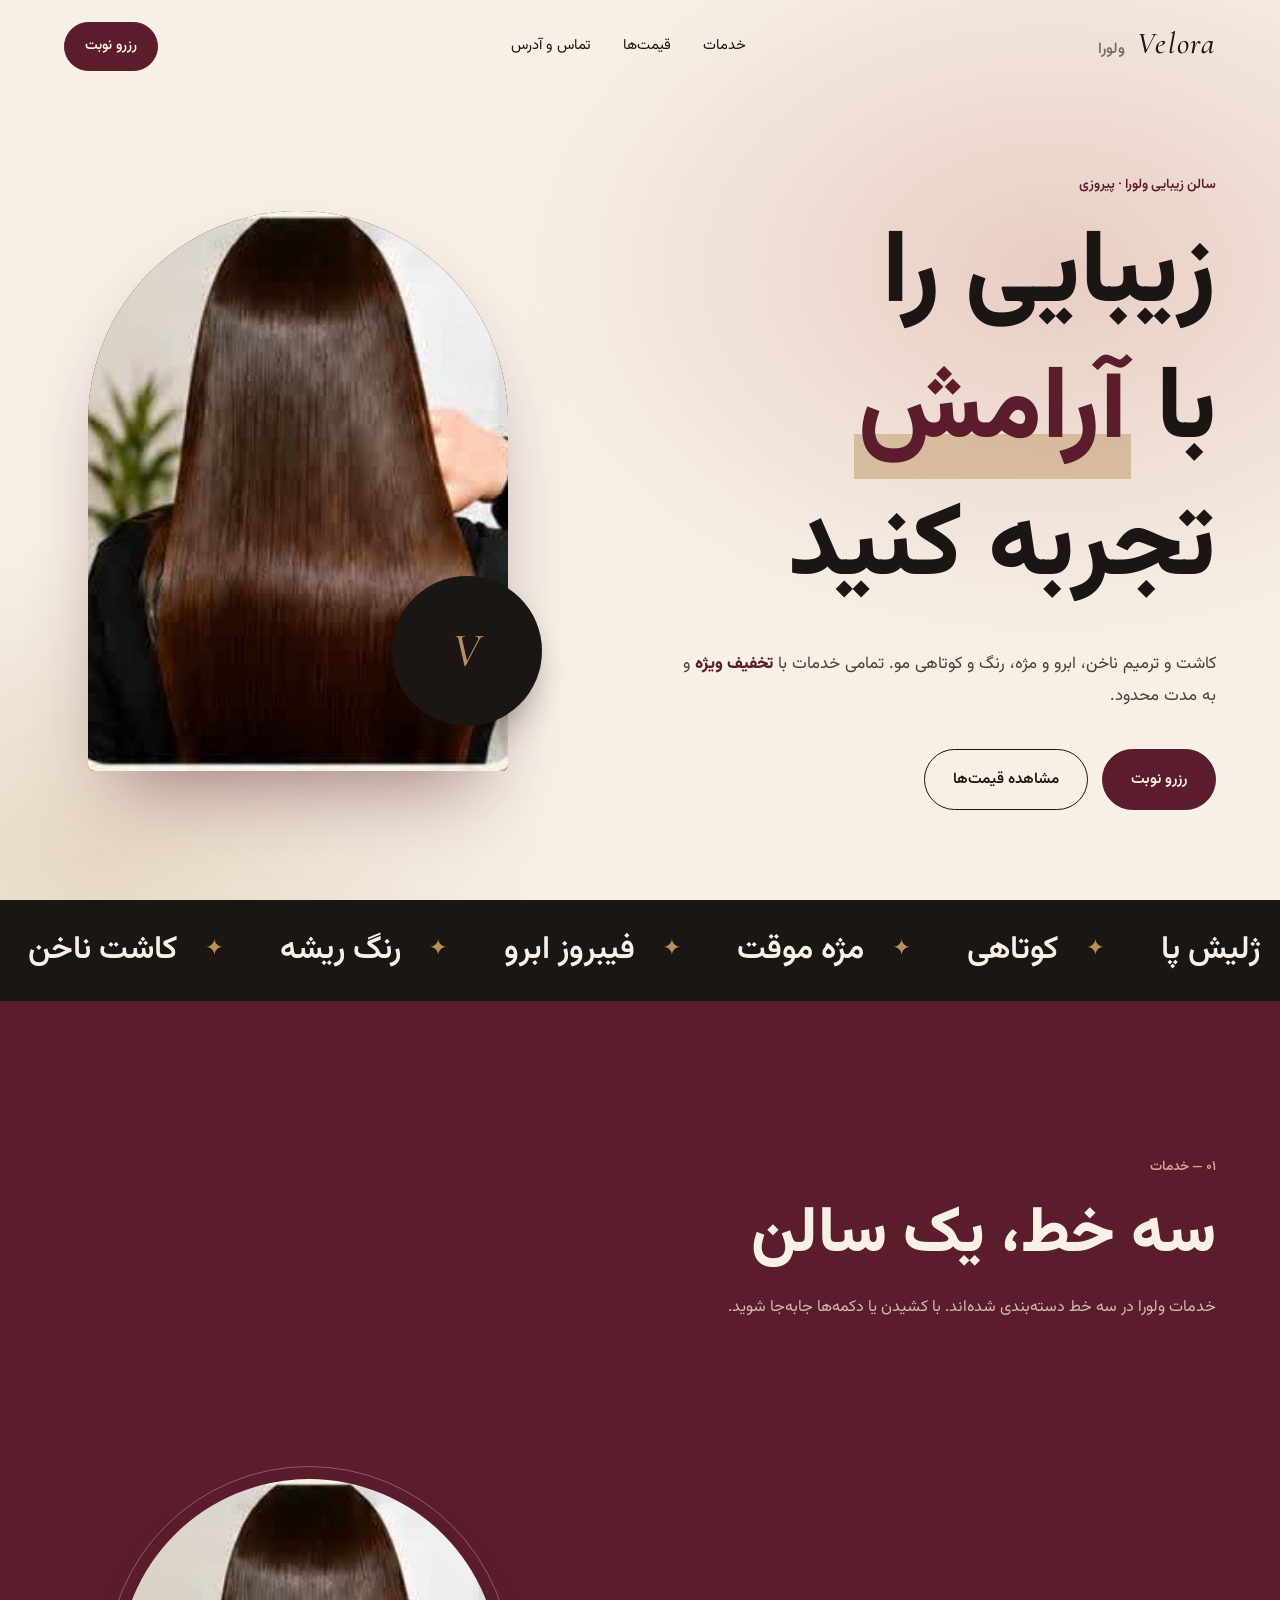
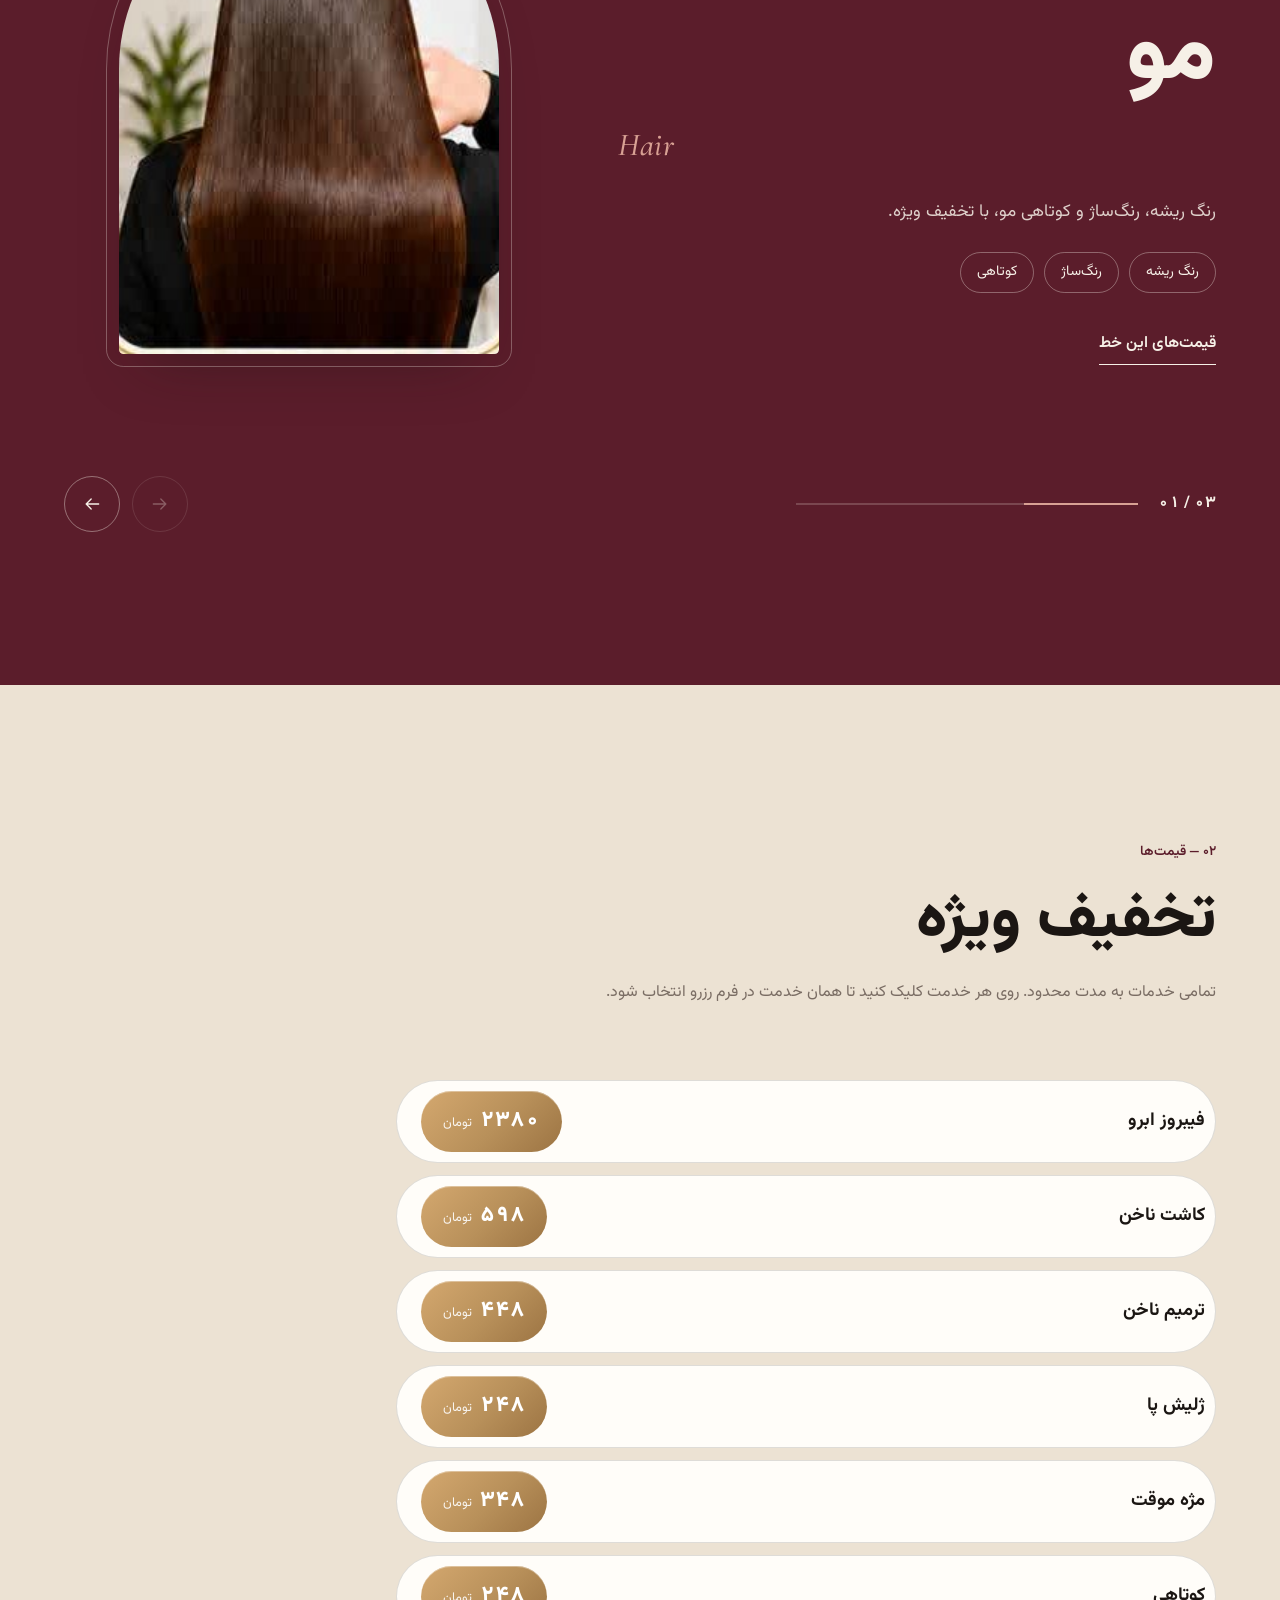
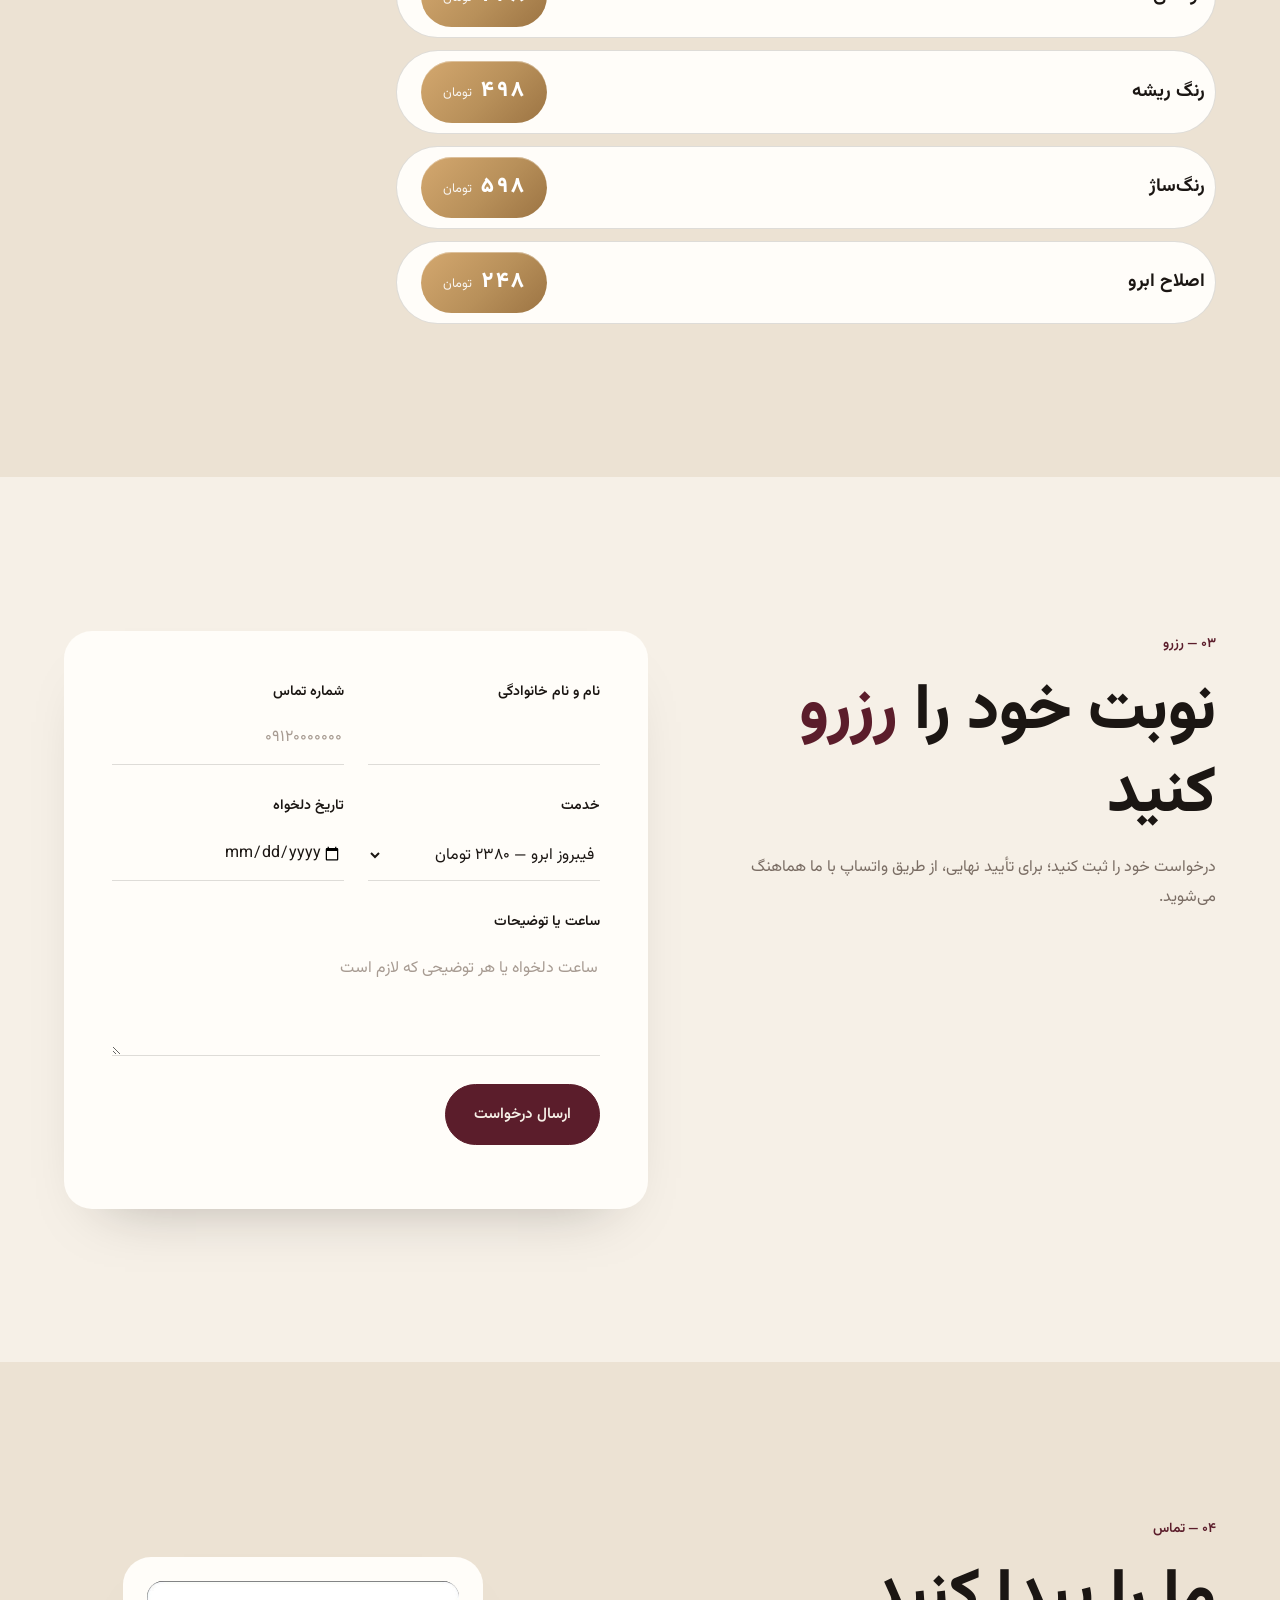
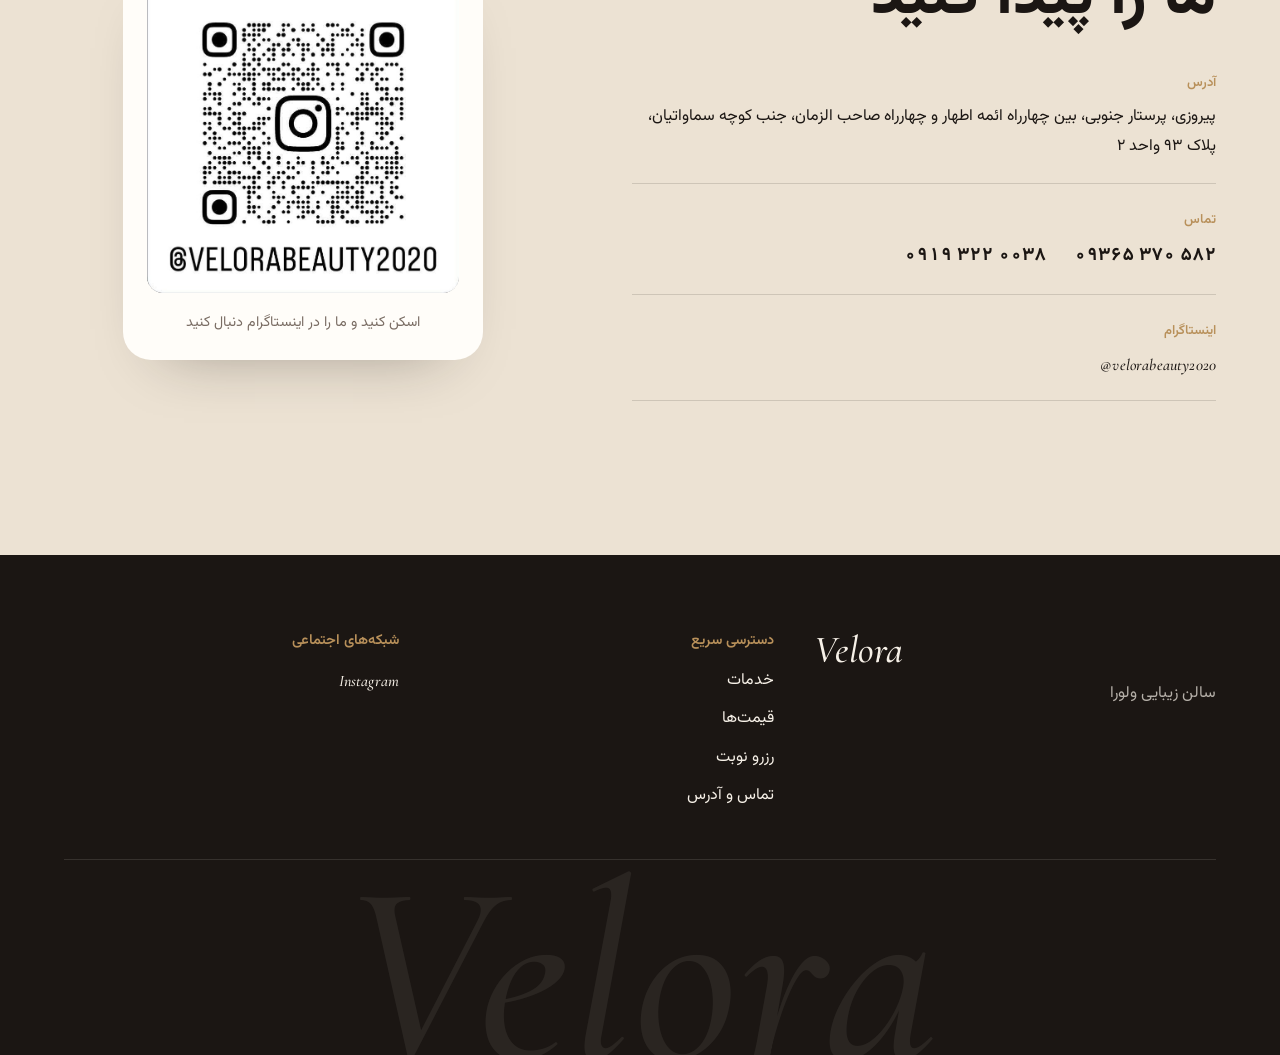
==== velora-salon/index.html @ da873437 "Replace placeholder content with Velora's real salon data - Services and prices taken from the salon" ====
<!doctype html>
<html lang="fa" dir="rtl">
<head>
  <meta charset="utf-8">
  <meta name="viewport" content="width=device-width, initial-scale=1">
  <title>ولورا | سالن زیبایی</title>
  <meta name="description" content="سالن زیبایی ولورا؛ کاشت و ترمیم ناخن، ابرو و مژه، رنگ و کوتاهی مو. تخفیف ویژه و به مدت محدود.">
  <meta name="theme-color" content="#f6f0e7">

  <link rel="preconnect" href="https://fonts.googleapis.com">
  <link rel="preconnect" href="https://fonts.gstatic.com" crossorigin>
  <link href="https://fonts.googleapis.com/css2?family=Cormorant+Garamond:ital,wght@0,400;0,500;1,400;1,500&display=swap" rel="stylesheet">
  <link href="https://fonts.googleapis.com/css2?family=Vazirmatn:wght@300;400;600;800&display=swap" rel="stylesheet">
  <link rel="stylesheet" href="styles.css">
</head>
<body>

  <div class="cursor" aria-hidden="true"></div>

  <header class="site-header">
    <a href="#top" class="logo" aria-label="ولورا - صفحه اصلی">
      <span class="latin">Velora</span>
      <small>ولورا</small>
    </a>
    <nav class="nav" aria-label="ناوبری اصلی">
      <a href="#lines">خدمات</a>
      <a href="#prices">قیمت‌ها</a>
      <a href="#contact">تماس و آدرس</a>
    </nav>
    <a href="#booking" class="btn btn-primary btn-sm">رزرو نوبت</a>
  </header>

  <main id="top">

    <!-- ================= HERO ================= -->
    <section class="hero">
      <div class="hero-copy">
        <p class="eyebrow">سالن زیبایی ولورا · پیروزی</p>

        <h1 class="hero-title" aria-label="زیبایی را با آرامش تجربه کنید">
          <span class="line"><span class="word" style="--d:0">زیبایی</span> <span class="word" style="--d:1">را</span></span>
          <span class="line"><span class="word" style="--d:2">با</span> <span class="word" style="--d:3"><em>آرامش</em></span></span>
          <span class="line"><span class="word" style="--d:4">تجربه</span> <span class="word" style="--d:5">کنید</span></span>
        </h1>

        <p class="hero-sub">
          کاشت و ترمیم ناخن، ابرو و مژه، رنگ و کوتاهی مو. تمامی خدمات با
          <strong>تخفیف ویژه</strong> و به مدت محدود.
        </p>

        <div class="hero-actions">
          <a href="#booking" class="btn btn-primary">رزرو نوبت</a>
          <a href="#prices" class="btn btn-ghost">مشاهده قیمت‌ها</a>
        </div>
      </div>

      <div class="hero-art" aria-hidden="true">
        <div class="arch">
          <img src="assets/hair.jpg" alt="">
        </div>
        <div class="badge">
          <svg viewBox="0 0 200 200">
            <defs>
              <path id="badgePath" d="M100,100 m-74,0 a74,74 0 1,1 148,0 a74,74 0 1,1 -148,0"/>
            </defs>
            <text><textPath href="#badgePath" textLength="455" lengthAdjust="spacing">ولورا · تخفیف ویژه · به مدت محدود ·</textPath></text>
          </svg>
          <span class="latin badge-v">V</span>
        </div>
      </div>
    </section>

    <!-- ================= MARQUEE ================= -->
    <div class="marquee" aria-hidden="true">
      <div class="marquee-track">
        <span>کاشت ناخن</span><span>رنگ ریشه</span><span>فیبروز ابرو</span><span>مژه موقت</span><span>کوتاهی</span><span>ژلیش پا</span><span>رنگ‌ساژ</span><span>ترمیم ناخن</span><span>اصلاح ابرو</span>
        <span>کاشت ناخن</span><span>رنگ ریشه</span><span>فیبروز ابرو</span><span>مژه موقت</span><span>کوتاهی</span><span>ژلیش پا</span><span>رنگ‌ساژ</span><span>ترمیم ناخن</span><span>اصلاح ابرو</span>
      </div>
    </div>

    <!-- ================= LINES SLIDER ================= -->
    <section id="lines" class="lines section" aria-labelledby="lines-title">
      <header class="section-head" data-reveal>
        <p class="eyebrow">۰۱ — خدمات</p>
        <h2 id="lines-title" class="section-title">سه خط، یک سالن</h2>
        <p>خدمات ولورا در سه خط دسته‌بندی شده‌اند. با کشیدن یا دکمه‌ها جابه‌جا شوید.</p>
      </header>

      <div class="lines-viewport" tabindex="0" role="region" aria-roledescription="اسلایدر" aria-label="خطوط خدماتی">
        <div class="lines-track">

          <article class="line-slide" data-bg="#5b1d2b" data-fg="#f6f0e7" data-accent="#d8a194">
            <div class="line-copy">
              <span class="line-num">01</span>
              <h3 class="line-name">مو</h3>
              <p class="line-latin latin">Hair</p>
              <p class="line-desc">رنگ ریشه، رنگ‌ساژ و کوتاهی مو، با تخفیف ویژه.</p>
              <ul class="tags"><li>رنگ ریشه</li><li>رنگ‌ساژ</li><li>کوتاهی</li></ul>
              <a href="#prices" class="link-arrow">قیمت‌های این خط</a>
            </div>
            <div class="line-photo"><img src="assets/hair.jpg" alt="نمونه کار مو در سالن ولورا"></div>
          </article>

          <article class="line-slide" data-bg="#d8a194" data-fg="#1b1613" data-accent="#5b1d2b">
            <div class="line-copy">
              <span class="line-num">02</span>
              <h3 class="line-name">ناخن</h3>
              <p class="line-latin latin">Nails</p>
              <p class="line-desc">کاشت ناخن، ترمیم ناخن و ژلیش پا.</p>
              <ul class="tags"><li>کاشت ناخن</li><li>ترمیم ناخن</li><li>ژلیش پا</li></ul>
              <a href="#prices" class="link-arrow">قیمت‌های این خط</a>
            </div>
            <div class="line-photo"><img src="assets/nails.jpg" alt="نمونه کار ناخن در سالن ولورا"></div>
          </article>

          <article class="line-slide" data-bg="#1b1613" data-fg="#f6f0e7" data-accent="#b8905a">
            <div class="line-copy">
              <span class="line-num">03</span>
              <h3 class="line-name">ابرو و مژه</h3>
              <p class="line-latin latin">Brows & Lashes</p>
              <p class="line-desc">فیبروز و اصلاح ابرو، همراه با مژه موقت.</p>
              <ul class="tags"><li>فیبروز ابرو</li><li>اصلاح ابرو</li><li>مژه موقت</li></ul>
              <a href="#prices" class="link-arrow">قیمت‌های این خط</a>
            </div>
            <div class="line-photo"><img src="assets/lashes.jpg" alt="نمونه کار مژه و ابرو در سالن ولورا"></div>
          </article>

        </div>
      </div>

      <div class="lines-controls">
        <div class="lines-meta">
          <span class="lines-count latin-num" aria-live="polite">۰۱ / ۰۳</span>
          <div class="lines-progress"><span></span></div>
        </div>
        <div class="lines-buttons">
          <button class="round" type="button" data-prev aria-label="خط قبلی">
            <svg viewBox="0 0 24 24" fill="none" stroke="currentColor" stroke-width="1.6" stroke-linecap="round" stroke-linejoin="round"><path d="M4 12h15M13 6l6 6-6 6"/></svg>
          </button>
          <button class="round" type="button" data-next aria-label="خط بعدی">
            <svg viewBox="0 0 24 24" fill="none" stroke="currentColor" stroke-width="1.6" stroke-linecap="round" stroke-linejoin="round"><path d="M20 12H5M11 6l-6 6 6 6"/></svg>
          </button>
        </div>
      </div>
    </section>

    <!-- ================= PRICE LIST ================= -->
    <section id="prices" class="prices section" aria-labelledby="prices-title">
      <header class="section-head" data-reveal>
        <p class="eyebrow">۰۲ — قیمت‌ها</p>
        <h2 id="prices-title" class="section-title">تخفیف ویژه</h2>
        <p>تمامی خدمات به مدت محدود. روی هر خدمت کلیک کنید تا همان خدمت در فرم رزرو انتخاب شود.</p>
      </header>

      <ul class="price-list" data-reveal>
        <li><a href="#booking" data-service="فیبروز ابرو"><span class="svc">فیبروز ابرو</span><span class="price"><b>۲۳۸۰</b><small>تومان</small></span></a></li>
        <li><a href="#booking" data-service="کاشت ناخن"><span class="svc">کاشت ناخن</span><span class="price"><b>۵۹۸</b><small>تومان</small></span></a></li>
        <li><a href="#booking" data-service="ترمیم ناخن"><span class="svc">ترمیم ناخن</span><span class="price"><b>۴۴۸</b><small>تومان</small></span></a></li>
        <li><a href="#booking" data-service="ژلیش پا"><span class="svc">ژلیش پا</span><span class="price"><b>۲۴۸</b><small>تومان</small></span></a></li>
        <li><a href="#booking" data-service="مژه موقت"><span class="svc">مژه موقت</span><span class="price"><b>۳۴۸</b><small>تومان</small></span></a></li>
        <li><a href="#booking" data-service="کوتاهی"><span class="svc">کوتاهی</span><span class="price"><b>۲۴۸</b><small>تومان</small></span></a></li>
        <li><a href="#booking" data-service="رنگ ریشه"><span class="svc">رنگ ریشه</span><span class="price"><b>۴۹۸</b><small>تومان</small></span></a></li>
        <li><a href="#booking" data-service="رنگ‌ساژ"><span class="svc">رنگ‌ساژ</span><span class="price"><b>۵۹۸</b><small>تومان</small></span></a></li>
        <li><a href="#booking" data-service="اصلاح ابرو"><span class="svc">اصلاح ابرو</span><span class="price"><b>۲۴۸</b><small>تومان</small></span></a></li>
      </ul>
    </section>

    <!-- ================= BOOKING ================= -->
    <section id="booking" class="booking section" aria-labelledby="booking-title">
      <div class="booking-intro" data-reveal>
        <p class="eyebrow">۰۳ — رزرو</p>
        <h2 id="booking-title" class="section-title">نوبت خود را <em>رزرو</em> کنید</h2>
        <p>درخواست خود را ثبت کنید؛ برای تأیید نهایی، از طریق واتساپ با ما هماهنگ می‌شوید.</p>
      </div>

      <form id="booking-form" class="booking-form" novalidate>
        <label>
          نام و نام خانوادگی
          <input name="name" autocomplete="name" required>
        </label>
        <label>
          شماره تماس
          <input name="phone" type="tel" inputmode="tel" autocomplete="tel" placeholder="۰۹۱۲۰۰۰۰۰۰۰" required>
        </label>
        <label>
          خدمت
          <select name="service">
            <option value="فیبروز ابرو">فیبروز ابرو — ۲۳۸۰ تومان</option>
            <option value="کاشت ناخن">کاشت ناخن — ۵۹۸ تومان</option>
            <option value="ترمیم ناخن">ترمیم ناخن — ۴۴۸ تومان</option>
            <option value="ژلیش پا">ژلیش پا — ۲۴۸ تومان</option>
            <option value="مژه موقت">مژه موقت — ۳۴۸ تومان</option>
            <option value="کوتاهی">کوتاهی — ۲۴۸ تومان</option>
            <option value="رنگ ریشه">رنگ ریشه — ۴۹۸ تومان</option>
            <option value="رنگ‌ساژ">رنگ‌ساژ — ۵۹۸ تومان</option>
            <option value="اصلاح ابرو">اصلاح ابرو — ۲۴۸ تومان</option>
            <option value="سایر">سایر (توضیح دهید)</option>
          </select>
        </label>
        <label>
          تاریخ دلخواه
          <input name="date" type="date">
        </label>
        <label class="full">
          ساعت یا توضیحات
          <textarea name="note" rows="3" placeholder="ساعت دلخواه یا هر توضیحی که لازم است"></textarea>
        </label>
        <div class="full form-foot">
          <button class="btn btn-primary" type="submit">ارسال درخواست</button>
          <a class="btn btn-ghost wa-link" href="#" target="_blank" rel="noopener" hidden>ادامه در واتساپ</a>
          <p class="form-status" role="status" aria-live="polite"></p>
        </div>
      </form>
    </section>

    <!-- ================= CONTACT ================= -->
    <section id="contact" class="contact section" aria-labelledby="contact-title">
      <div class="contact-grid">
        <div data-reveal>
          <p class="eyebrow">۰۴ — تماس</p>
          <h2 id="contact-title" class="section-title">ما را پیدا کنید</h2>
          <ul class="contact-list">
            <li>
              <span class="label">آدرس</span>
              <span>پیروزی، پرستار جنوبی، بین چهارراه ائمه اطهار و چهارراه صاحب الزمان، جنب کوچه سماواتیان، پلاک ۹۳ واحد ۲</span>
            </li>
            <li>
              <span class="label">تماس</span>
              <span class="phones">
                <a href="tel:+989365370582" class="latin-num">۰۹۳۶۵ ۳۷۰ ۵۸۲</a>
                <a href="tel:+989193220038" class="latin-num">۰۹۱۹ ۳۲۲ ۰۰۳۸</a>
              </span>
            </li>
            <li>
              <span class="label">اینستاگرام</span>
              <a href="https://www.instagram.com/velorabeauty2020/" target="_blank" rel="noopener" class="latin">@velorabeauty2020</a>
            </li>
          </ul>
        </div>

        <figure class="qr-card" data-reveal>
          <img src="assets/instagram-qr.jpg" alt="بارکد اینستاگرام ولورا: velorabeauty2020">
          <figcaption>اسکن کنید و ما را در اینستاگرام دنبال کنید</figcaption>
        </figure>
      </div>
    </section>

  </main>

  <!-- ================= FOOTER ================= -->
  <footer class="site-footer">
    <div class="footer-grid">
      <div class="footer-brand">
        <span class="latin">Velora</span>
        <p>سالن زیبایی ولورا</p>
      </div>
      <nav aria-label="پیوندهای فوتر">
        <h4>دسترسی سریع</h4>
        <ul>
          <li><a href="#lines">خدمات</a></li>
          <li><a href="#prices">قیمت‌ها</a></li>
          <li><a href="#booking">رزرو نوبت</a></li>
          <li><a href="#contact">تماس و آدرس</a></li>
        </ul>
      </nav>
      <div>
        <h4>شبکه‌های اجتماعی</h4>
        <ul>
          <li><a href="https://www.instagram.com/velorabeauty2020/" target="_blank" rel="noopener" class="latin">Instagram</a></li>
        </ul>
      </div>
    </div>
    <p class="footer-mark latin" aria-hidden="true">Velora</p>
  </footer>

  <script src="main.js"></script>
</body>
</html>
---- velora-salon/styles.css ----
/* ==========================================================================
   Velora — سالن زیبایی ولورا
   ========================================================================== */

:root {
  --ink: #1b1613;
  --cream: #f6f0e7;
  --paper: #ece2d3;
  --oxblood: #5b1d2b;
  --rose: #d8a194;
  --gold: #b8905a;
  --muted: #7a6d64;
  --line: rgba(27, 22, 19, 0.14);

  --gutter: clamp(16px, 5vw, 80px);
  --ease: cubic-bezier(0.2, 0.7, 0.1, 1);
  --display: "Cormorant Garamond", Georgia, serif;
  --body: "Vazirmatn", Tahoma, system-ui, sans-serif;
}

*,
*::before,
*::after {
  box-sizing: border-box;
}

html {
  scroll-behavior: smooth;
  -webkit-text-size-adjust: 100%;
}

body {
  margin: 0;
  background: var(--cream);
  color: var(--ink);
  font-family: var(--body);
  line-height: 1.9;
  overflow-x: hidden;
  -webkit-font-smoothing: antialiased;
}

img,
svg {
  display: block;
  max-width: 100%;
}

a {
  color: inherit;
  text-decoration: none;
}

button,
input,
select,
textarea {
  font: inherit;
  color: inherit;
}

button {
  cursor: pointer;
  background: none;
  border: 0;
  padding: 0;
}

:focus-visible {
  outline: 2px solid var(--gold);
  outline-offset: 4px;
  border-radius: 4px;
}

/* Latin text uses the display serif. Persian text is never letter-spaced:
   that breaks the joining of Arabic-script letters. */
.latin {
  font-family: var(--display);
  font-style: italic;
  font-weight: 500;
  direction: ltr;
  unicode-bidi: isolate;
  letter-spacing: 0.01em;
}

/* Phone numbers and handles read left-to-right inside RTL text */
.latin-num {
  direction: ltr;
  unicode-bidi: isolate;
  font-variant-numeric: tabular-nums;
}

.eyebrow {
  font-size: 0.85rem;
  font-weight: 600;
  color: var(--accent-text, var(--oxblood));
  margin: 0 0 14px;
}

.section {
  padding: clamp(80px, 12vw, 160px) var(--gutter);
}

.section-head {
  max-width: 720px;
  margin-bottom: clamp(40px, 6vw, 72px);
}

.section-head p:not(.eyebrow) {
  color: var(--muted);
  margin: 0;
}

.section-title {
  font-size: clamp(2.2rem, 5vw, 4rem);
  line-height: 1.3;
  font-weight: 800;
  margin: 0 0 16px;
}

/* ---------- Buttons ---------- */
.btn {
  display: inline-flex;
  align-items: center;
  gap: 10px;
  padding: 15px 28px;
  border-radius: 999px;
  border: 1px solid currentColor;
  font-weight: 600;
  font-size: 0.95rem;
  transition: background-color 0.4s var(--ease), color 0.4s var(--ease),
    border-color 0.4s var(--ease), transform 0.4s var(--ease);
}

.btn:hover {
  transform: translateY(-2px);
}

.btn-primary {
  background: var(--oxblood);
  border-color: var(--oxblood);
  color: var(--cream);
}

.btn-primary:hover {
  background: var(--ink);
  border-color: var(--ink);
}

.btn-ghost {
  background: transparent;
}

.btn-ghost:hover {
  background: var(--ink);
  border-color: var(--ink);
  color: var(--cream);
}

.btn-sm {
  padding: 10px 20px;
  font-size: 0.88rem;
}

/* ---------- Header ---------- */
.site-header {
  position: fixed;
  inset: 0 0 auto;
  z-index: 50;
  display: flex;
  align-items: center;
  justify-content: space-between;
  gap: 24px;
  padding: 22px var(--gutter);
  transition: background-color 0.5s, backdrop-filter 0.5s, padding 0.5s, box-shadow 0.5s;
}

.site-header.is-scrolled {
  padding-block: 14px;
  background: rgba(246, 240, 231, 0.86);
  -webkit-backdrop-filter: blur(14px);
  backdrop-filter: blur(14px);
  box-shadow: 0 1px 0 var(--line);
}

.logo {
  display: flex;
  align-items: baseline;
  gap: 12px;
}

.logo .latin {
  font-size: 1.9rem;
  font-weight: 500;
  letter-spacing: 0.06em;
  line-height: 1;
}

.logo small {
  font-size: 0.95rem;
  font-weight: 600;
  color: var(--muted);
}

.nav {
  display: flex;
  gap: 32px;
  font-size: 0.92rem;
}

.nav a {
  position: relative;
  padding-block: 4px;
}

.nav a::after {
  content: "";
  position: absolute;
  inset-inline: 0;
  bottom: -2px;
  height: 1px;
  background: currentColor;
  transform: scaleX(0);
  transform-origin: right;
  transition: transform 0.5s var(--ease);
}

.nav a:hover::after {
  transform: scaleX(1);
}

/* ---------- Hero ---------- */
.hero {
  position: relative;
  isolation: isolate;
  min-height: 100svh;
  display: grid;
  grid-template-columns: 1.15fr 0.85fr;
  align-items: center;
  gap: clamp(24px, 4vw, 64px);
  padding: clamp(120px, 18vh, 170px) var(--gutter) 80px;
  overflow: hidden;
}

.hero::before {
  content: "";
  position: absolute;
  inset: 0;
  z-index: -1;
  background:
    radial-gradient(60% 60% at 82% 30%, rgba(216, 161, 148, 0.45), transparent 70%),
    radial-gradient(50% 50% at 8% 95%, rgba(184, 144, 90, 0.25), transparent 70%);
}

.hero-title {
  font-size: clamp(3.2rem, 8vw, 7.4rem);
  line-height: 1.25;
  font-weight: 800;
  margin: 0 0 28px;
}

.hero-title .line {
  display: block;
  overflow: hidden;
  padding-bottom: 0.08em;
}

.word {
  display: inline-block;
  transform: translateY(110%);
  animation: rise 1.1s var(--ease) forwards;
  animation-delay: calc(var(--d) * 110ms + 200ms);
}

.hero-title em {
  font-style: normal;
  color: var(--oxblood);
  padding-inline: 0.04em;
  background: linear-gradient(transparent 64%, rgba(184, 144, 90, 0.45) 64%, rgba(184, 144, 90, 0.45) 92%, transparent 92%);
}

.hero-sub {
  max-width: 540px;
  font-size: 1.05rem;
  color: #4a403a;
  margin: 0 0 36px;
}

.hero-sub strong {
  color: var(--oxblood);
  font-weight: 800;
}

.hero-actions {
  display: flex;
  flex-wrap: wrap;
  gap: 14px;
}

.hero-art {
  position: relative;
  justify-self: center;
  width: min(420px, 86vw);
  aspect-ratio: 3 / 4;
  transform: translate(calc(var(--mx, 0) * -14px), calc(var(--my, 0) * -14px));
  transition: transform 0.6s var(--ease);
}

.arch {
  position: absolute;
  inset: 0;
  overflow: hidden;
  border-radius: 999px 999px 28px 28px;
  box-shadow: 0 40px 80px -30px rgba(91, 29, 43, 0.55);
  background: var(--oxblood);
}

.arch img {
  width: 100%;
  height: 100%;
  object-fit: cover;
}

.badge {
  position: absolute;
  inset-inline-start: -8%;
  bottom: 8%;
  width: 150px;
  height: 150px;
  border-radius: 50%;
  display: grid;
  place-items: center;
  background: var(--ink);
  color: var(--cream);
  box-shadow: 0 20px 40px -18px rgba(27, 22, 19, 0.6);
}

.badge svg {
  position: absolute;
  inset: 0;
  width: 100%;
  height: 100%;
  animation: spin 22s linear infinite;
}

.badge text {
  font-family: var(--body);
  font-size: 16px;
  font-weight: 600;
  fill: currentColor;
}

.badge-v {
  font-size: 3rem;
  line-height: 1;
  color: var(--gold);
}

/* ---------- Marquee ---------- */
.marquee {
  direction: ltr;
  overflow: hidden;
  white-space: nowrap;
  padding: 20px 0;
  background: var(--ink);
  color: var(--cream);
}

.marquee-track {
  display: inline-flex;
  animation: marquee 40s linear infinite;
}

.marquee-track span {
  display: inline-flex;
  align-items: center;
  gap: 28px;
  padding-inline: 28px;
  font-size: clamp(1.3rem, 2.6vw, 2rem);
  font-weight: 600;
}

.marquee-track span::after {
  content: "✦";
  color: var(--gold);
  font-size: 0.7em;
}

/* ---------- Lines slider (theme shifts per slide) ---------- */
.lines {
  --accent-text: var(--accent, var(--rose));
  background-color: var(--bg, var(--oxblood));
  color: var(--fg, var(--cream));
  transition: background-color 0.9s var(--ease), color 0.9s var(--ease);
}

.lines .section-head p:not(.eyebrow) {
  color: inherit;
  opacity: 0.75;
}

.lines-viewport {
  overflow: hidden;
  position: relative;
  touch-action: pan-y;
  cursor: grab;
}

.lines-viewport:active {
  cursor: grabbing;
}

.lines-track {
  display: flex;
  transition: transform 0.9s var(--ease);
  will-change: transform;
}

.lines-track.is-dragging {
  transition: none;
}

.line-slide {
  flex: 0 0 100%;
  min-width: 0;
  min-height: min(640px, 80svh);
  display: grid;
  grid-template-columns: 1.1fr 0.9fr;
  align-items: center;
  gap: clamp(24px, 5vw, 80px);
  padding-block: 24px;
  user-select: none;
}

.line-num {
  display: block;
  font-family: var(--display);
  font-size: clamp(5rem, 12vw, 10rem);
  line-height: 0.8;
  direction: ltr;
  color: transparent;
  -webkit-text-stroke: 1px currentColor;
  opacity: 0.5;
}

.line-name {
  font-size: clamp(3rem, 7vw, 6rem);
  font-weight: 800;
  line-height: 1.3;
  margin: 8px 0 0;
}

.line-latin {
  font-size: clamp(1.4rem, 2.6vw, 2rem);
  color: var(--accent-text);
  margin: 0 0 20px;
}

.line-desc {
  max-width: 460px;
  font-size: 1.08rem;
  opacity: 0.85;
  margin: 0 0 24px;
}

.tags {
  display: flex;
  flex-wrap: wrap;
  gap: 10px;
  list-style: none;
  padding: 0;
  margin: 0 0 36px;
}

.tags li {
  padding: 6px 16px;
  border-radius: 999px;
  font-size: 0.88rem;
  border: 1px solid color-mix(in srgb, currentColor 35%, transparent);
}

.link-arrow {
  display: inline-flex;
  align-items: center;
  padding-bottom: 4px;
  font-weight: 600;
  border-bottom: 1px solid currentColor;
}

.line-photo {
  justify-self: center;
  width: min(380px, 100%);
  aspect-ratio: 4 / 5;
  overflow: hidden;
  border-radius: 999px 999px 24px 24px;
  box-shadow: 0 30px 60px -30px rgba(27, 22, 19, 0.5);
  outline: 1px solid color-mix(in srgb, currentColor 30%, transparent);
  outline-offset: 12px;
}

.line-photo img {
  width: 100%;
  height: 100%;
  object-fit: cover;
}

.lines-controls {
  display: flex;
  flex-wrap: wrap;
  align-items: center;
  justify-content: space-between;
  gap: 24px;
  margin-top: 40px;
}

.lines-meta {
  flex: 1;
  max-width: 420px;
  display: flex;
  align-items: center;
  gap: 20px;
  min-width: 0;
}

.lines-count {
  font-weight: 700;
  font-variant-numeric: tabular-nums;
  white-space: nowrap;
}

.lines-progress {
  position: relative;
  flex: 1;
  height: 2px;
  background: color-mix(in srgb, currentColor 20%, transparent);
}

.lines-progress span {
  position: absolute;
  inset: 0;
  background: var(--accent-text);
  transform-origin: right;
  transition: transform 0.9s var(--ease);
}

.lines-buttons {
  display: flex;
  gap: 12px;
}

.round {
  width: 56px;
  height: 56px;
  display: grid;
  place-items: center;
  border-radius: 50%;
  border: 1px solid color-mix(in srgb, currentColor 40%, transparent);
  transition: background-color 0.4s, color 0.4s, border-color 0.4s, transform 0.4s var(--ease), opacity 0.3s;
}

.round svg {
  width: 20px;
  height: 20px;
}

.round:hover:not(:disabled) {
  background: var(--accent-text);
  border-color: var(--accent-text);
  color: var(--bg, var(--ink));
  transform: scale(1.06);
}

.round:disabled {
  opacity: 0.3;
  cursor: default;
}

/* ---------- Price list (flyer style) ---------- */
.prices {
  background: var(--paper);
}

.price-list {
  display: grid;
  gap: 12px;
  max-width: 820px;
  margin: 0;
  padding: 0;
  list-style: none;
}

.price-list a {
  display: flex;
  align-items: center;
  justify-content: space-between;
  gap: 20px;
  padding: 10px 10px 10px 24px;
  border-radius: 999px;
  background: #fffdf9;
  border: 1px solid var(--line);
  transition: transform 0.4s var(--ease), box-shadow 0.4s var(--ease), border-color 0.4s;
}

.price-list a:hover {
  transform: translateX(-6px);
  border-color: var(--gold);
  box-shadow: 0 16px 30px -22px rgba(27, 22, 19, 0.5);
}

.price-list .svc {
  font-size: 1.15rem;
  font-weight: 700;
}

.price {
  display: inline-flex;
  align-items: baseline;
  gap: 8px;
  padding: 10px 22px;
  border-radius: 999px;
  background: linear-gradient(135deg, #d4a86f, var(--gold) 55%, #9c7443);
  color: #fff;
  box-shadow: inset 0 1px 0 rgba(255, 255, 255, 0.35);
  white-space: nowrap;
}

.price b {
  font-size: 1.35rem;
  font-weight: 800;
  font-variant-numeric: tabular-nums;
}

.price small {
  font-size: 0.8rem;
  opacity: 0.9;
}

/* ---------- Booking ---------- */
.booking {
  display: grid;
  grid-template-columns: 0.9fr 1.1fr;
  align-items: start;
  gap: clamp(40px, 7vw, 120px);
  background: var(--cream);
}

.booking-intro p:not(.eyebrow) {
  color: var(--muted);
}

.booking-intro em {
  font-style: normal;
  color: var(--oxblood);
}

.booking-form {
  display: grid;
  grid-template-columns: 1fr 1fr;
  gap: 28px 24px;
  padding: clamp(24px, 4vw, 48px);
  border-radius: 28px;
  background: #fffdf9;
  box-shadow: 0 30px 60px -40px rgba(27, 22, 19, 0.35);
}

.booking-form label {
  display: grid;
  gap: 8px;
  font-size: 0.88rem;
  font-weight: 600;
}

.booking-form label.full {
  grid-column: 1 / -1;
}

.booking-form input,
.booking-form select,
.booking-form textarea {
  width: 100%;
  padding: 10px 2px;
  border: 0;
  border-bottom: 1px solid var(--line);
  border-radius: 0;
  background: transparent;
  font-size: 1rem;
  font-weight: 400;
  transition: border-color 0.3s;
}

.booking-form input[type="tel"],
.booking-form input[type="date"] {
  direction: ltr;
  text-align: right;
}

.booking-form input:focus,
.booking-form select:focus,
.booking-form textarea:focus {
  outline: none;
  border-color: var(--oxblood);
}

.booking-form input::placeholder,
.booking-form textarea::placeholder {
  color: #a79b92;
}

.booking-form textarea {
  resize: vertical;
}

.form-foot {
  display: flex;
  flex-wrap: wrap;
  align-items: center;
  gap: 16px;
}

.form-status {
  flex-basis: 100%;
  margin: 0;
  font-size: 0.9rem;
  color: var(--muted);
}

.form-status.is-error {
  color: #9b2c2c;
}

.form-foot .wa-link[hidden] {
  display: none;
}

/* ---------- Contact ---------- */
.contact {
  background: var(--paper);
}

.contact-grid {
  display: grid;
  grid-template-columns: 1.1fr 0.9fr;
  align-items: center;
  gap: clamp(40px, 7vw, 120px);
}

.contact-list {
  display: grid;
  gap: 24px;
  list-style: none;
  padding: 0;
  margin: 32px 0 0;
}

.contact-list li {
  display: grid;
  gap: 6px;
  padding-bottom: 20px;
  border-bottom: 1px solid var(--line);
}

.contact-list .label {
  font-size: 0.82rem;
  font-weight: 600;
  color: var(--gold);
}

.contact-list a {
  transition: color 0.3s;
}

.contact-list a:hover {
  color: var(--oxblood);
}

.phones {
  display: flex;
  flex-wrap: wrap;
  gap: 8px 28px;
  font-size: 1.15rem;
  font-weight: 700;
}

.qr-card {
  justify-self: center;
  width: min(360px, 100%);
  margin: 0;
  padding: 24px;
  border-radius: 28px;
  background: #fffdf9;
  box-shadow: 0 30px 60px -40px rgba(27, 22, 19, 0.4);
  text-align: center;
}

.qr-card img {
  width: 100%;
  height: auto;
  border-radius: 16px;
}

.qr-card figcaption {
  margin-top: 16px;
  font-size: 0.9rem;
  color: var(--muted);
}

/* ---------- Footer ---------- */
.site-footer {
  overflow: hidden;
  padding: 72px var(--gutter) 0;
  background: var(--ink);
  color: var(--cream);
}

.footer-grid {
  display: grid;
  grid-template-columns: 1.2fr 1fr 1fr;
  gap: 40px;
  padding-bottom: 48px;
  border-bottom: 1px solid rgba(246, 240, 231, 0.12);
}

.footer-brand .latin {
  display: block;
  font-size: 2.4rem;
  line-height: 1.2;
}

.footer-brand p {
  margin: 6px 0 0;
  opacity: 0.7;
}

.footer-grid h4 {
  margin: 0 0 12px;
  font-size: 0.9rem;
  font-weight: 600;
  color: var(--gold);
}

.footer-grid ul {
  display: grid;
  gap: 8px;
  list-style: none;
  padding: 0;
  margin: 0;
}

.footer-grid a {
  transition: color 0.3s;
}

.footer-grid a:hover {
  color: var(--rose);
}

.footer-mark {
  margin: 0 0 -0.14em;
  font-size: clamp(5rem, 20vw, 17rem);
  line-height: 0.9;
  text-align: center;
  white-space: nowrap;
  color: rgba(246, 240, 231, 0.07);
  user-select: none;
}

/* ---------- Custom cursor (fine pointers only) ---------- */
.cursor {
  display: none;
  position: fixed;
  left: 0;
  top: 0;
  width: 14px;
  height: 14px;
  margin: -7px 0 0 -7px;
  border-radius: 50%;
  background: #fff;
  mix-blend-mode: difference;
  pointer-events: none;
  z-index: 100;
  opacity: 0;
  transition: width 0.3s var(--ease), height 0.3s var(--ease),
    margin 0.3s var(--ease), opacity 0.3s;
}

.cursor.is-on {
  opacity: 1;
}

.cursor.is-hover {
  width: 56px;
  height: 56px;
  margin: -28px 0 0 -28px;
}

@media (pointer: fine) and (hover: hover) {
  .cursor {
    display: block;
  }
}

/* ---------- Reveal on scroll ---------- */
[data-reveal] {
  opacity: 0;
  transform: translateY(32px);
  transition: opacity 1s var(--ease), transform 1s var(--ease);
}

[data-reveal].is-in {
  opacity: 1;
  transform: none;
}

/* ---------- Keyframes ---------- */
@keyframes rise {
  to {
    transform: none;
  }
}

@keyframes spin {
  to {
    transform: rotate(360deg);
  }
}

@keyframes marquee {
  to {
    transform: translateX(-50%);
  }
}

/* ---------- Responsive ---------- */
@media (max-width: 1024px) {
  .hero {
    grid-template-columns: 1fr;
    padding-top: 140px;
  }

  .hero-art {
    width: min(340px, 70vw);
  }

  .booking,
  .contact-grid {
    grid-template-columns: 1fr;
  }

  .footer-grid {
    grid-template-columns: 1fr 1fr;
  }
}

@media (max-width: 900px) {
  .nav {
    display: none;
  }

  .line-slide {
    grid-template-columns: 1fr;
    min-height: 0;
    align-content: center;
  }

  .line-photo {
    order: -1;
    width: min(240px, 60vw);
    justify-self: start;
  }
}

@media (max-width: 720px) {
  .site-header {
    padding-block: 16px;
  }

  .logo .latin {
    font-size: 1.6rem;
  }

  .price-list a {
    padding-inline-start: 16px;
  }

  .price-list .svc {
    font-size: 1rem;
  }

  .price b {
    font-size: 1.15rem;
  }

  .booking-form {
    grid-template-columns: 1fr;
  }

  .footer-grid {
    grid-template-columns: 1fr;
  }

  .lines-controls {
    justify-content: flex-start;
  }

  .lines-buttons {
    margin-inline-start: auto;
  }
}

/* ---------- Reduced motion ---------- */
@media (prefers-reduced-motion: reduce) {
  *,
  *::before,
  *::after {
    animation-duration: 0.01ms !important;
    animation-iteration-count: 1 !important;
    transition-duration: 0.01ms !important;
    scroll-behavior: auto !important;
  }

  [data-reveal] {
    opacity: 1;
    transform: none;
  }
}
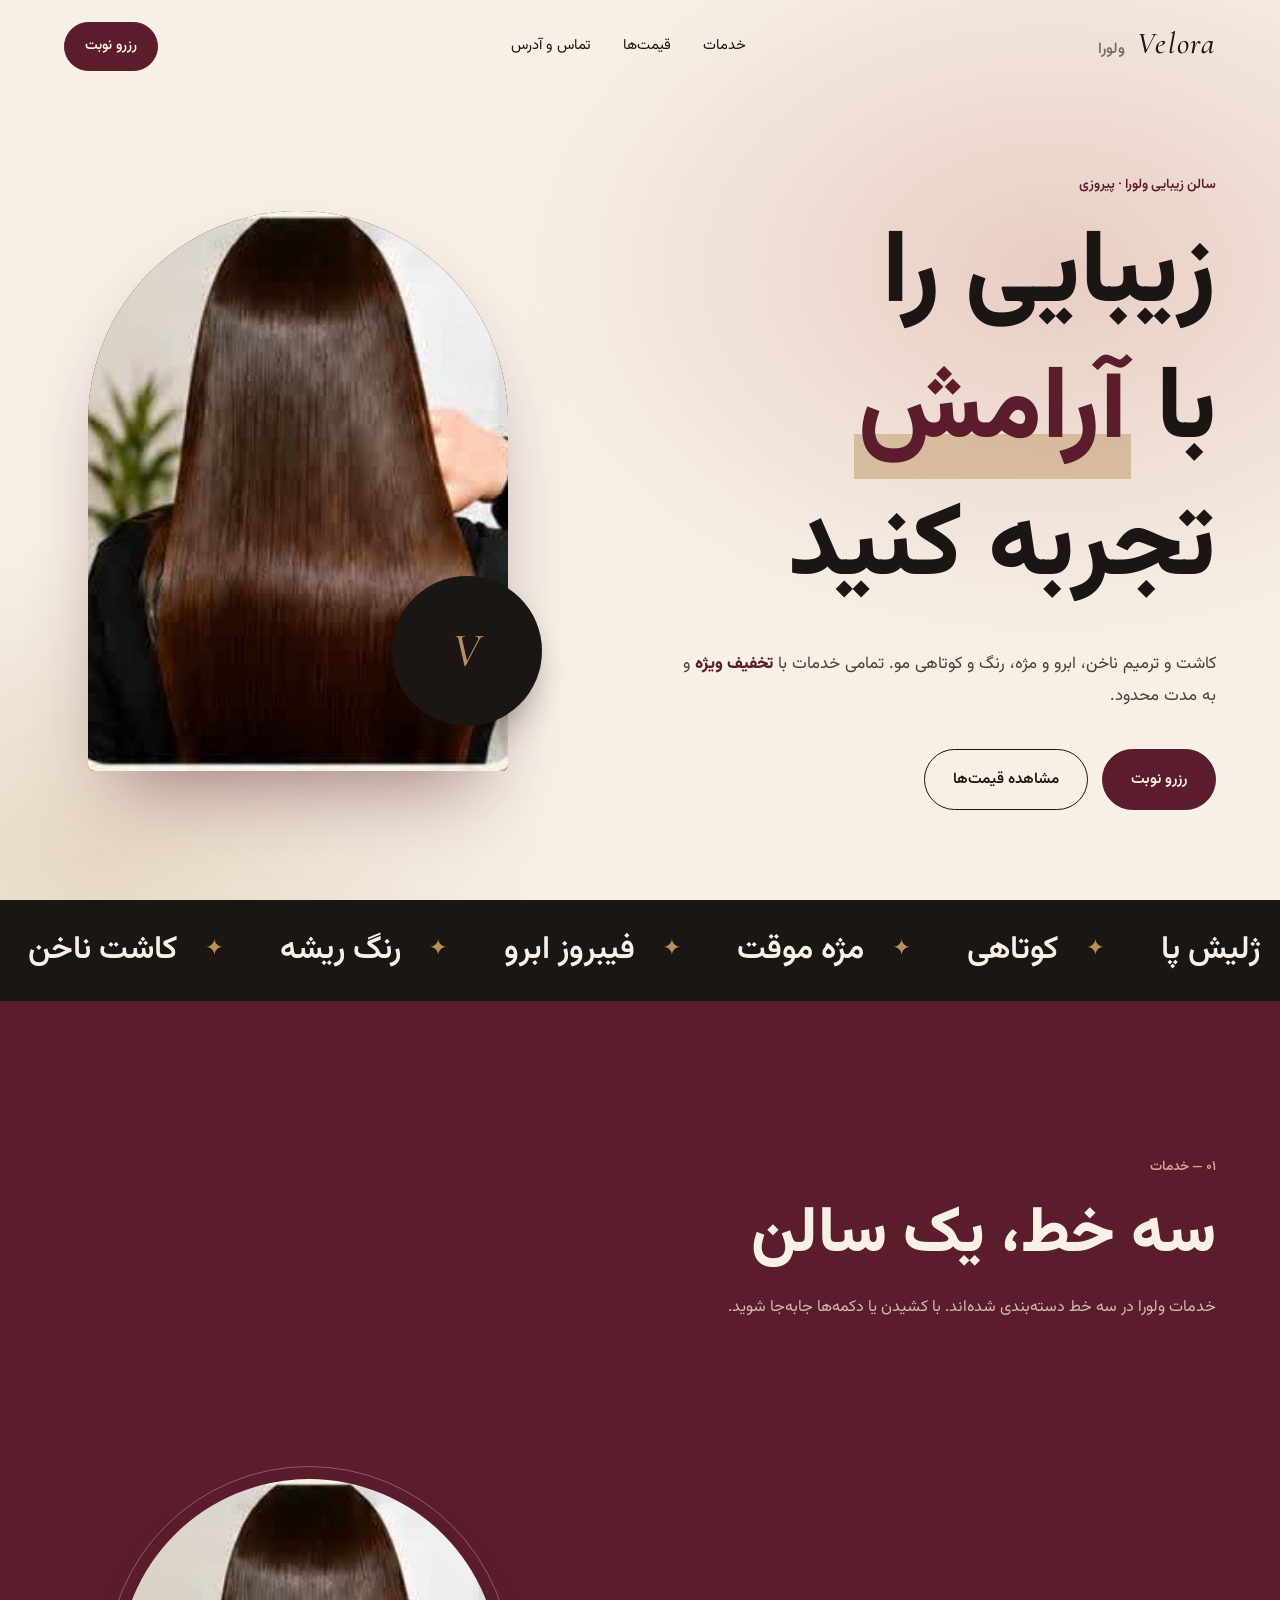
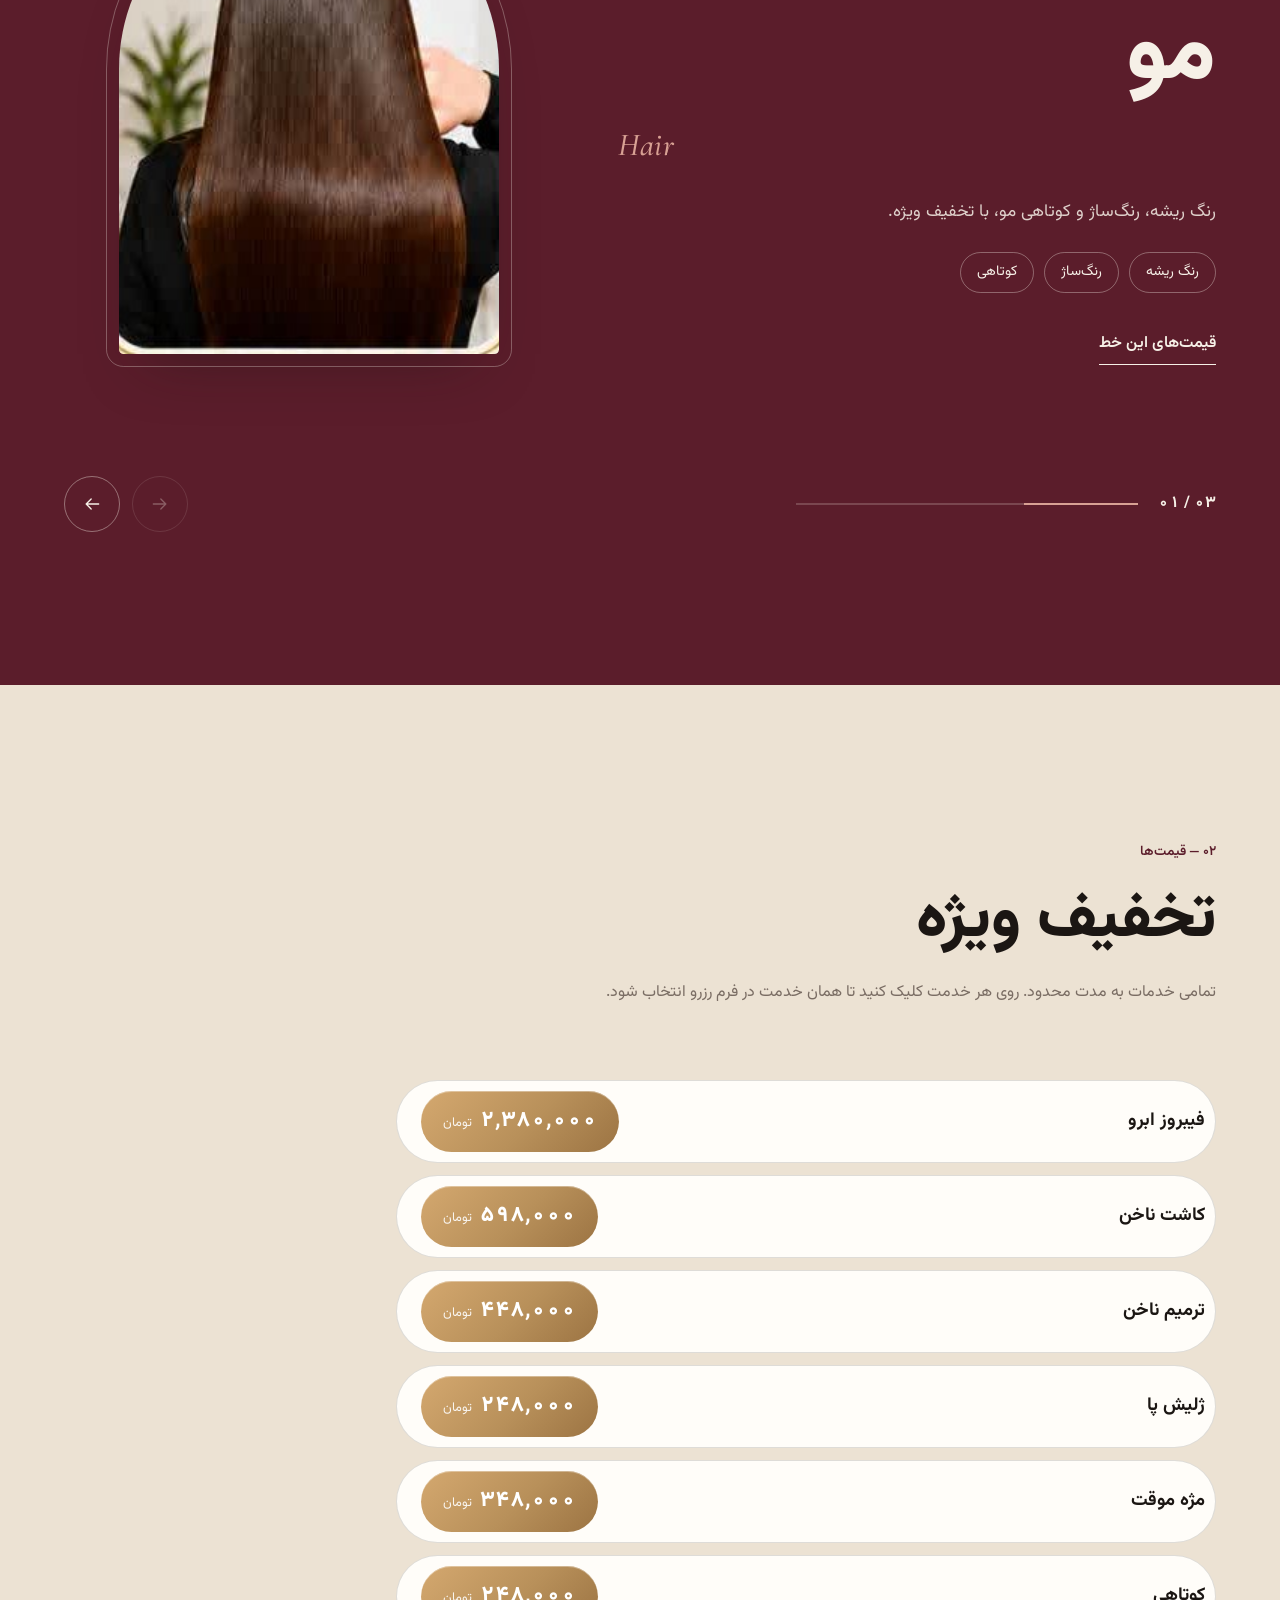
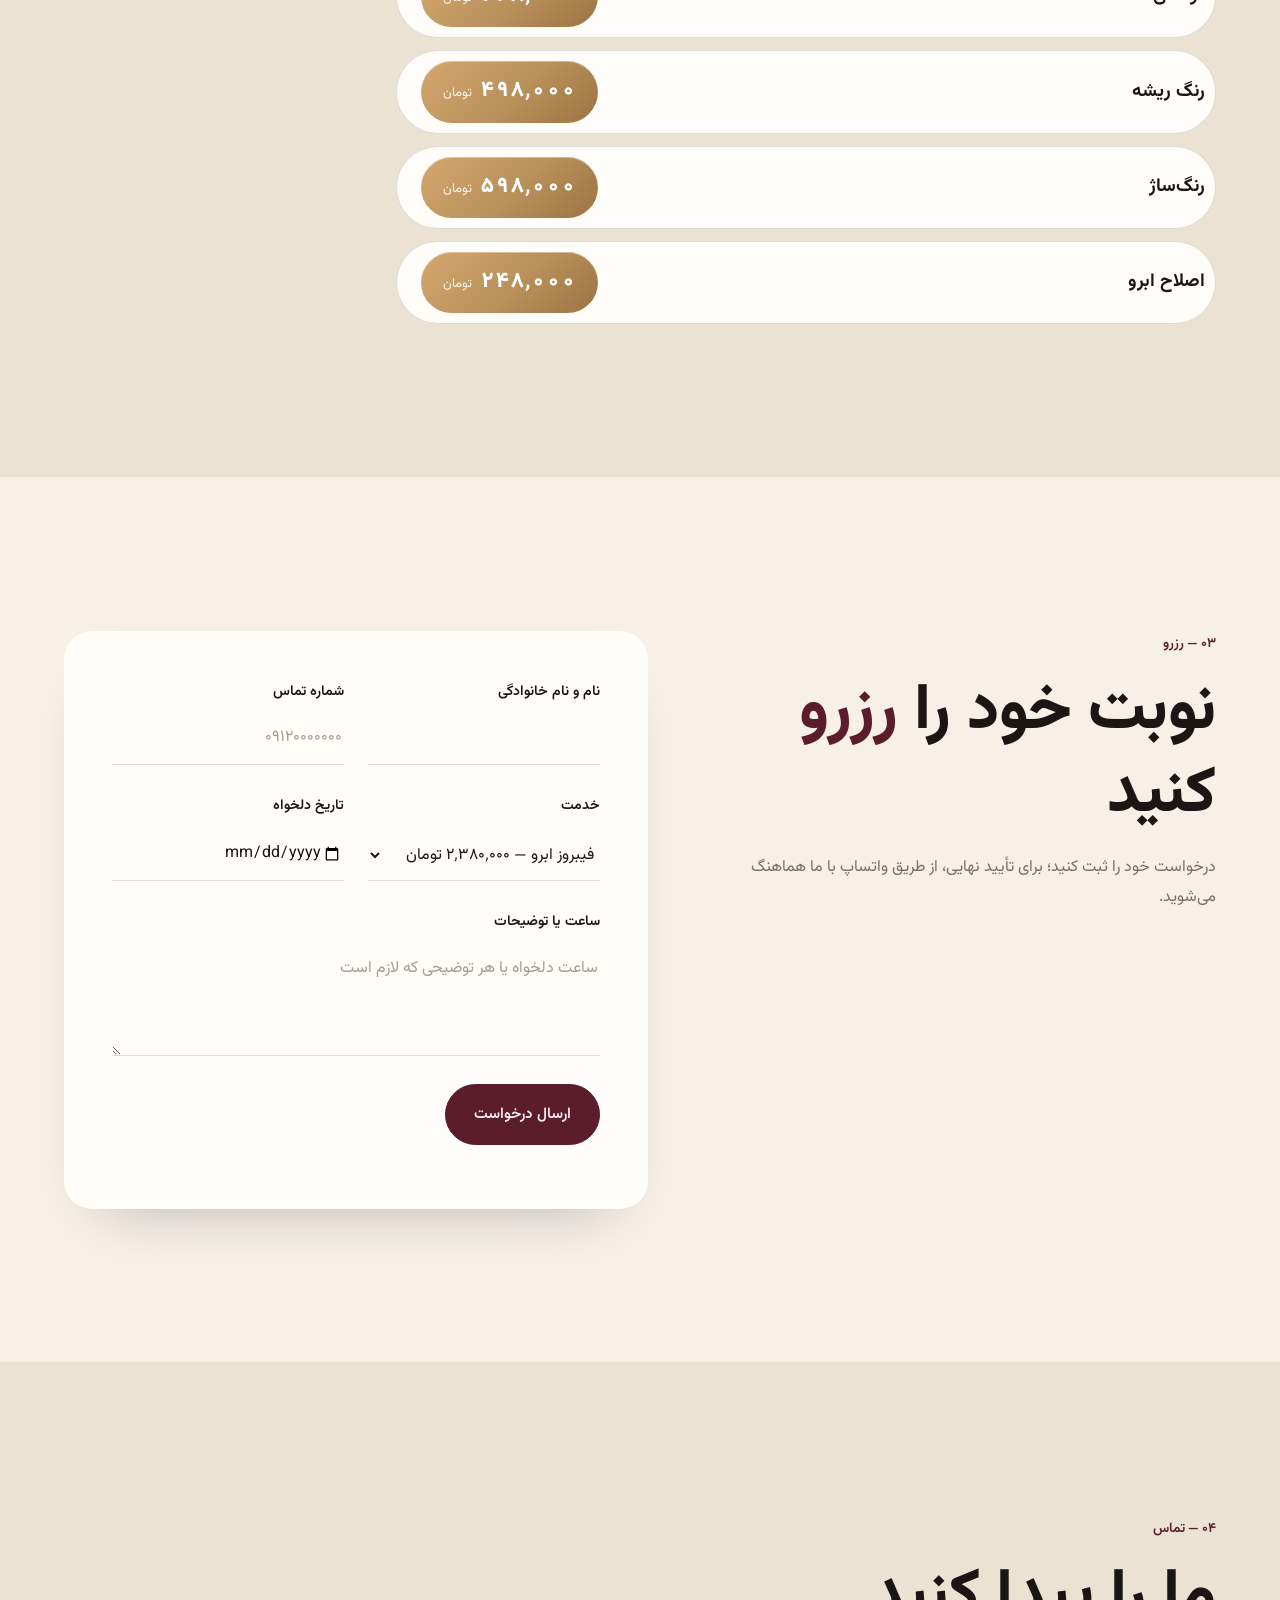
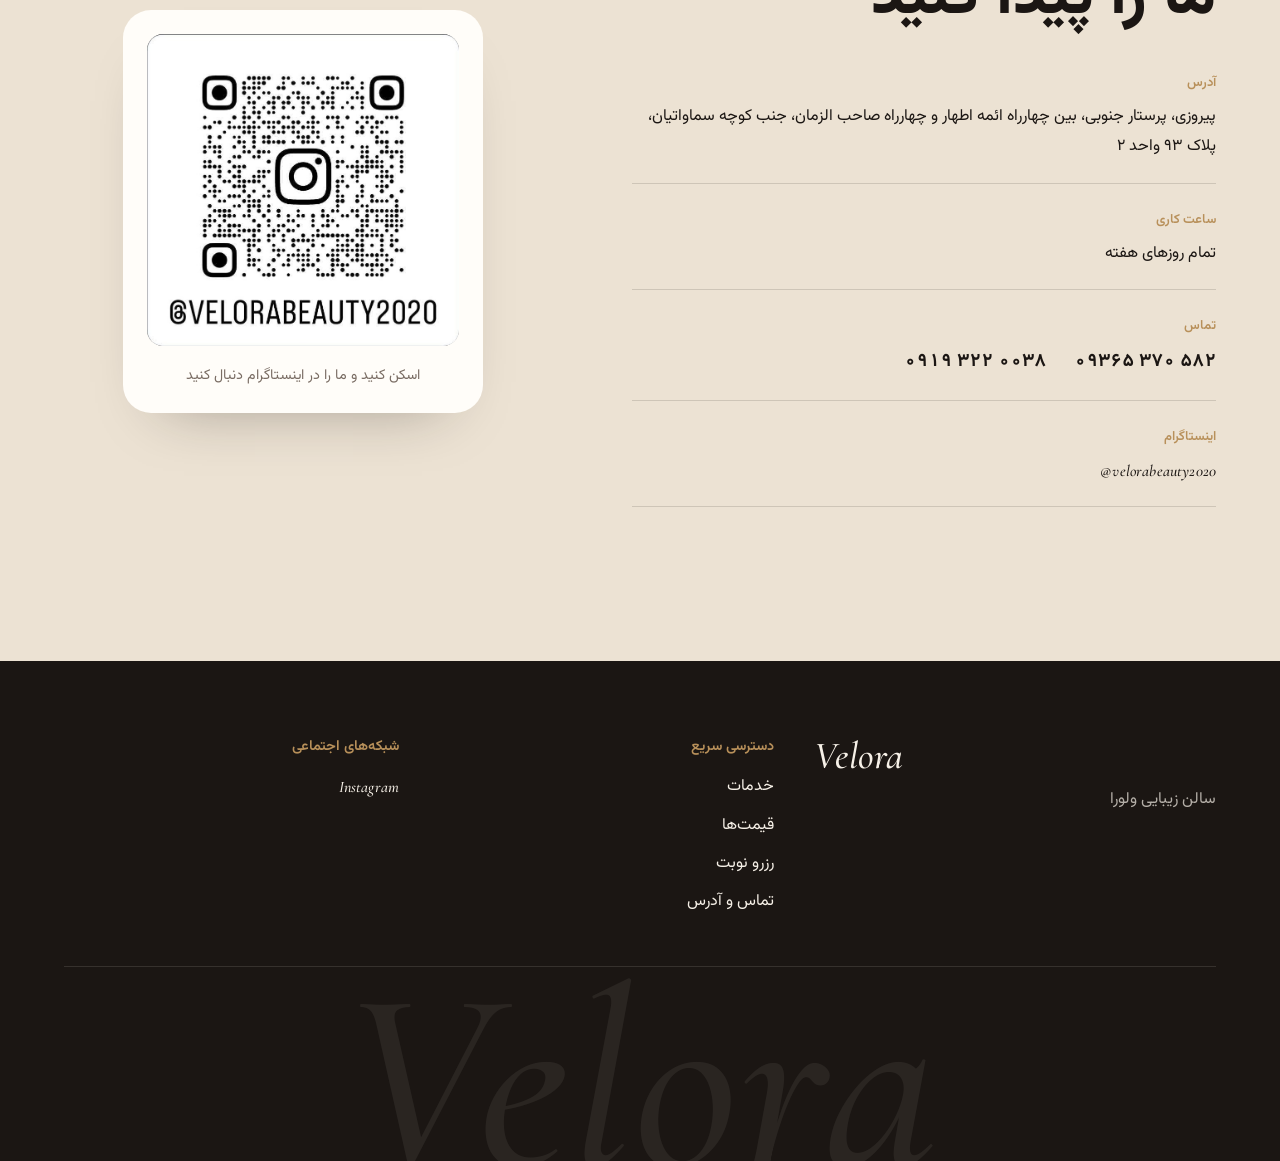
==== commit 69577a34: "Set prices in full toman and add opening hours Flyer prices are in thousands of toman (2380 = 2,380," ====
--- a/velora-salon/index.html
+++ b/velora-salon/index.html
@@ -153,15 +153,15 @@
       </header>
 
       <ul class="price-list" data-reveal>
-        <li><a href="#booking" data-service="فیبروز ابرو"><span class="svc">فیبروز ابرو</span><span class="price"><b>۲۳۸۰</b><small>تومان</small></span></a></li>
-        <li><a href="#booking" data-service="کاشت ناخن"><span class="svc">کاشت ناخن</span><span class="price"><b>۵۹۸</b><small>تومان</small></span></a></li>
-        <li><a href="#booking" data-service="ترمیم ناخن"><span class="svc">ترمیم ناخن</span><span class="price"><b>۴۴۸</b><small>تومان</small></span></a></li>
-        <li><a href="#booking" data-service="ژلیش پا"><span class="svc">ژلیش پا</span><span class="price"><b>۲۴۸</b><small>تومان</small></span></a></li>
-        <li><a href="#booking" data-service="مژه موقت"><span class="svc">مژه موقت</span><span class="price"><b>۳۴۸</b><small>تومان</small></span></a></li>
-        <li><a href="#booking" data-service="کوتاهی"><span class="svc">کوتاهی</span><span class="price"><b>۲۴۸</b><small>تومان</small></span></a></li>
-        <li><a href="#booking" data-service="رنگ ریشه"><span class="svc">رنگ ریشه</span><span class="price"><b>۴۹۸</b><small>تومان</small></span></a></li>
-        <li><a href="#booking" data-service="رنگ‌ساژ"><span class="svc">رنگ‌ساژ</span><span class="price"><b>۵۹۸</b><small>تومان</small></span></a></li>
-        <li><a href="#booking" data-service="اصلاح ابرو"><span class="svc">اصلاح ابرو</span><span class="price"><b>۲۴۸</b><small>تومان</small></span></a></li>
+        <li><a href="#booking" data-service="فیبروز ابرو"><span class="svc">فیبروز ابرو</span><span class="price"><b>۲٬۳۸۰٬۰۰۰</b><small>تومان</small></span></a></li>
+        <li><a href="#booking" data-service="کاشت ناخن"><span class="svc">کاشت ناخن</span><span class="price"><b>۵۹۸٬۰۰۰</b><small>تومان</small></span></a></li>
+        <li><a href="#booking" data-service="ترمیم ناخن"><span class="svc">ترمیم ناخن</span><span class="price"><b>۴۴۸٬۰۰۰</b><small>تومان</small></span></a></li>
+        <li><a href="#booking" data-service="ژلیش پا"><span class="svc">ژلیش پا</span><span class="price"><b>۲۴۸٬۰۰۰</b><small>تومان</small></span></a></li>
+        <li><a href="#booking" data-service="مژه موقت"><span class="svc">مژه موقت</span><span class="price"><b>۳۴۸٬۰۰۰</b><small>تومان</small></span></a></li>
+        <li><a href="#booking" data-service="کوتاهی"><span class="svc">کوتاهی</span><span class="price"><b>۲۴۸٬۰۰۰</b><small>تومان</small></span></a></li>
+        <li><a href="#booking" data-service="رنگ ریشه"><span class="svc">رنگ ریشه</span><span class="price"><b>۴۹۸٬۰۰۰</b><small>تومان</small></span></a></li>
+        <li><a href="#booking" data-service="رنگ‌ساژ"><span class="svc">رنگ‌ساژ</span><span class="price"><b>۵۹۸٬۰۰۰</b><small>تومان</small></span></a></li>
+        <li><a href="#booking" data-service="اصلاح ابرو"><span class="svc">اصلاح ابرو</span><span class="price"><b>۲۴۸٬۰۰۰</b><small>تومان</small></span></a></li>
       </ul>
     </section>
 
@@ -185,15 +185,15 @@
         <label>
           خدمت
           <select name="service">
-            <option value="فیبروز ابرو">فیبروز ابرو — ۲۳۸۰ تومان</option>
-            <option value="کاشت ناخن">کاشت ناخن — ۵۹۸ تومان</option>
-            <option value="ترمیم ناخن">ترمیم ناخن — ۴۴۸ تومان</option>
-            <option value="ژلیش پا">ژلیش پا — ۲۴۸ تومان</option>
-            <option value="مژه موقت">مژه موقت — ۳۴۸ تومان</option>
-            <option value="کوتاهی">کوتاهی — ۲۴۸ تومان</option>
-            <option value="رنگ ریشه">رنگ ریشه — ۴۹۸ تومان</option>
-            <option value="رنگ‌ساژ">رنگ‌ساژ — ۵۹۸ تومان</option>
-            <option value="اصلاح ابرو">اصلاح ابرو — ۲۴۸ تومان</option>
+            <option value="فیبروز ابرو">فیبروز ابرو — ۲٬۳۸۰٬۰۰۰ تومان</option>
+            <option value="کاشت ناخن">کاشت ناخن — ۵۹۸٬۰۰۰ تومان</option>
+            <option value="ترمیم ناخن">ترمیم ناخن — ۴۴۸٬۰۰۰ تومان</option>
+            <option value="ژلیش پا">ژلیش پا — ۲۴۸٬۰۰۰ تومان</option>
+            <option value="مژه موقت">مژه موقت — ۳۴۸٬۰۰۰ تومان</option>
+            <option value="کوتاهی">کوتاهی — ۲۴۸٬۰۰۰ تومان</option>
+            <option value="رنگ ریشه">رنگ ریشه — ۴۹۸٬۰۰۰ تومان</option>
+            <option value="رنگ‌ساژ">رنگ‌ساژ — ۵۹۸٬۰۰۰ تومان</option>
+            <option value="اصلاح ابرو">اصلاح ابرو — ۲۴۸٬۰۰۰ تومان</option>
             <option value="سایر">سایر (توضیح دهید)</option>
           </select>
         </label>
@@ -223,6 +223,10 @@
             <li>
               <span class="label">آدرس</span>
               <span>پیروزی، پرستار جنوبی، بین چهارراه ائمه اطهار و چهارراه صاحب الزمان، جنب کوچه سماواتیان، پلاک ۹۳ واحد ۲</span>
+            </li>
+            <li>
+              <span class="label">ساعت کاری</span>
+              <span>تمام روزهای هفته</span>
             </li>
             <li>
               <span class="label">تماس</span>
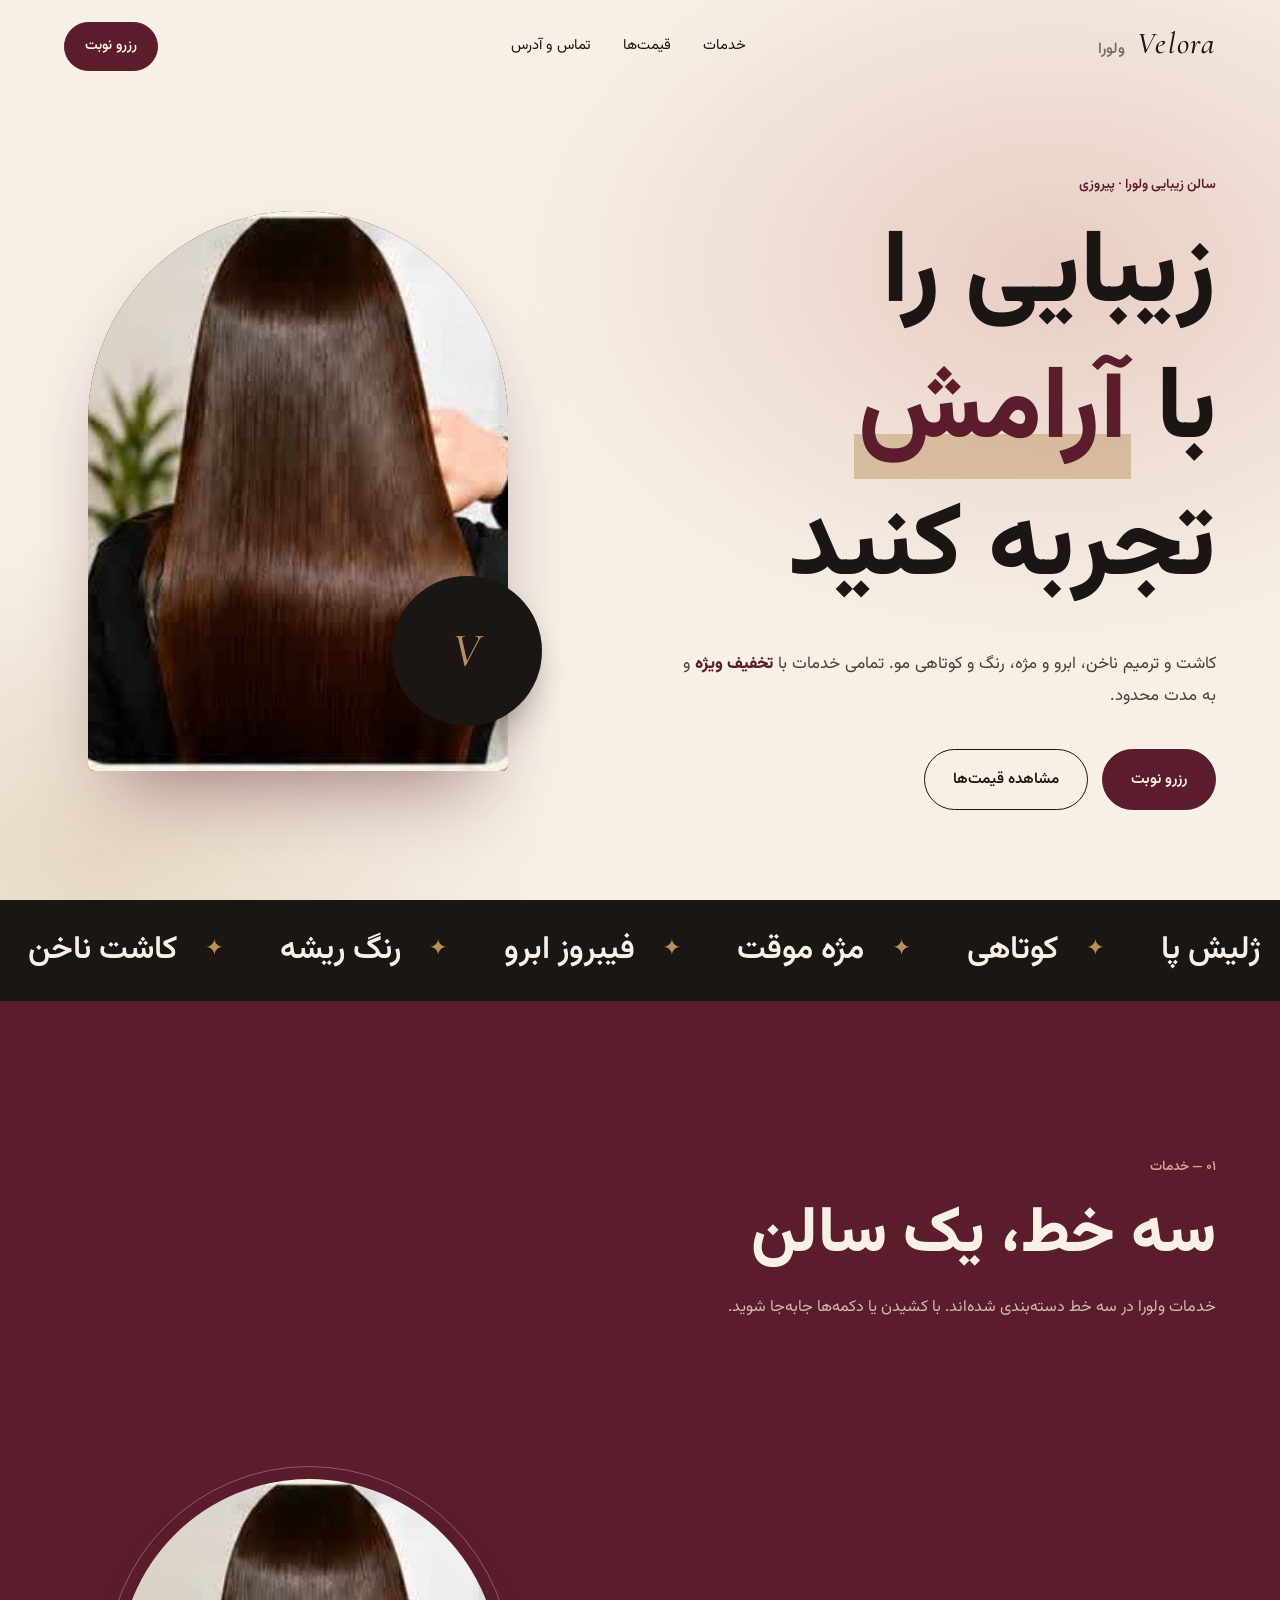
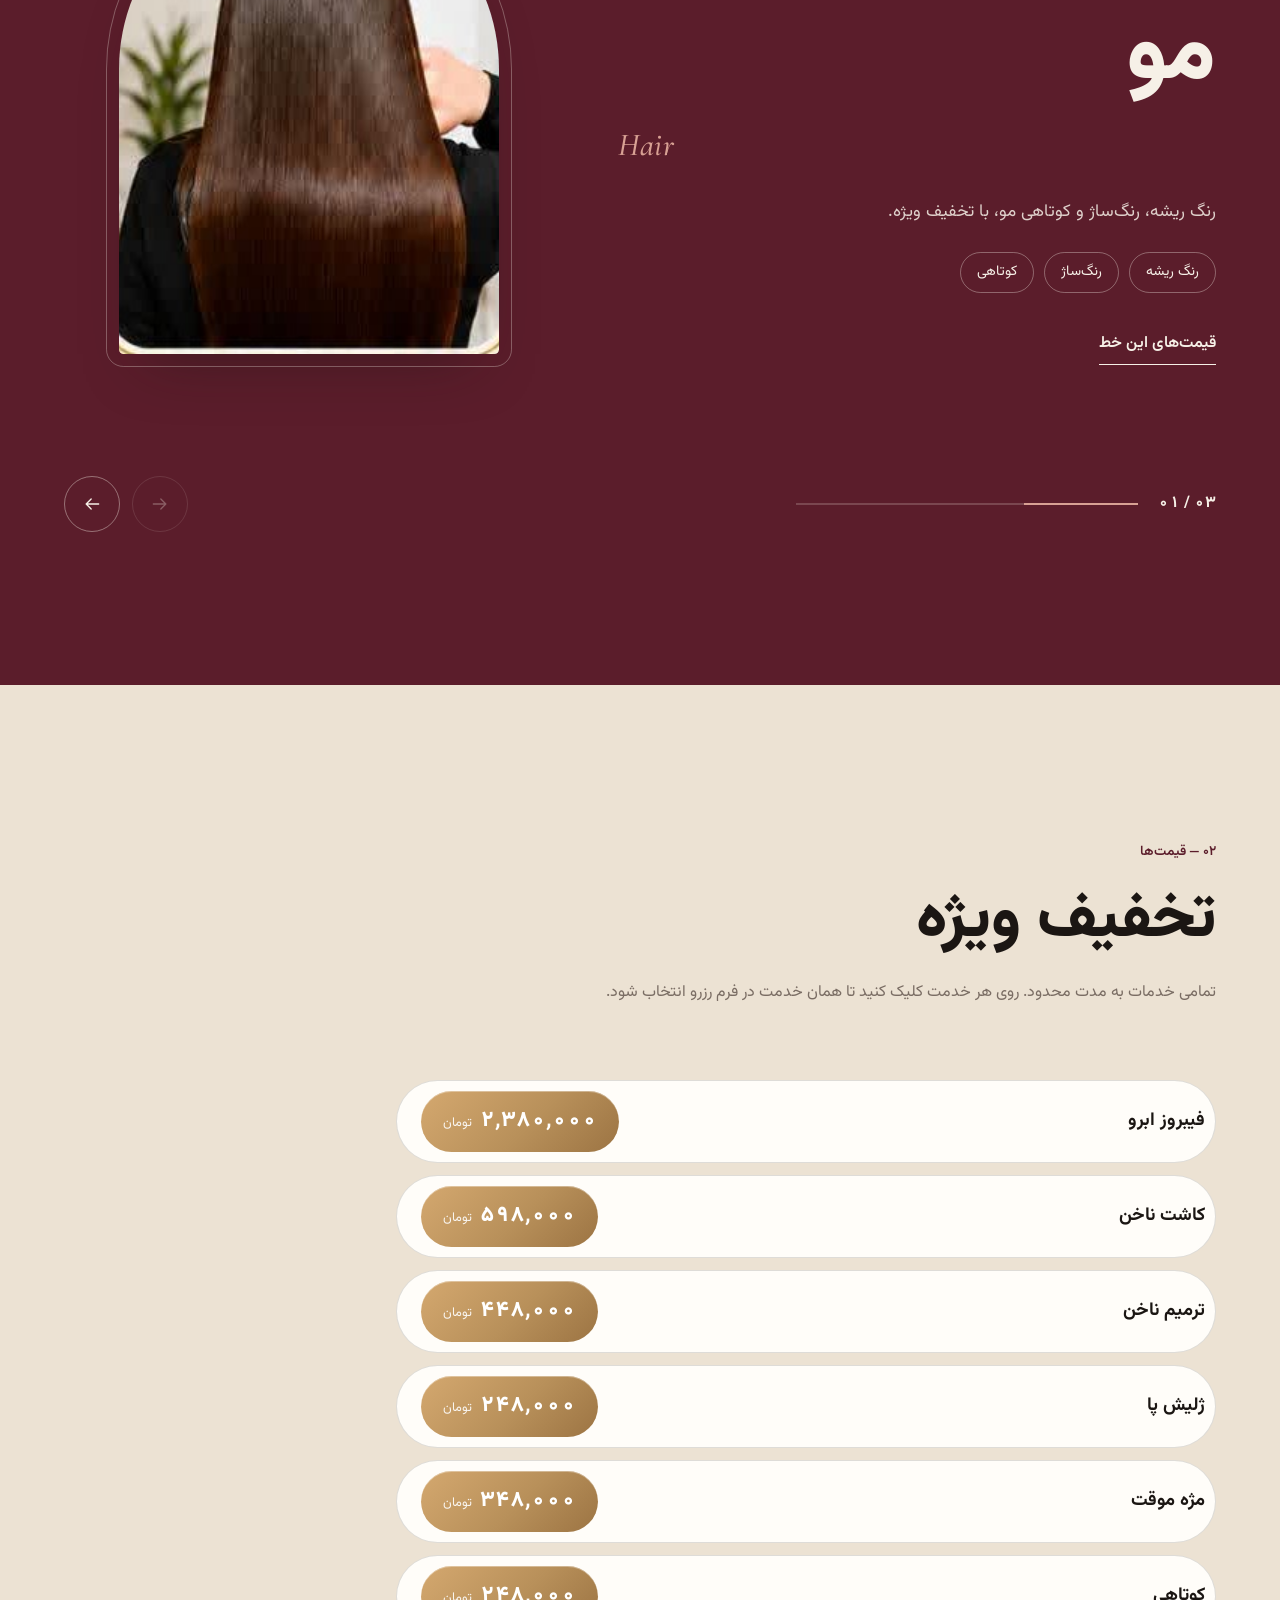
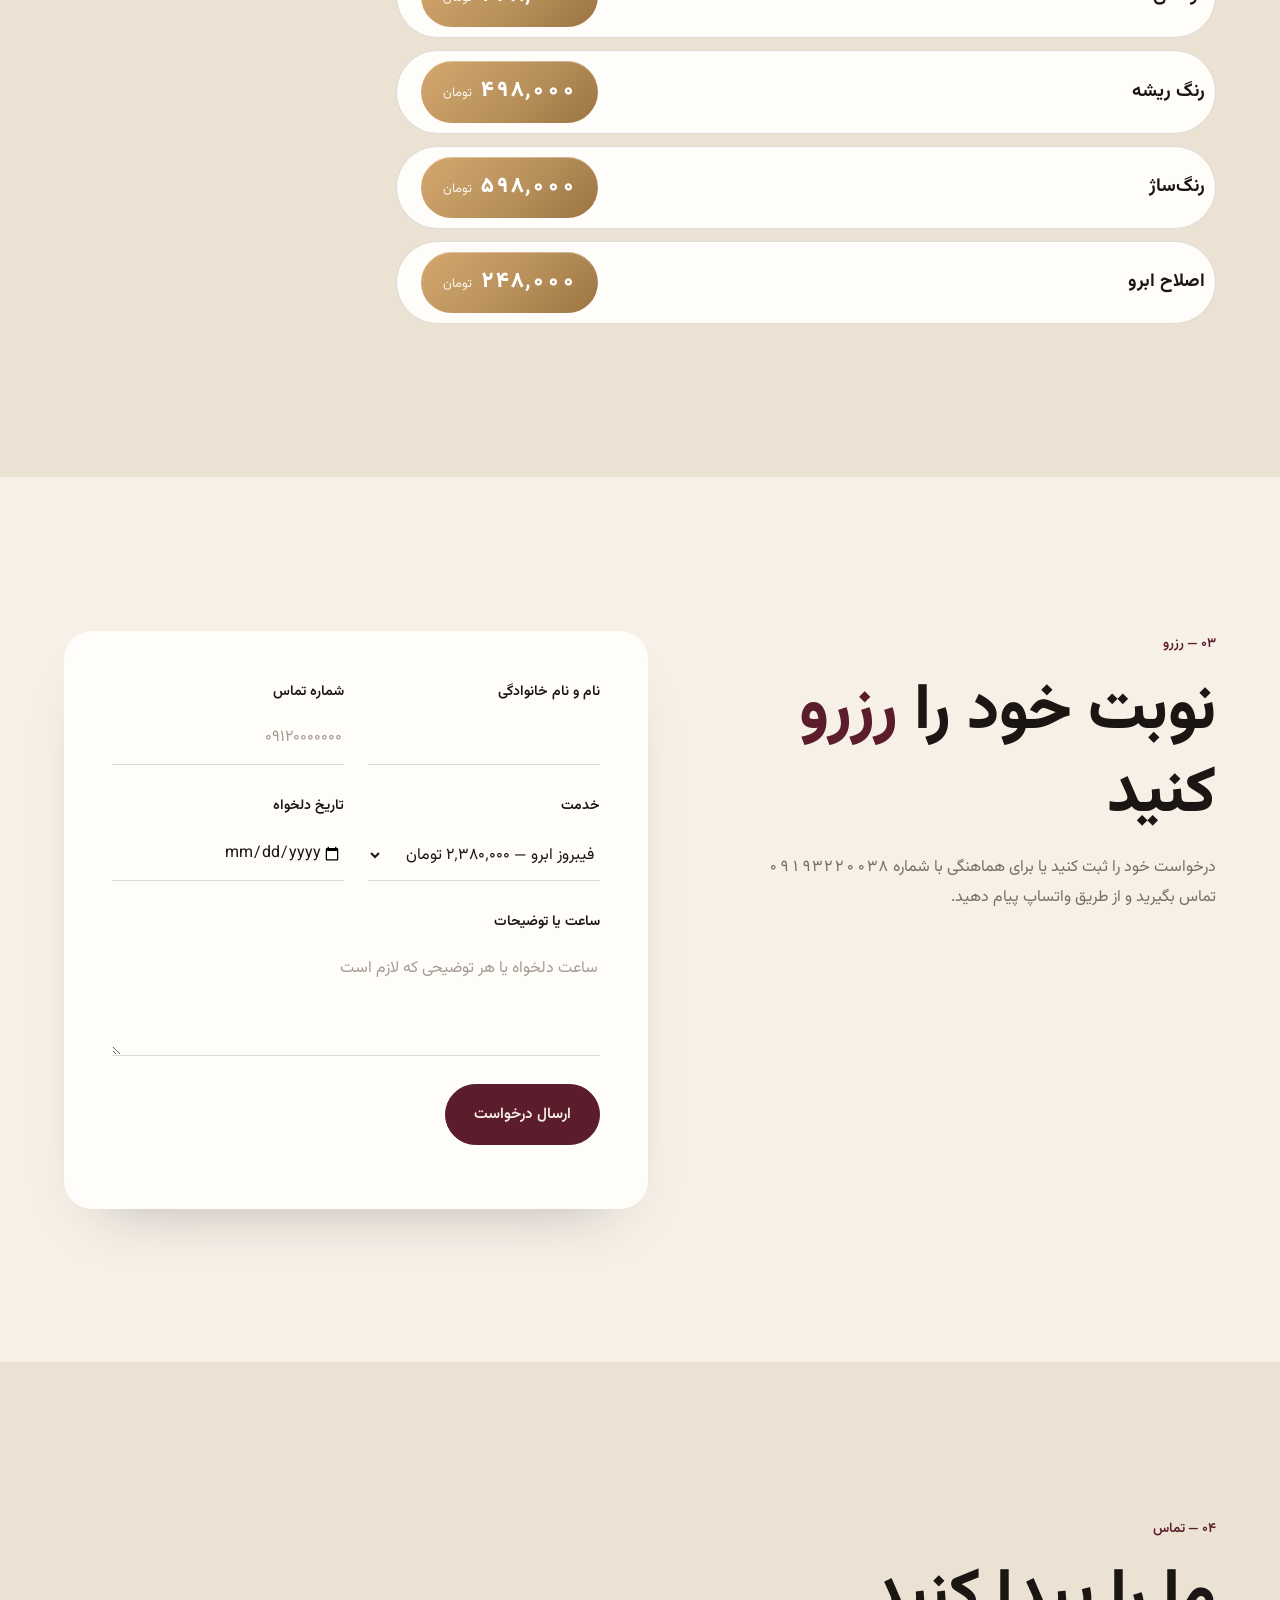
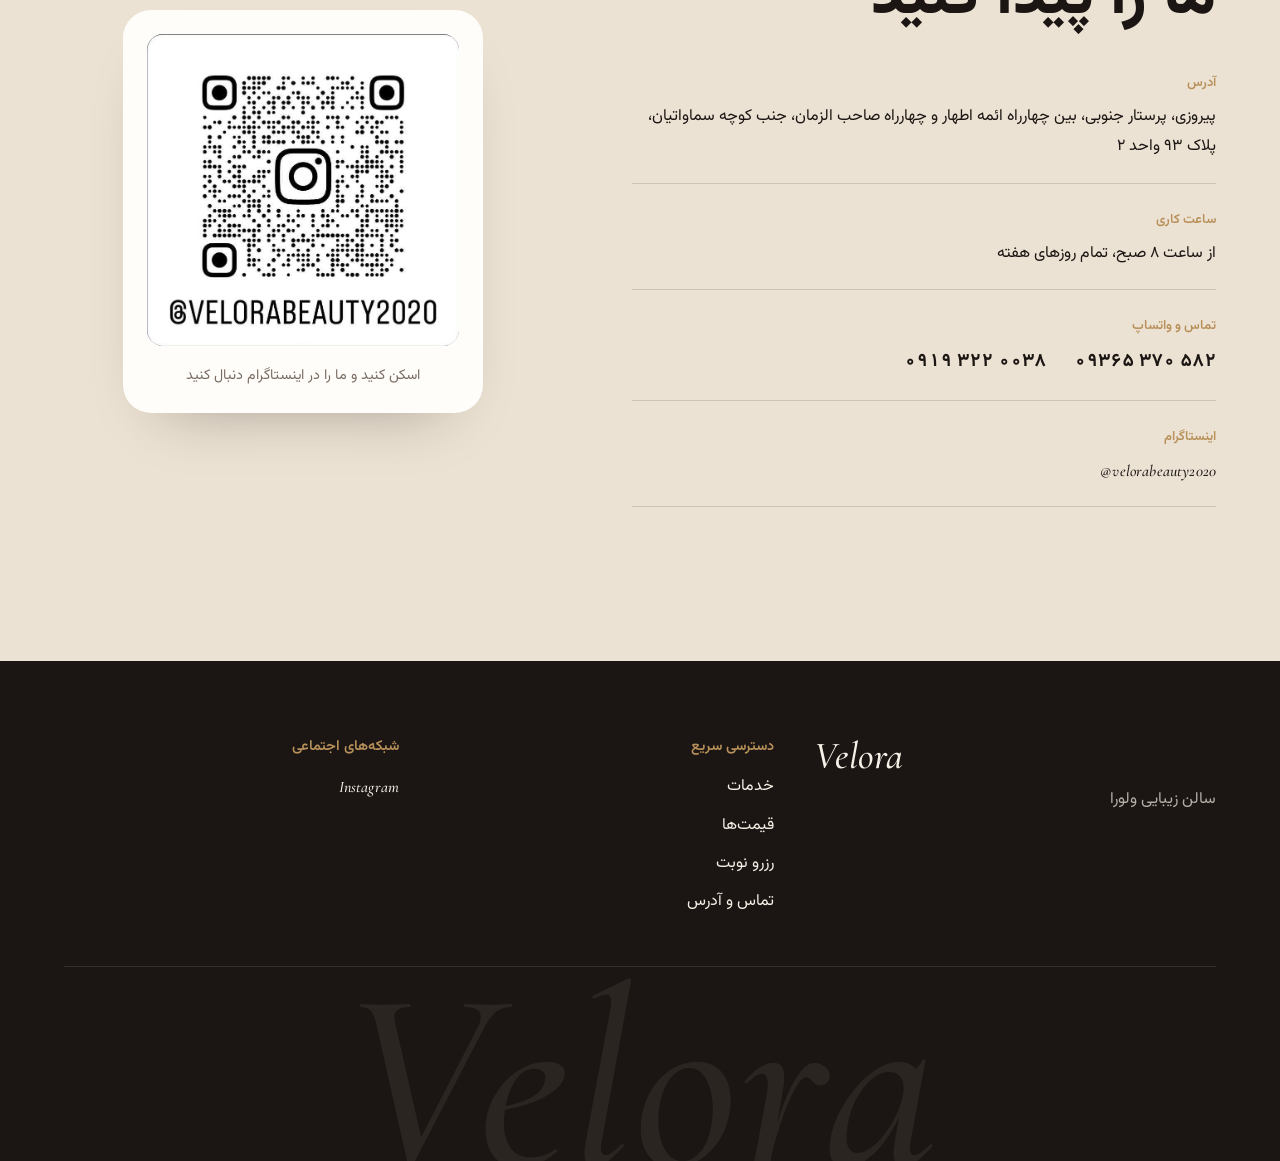
==== commit 706de407: "Use salon WhatsApp number and list opening hours from 8 AM Co-Authored-By: Claude Haiku 5.5 <noreply" ====
--- a/velora-salon/index.html
+++ b/velora-salon/index.html
@@ -170,7 +170,7 @@
       <div class="booking-intro" data-reveal>
         <p class="eyebrow">۰۳ — رزرو</p>
         <h2 id="booking-title" class="section-title">نوبت خود را <em>رزرو</em> کنید</h2>
-        <p>درخواست خود را ثبت کنید؛ برای تأیید نهایی، از طریق واتساپ با ما هماهنگ می‌شوید.</p>
+        <p>درخواست خود را ثبت کنید یا برای هماهنگی با شماره <span class="latin-num">۰۹۱۹۳۲۲۰۰۳۸</span> تماس بگیرید و از طریق واتساپ پیام دهید.</p>
       </div>
 
       <form id="booking-form" class="booking-form" novalidate>
@@ -226,10 +226,10 @@
             </li>
             <li>
               <span class="label">ساعت کاری</span>
-              <span>تمام روزهای هفته</span>
-            </li>
-            <li>
-              <span class="label">تماس</span>
+              <span>از ساعت ۸ صبح، تمام روزهای هفته</span>
+            </li>
+            <li>
+              <span class="label">تماس و واتساپ</span>
               <span class="phones">
                 <a href="tel:+989365370582" class="latin-num">۰۹۳۶۵ ۳۷۰ ۵۸۲</a>
                 <a href="tel:+989193220038" class="latin-num">۰۹۱۹ ۳۲۲ ۰۰۳۸</a>
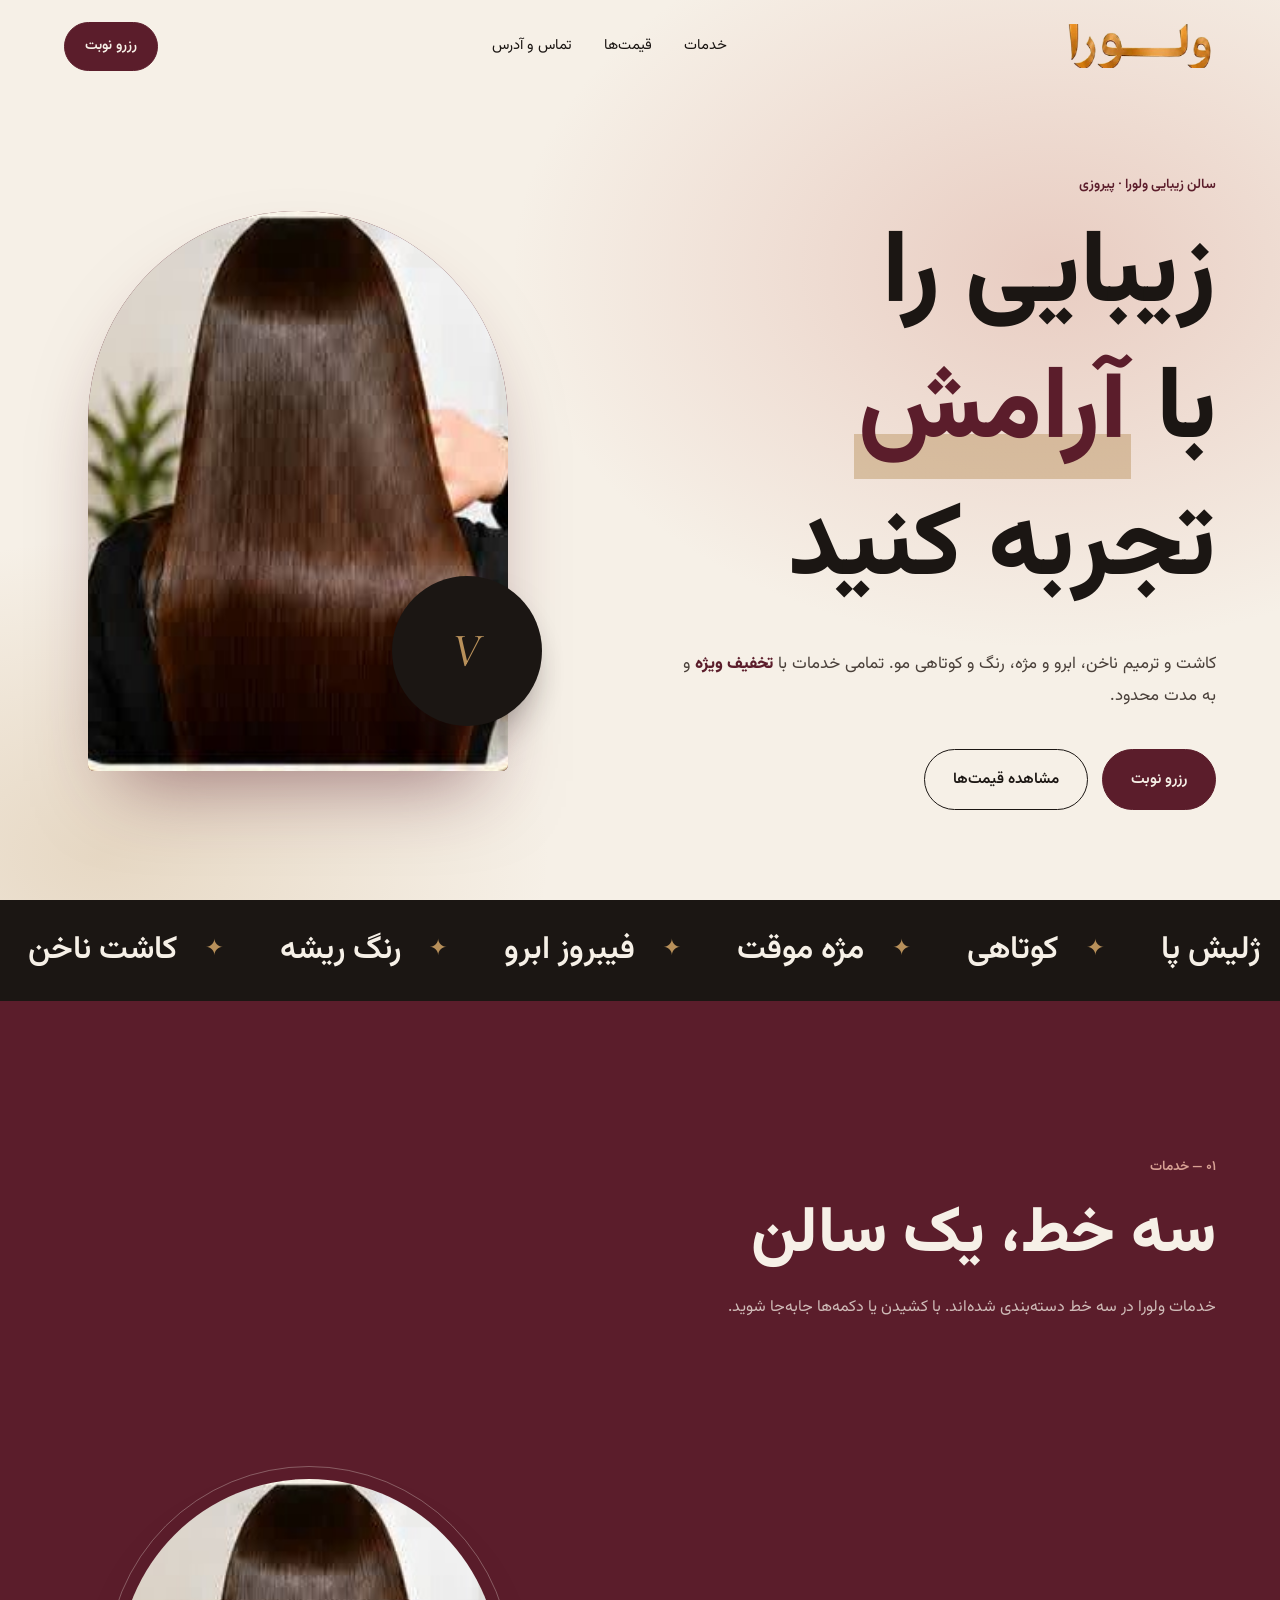
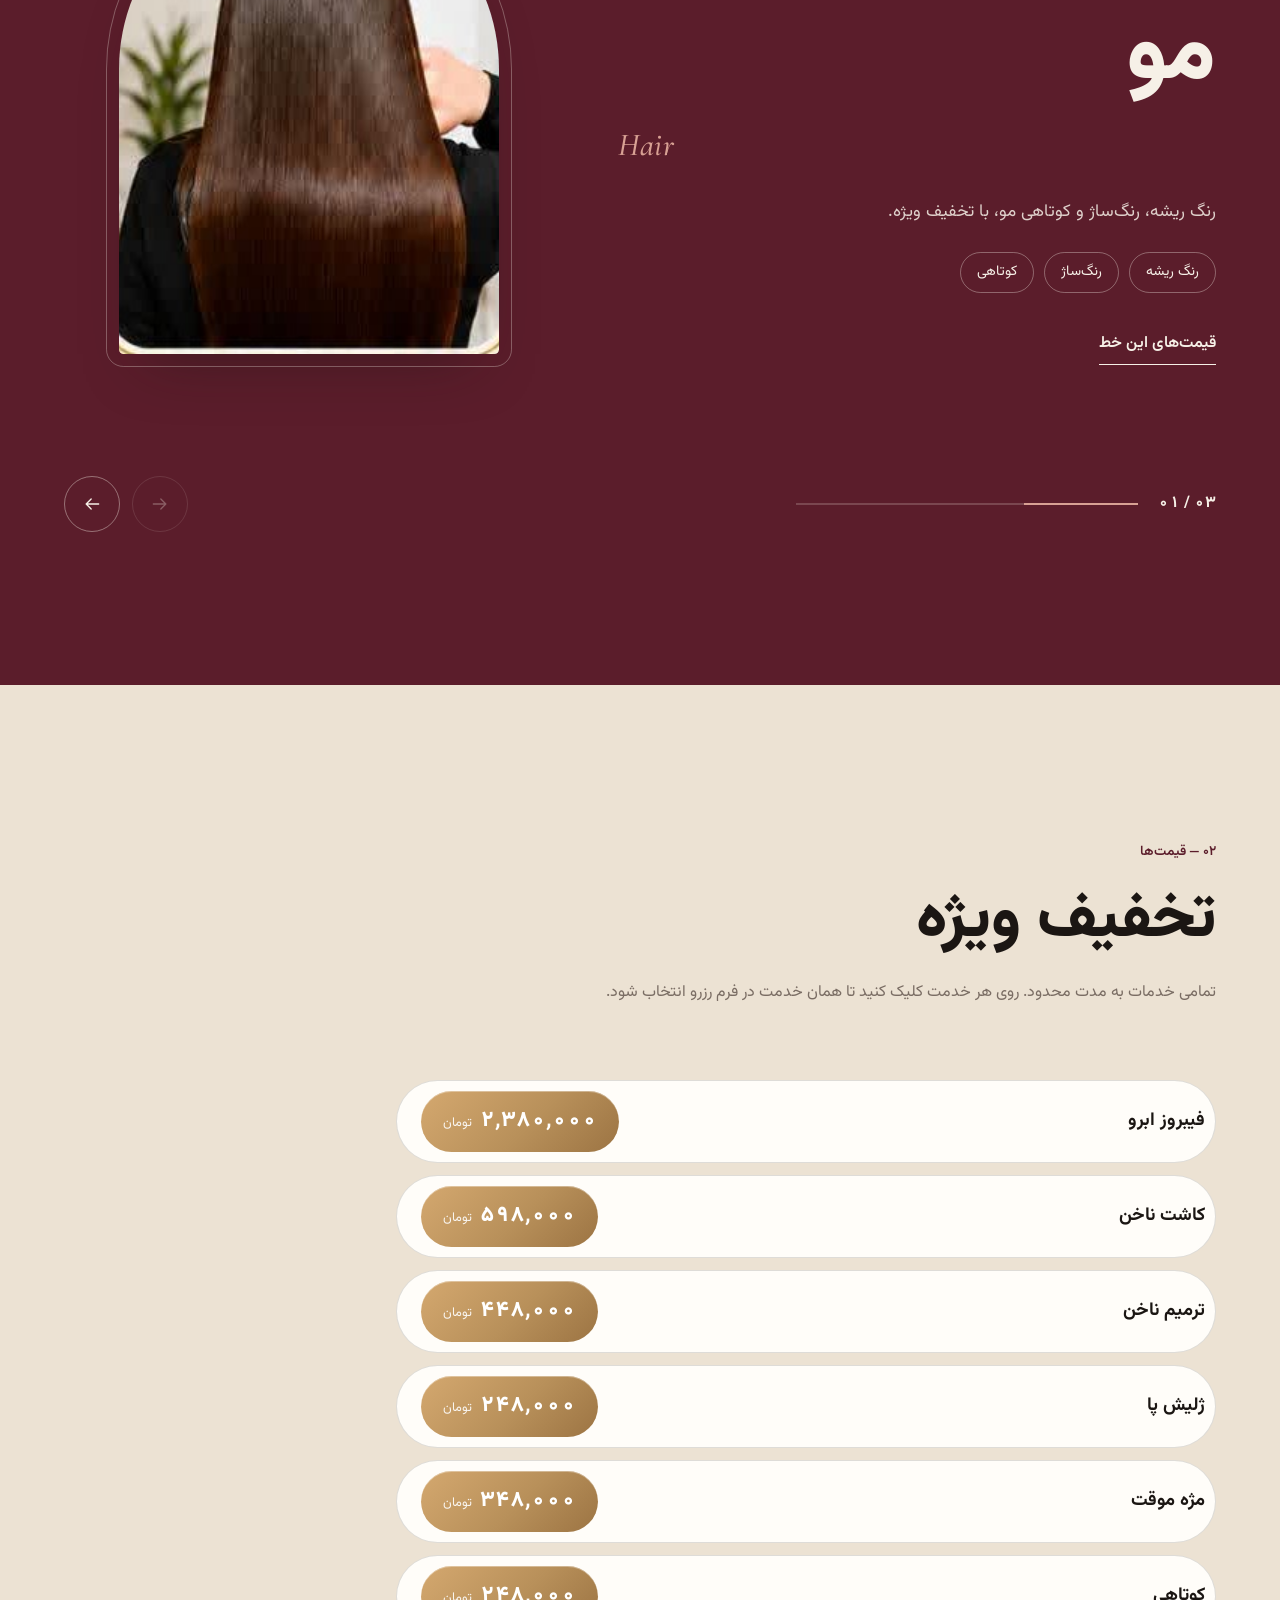
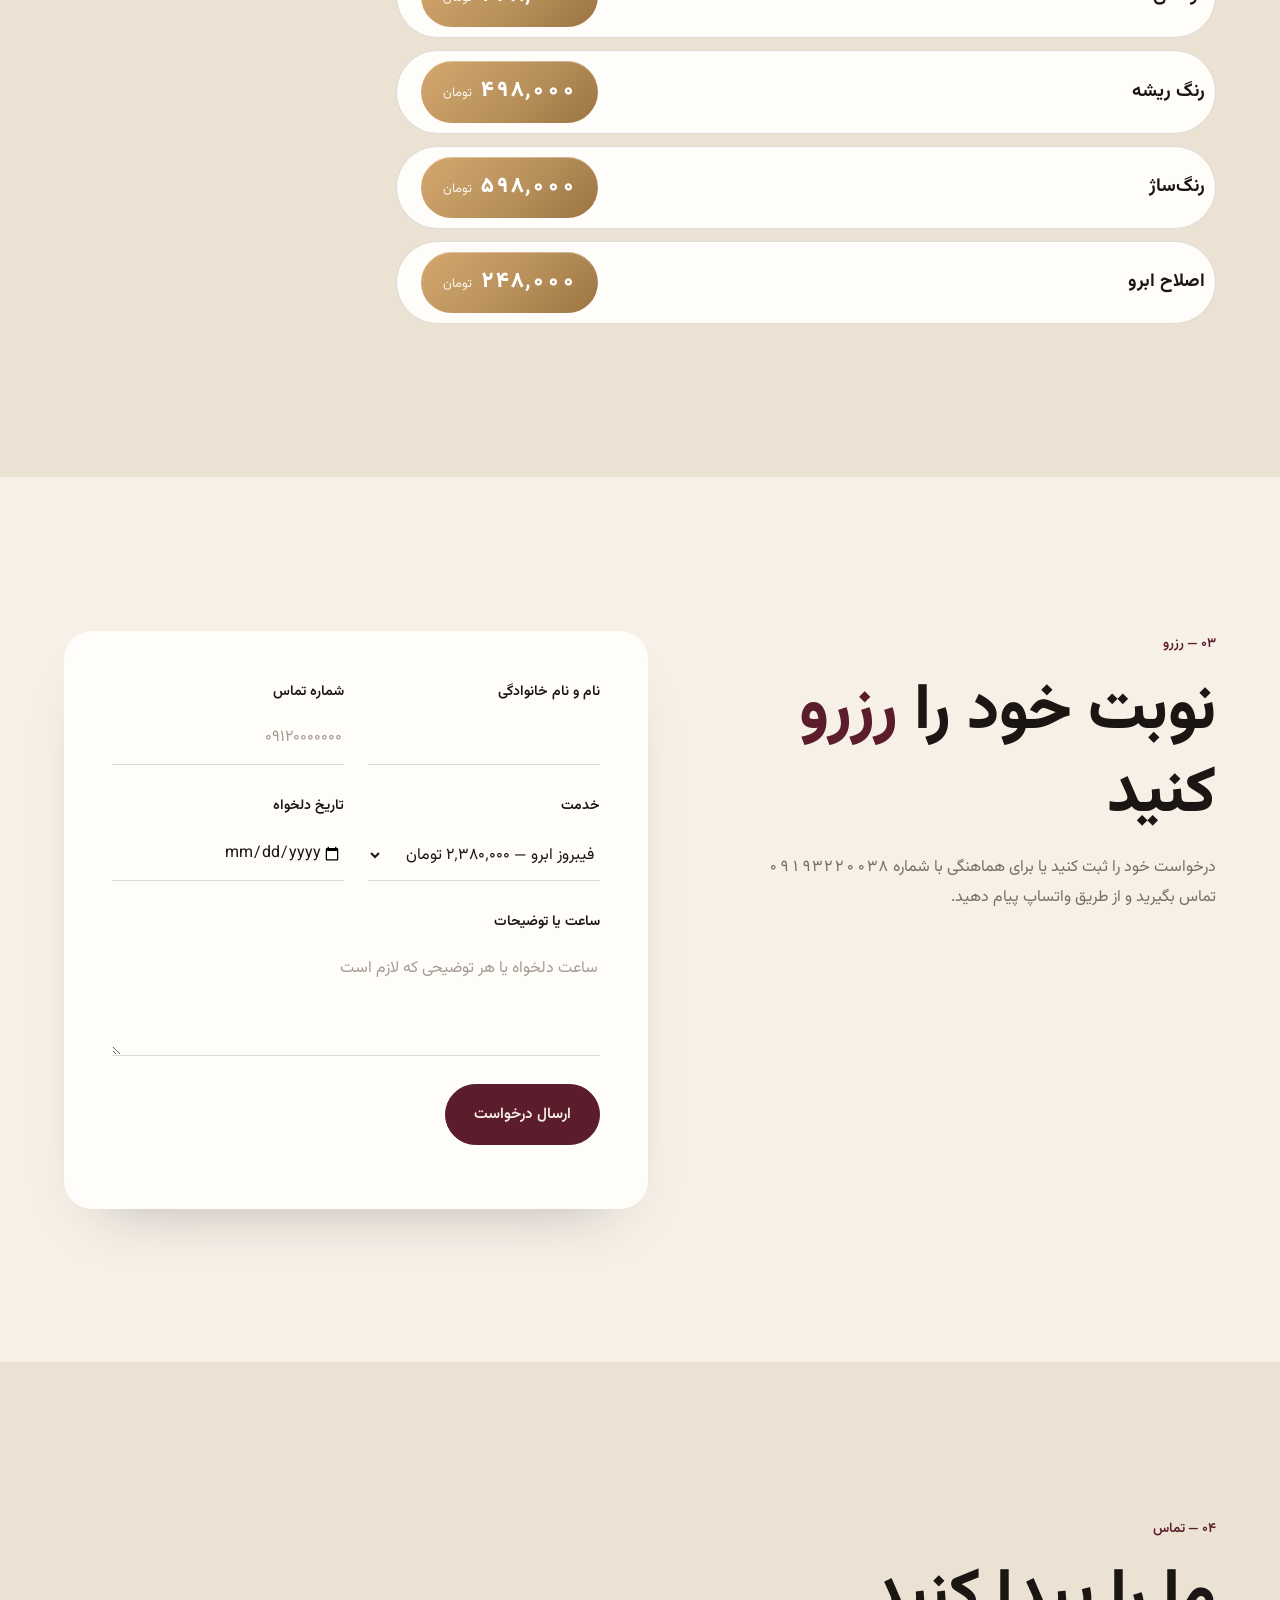
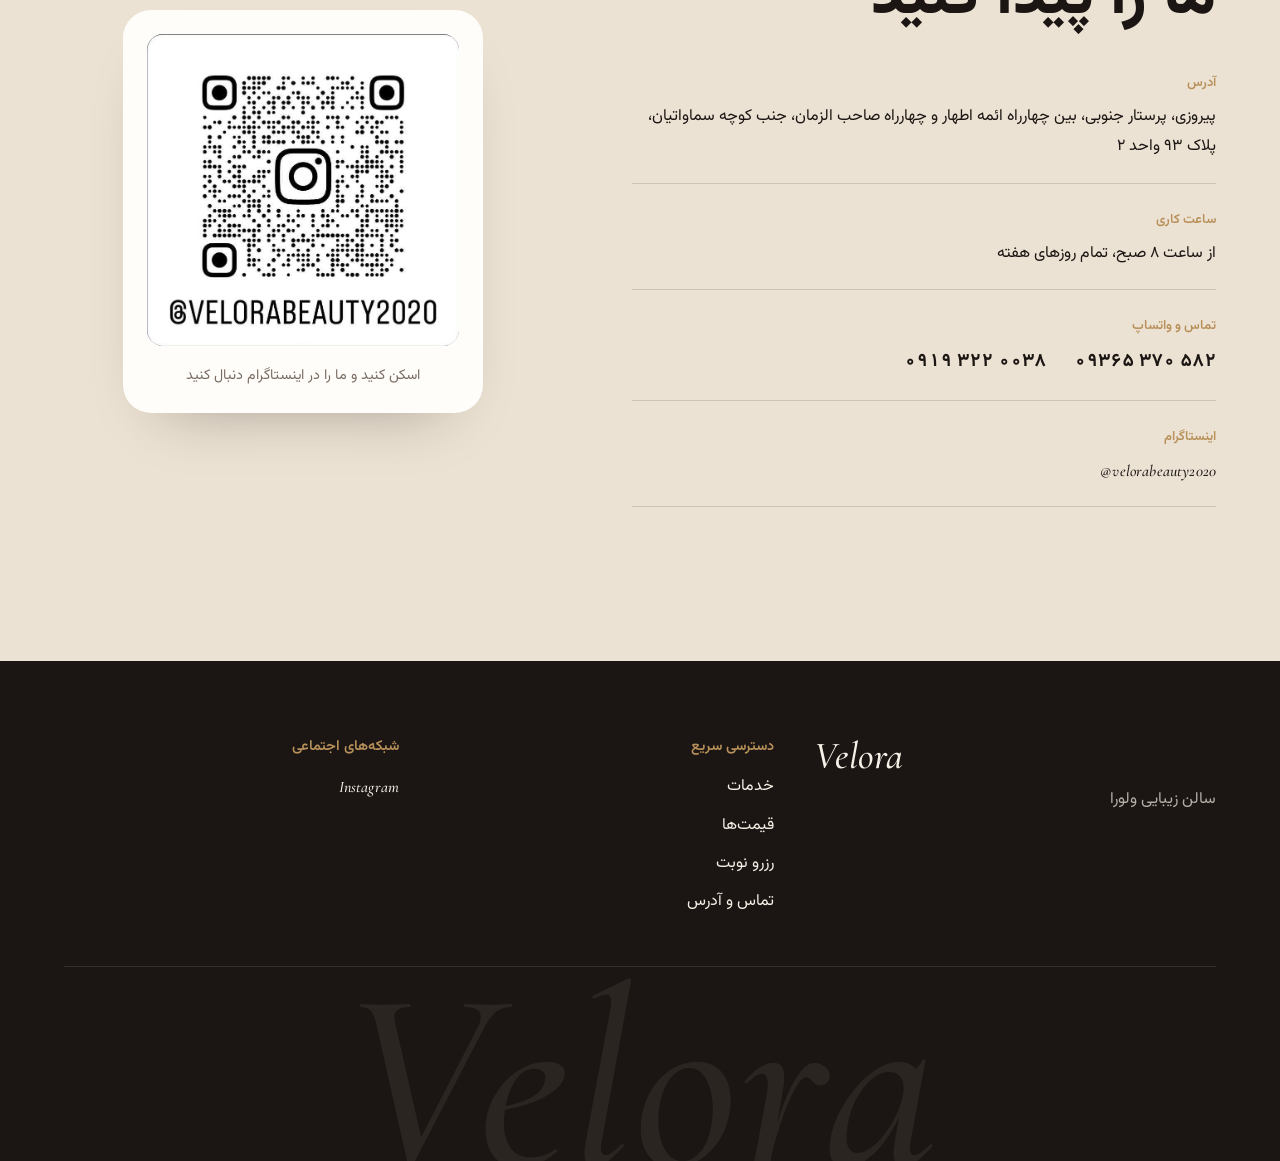
==== commit 27d7c1f0: "Add logo, SEO metadata, optional booking endpoint and README - Transparent PNG logo cut from the fly" ====
--- a/velora-salon/index.html
+++ b/velora-salon/index.html
@@ -6,6 +6,35 @@
   <title>ولورا | سالن زیبایی</title>
   <meta name="description" content="سالن زیبایی ولورا؛ کاشت و ترمیم ناخن، ابرو و مژه، رنگ و کوتاهی مو. تخفیف ویژه و به مدت محدود.">
   <meta name="theme-color" content="#f6f0e7">
+  <meta name="robots" content="index, follow">
+  <link rel="canonical" href="https://YOUR-DOMAIN.example/">
+  <meta property="og:type" content="website">
+  <meta property="og:locale" content="fa_IR">
+  <meta property="og:site_name" content="ولورا">
+  <meta property="og:title" content="ولورا | سالن زیبایی">
+  <meta property="og:description" content="کاشت و ترمیم ناخن، ابرو و مژه، رنگ و کوتاهی مو. تخفیف ویژه و به مدت محدود.">
+  <meta property="og:url" content="https://YOUR-DOMAIN.example/">
+  <meta property="og:image" content="https://YOUR-DOMAIN.example/assets/hair.jpg">
+  <meta name="twitter:card" content="summary_large_image">
+  <link rel="icon" href="data:image/svg+xml,%3Csvg xmlns='http://www.w3.org/2000/svg' viewBox='0 0 64 64'%3E%3Crect width='64' height='64' rx='16' fill='%235b1d2b'/%3E%3Ctext x='32' y='44' font-family='Georgia,serif' font-size='36' font-style='italic' fill='%23b8905a' text-anchor='middle'%3EV%3C/text%3E%3C/svg%3E">
+  <script type="application/ld+json">
+  {
+    "@context": "https://schema.org",
+    "@type": "BeautySalon",
+    "name": "ولورا",
+    "alternateName": "Velora",
+    "description": "سالن زیبایی ولورا؛ کاشت و ترمیم ناخن، ابرو و مژه، رنگ و کوتاهی مو.",
+    "telephone": ["+989365370582", "+989193220038"],
+    "address": {
+      "@type": "PostalAddress",
+      "streetAddress": "پیروزی، پرستار جنوبی، بین چهارراه ائمه اطهار و چهارراه صاحب الزمان، جنب کوچه سماواتیان، پلاک ۹۳ واحد ۲",
+      "addressLocality": "تهران",
+      "addressCountry": "IR"
+    },
+    "sameAs": ["https://www.instagram.com/velorabeauty2020/"],
+    "image": "https://YOUR-DOMAIN.example/assets/hair.jpg"
+  }
+  </script>
 
   <link rel="preconnect" href="https://fonts.googleapis.com">
   <link rel="preconnect" href="https://fonts.gstatic.com" crossorigin>
@@ -19,8 +48,7 @@
 
   <header class="site-header">
     <a href="#top" class="logo" aria-label="ولورا - صفحه اصلی">
-      <span class="latin">Velora</span>
-      <small>ولورا</small>
+      <img src="assets/logo.png" alt="ولورا" width="453" height="129">
     </a>
     <nav class="nav" aria-label="ناوبری اصلی">
       <a href="#lines">خدمات</a>
--- a/velora-salon/styles.css
+++ b/velora-salon/styles.css
@@ -193,6 +193,11 @@
   font-weight: 500;
   letter-spacing: 0.06em;
   line-height: 1;
+}
+
+.logo img {
+  height: 44px;
+  width: auto;
 }
 
 .logo small {
@@ -973,8 +978,8 @@
     padding-block: 16px;
   }
 
-  .logo .latin {
-    font-size: 1.6rem;
+  .logo img {
+    height: 36px;
   }
 
   .price-list a {
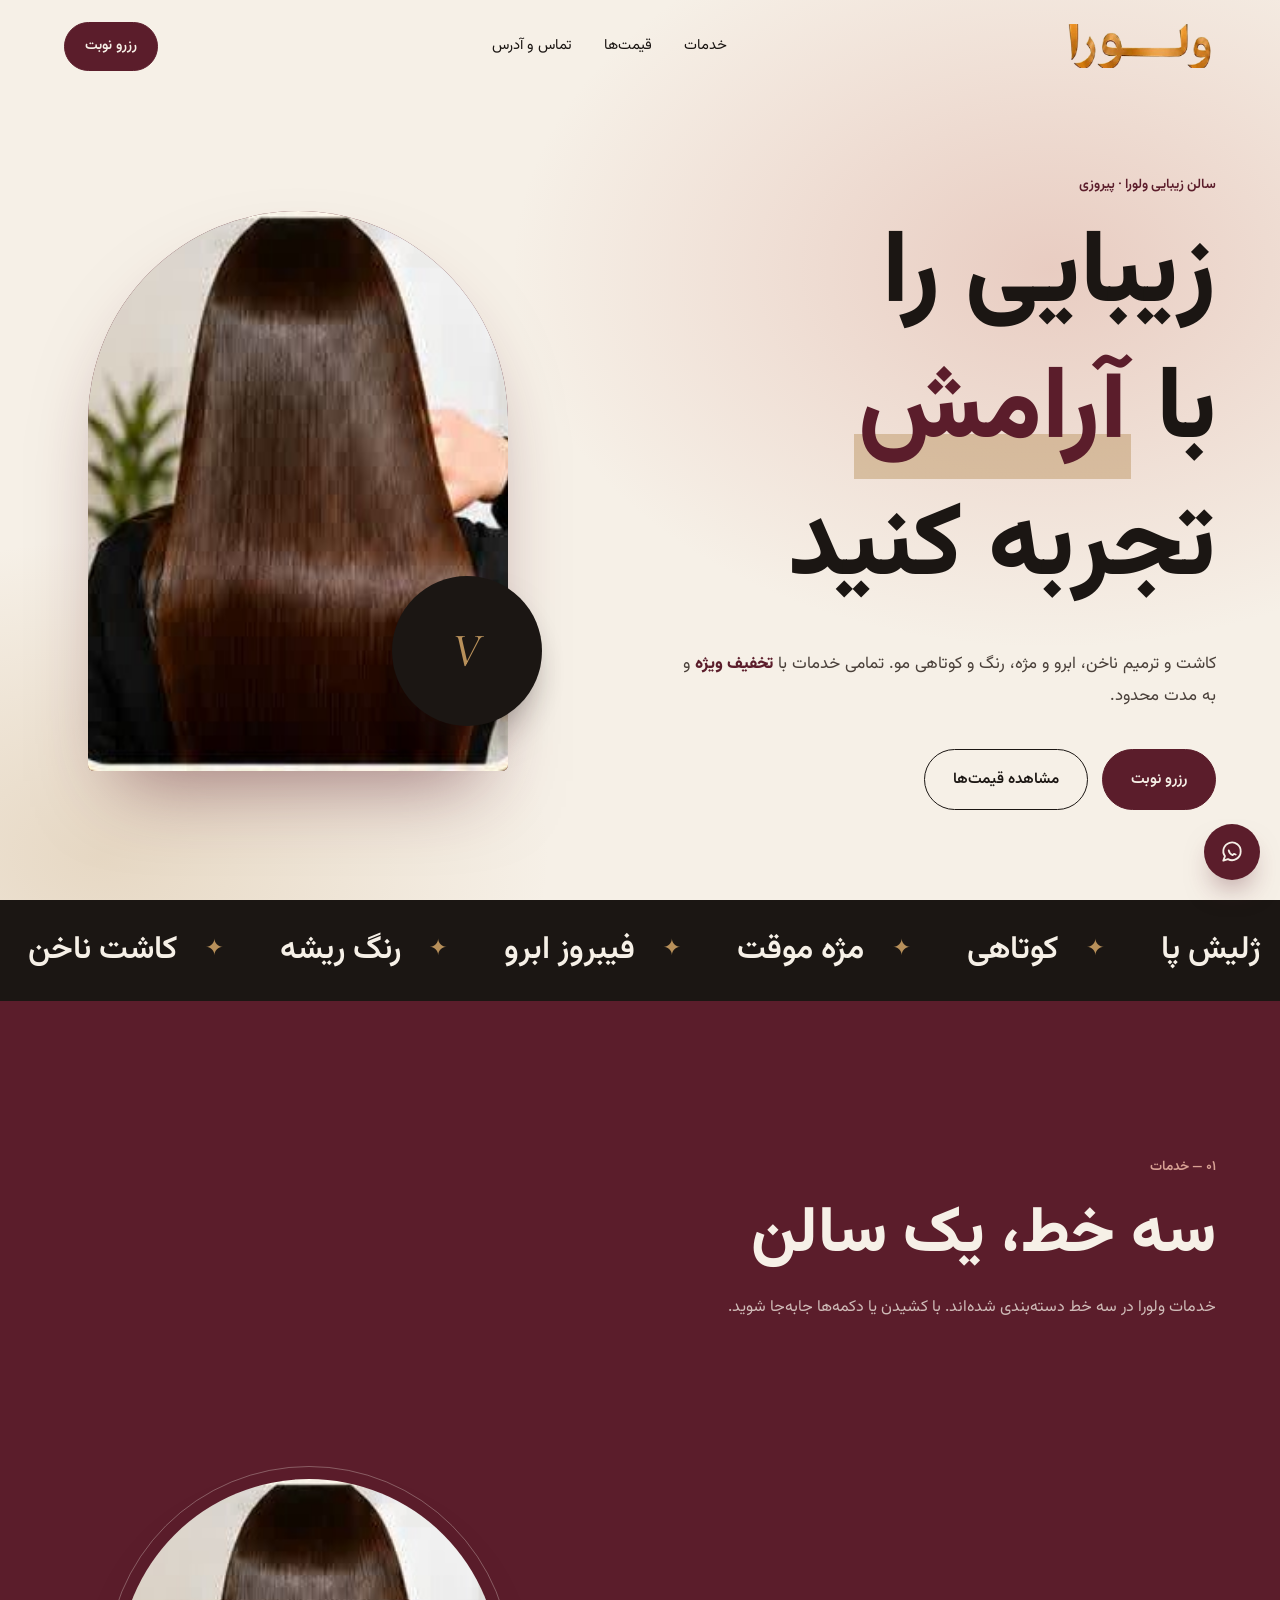
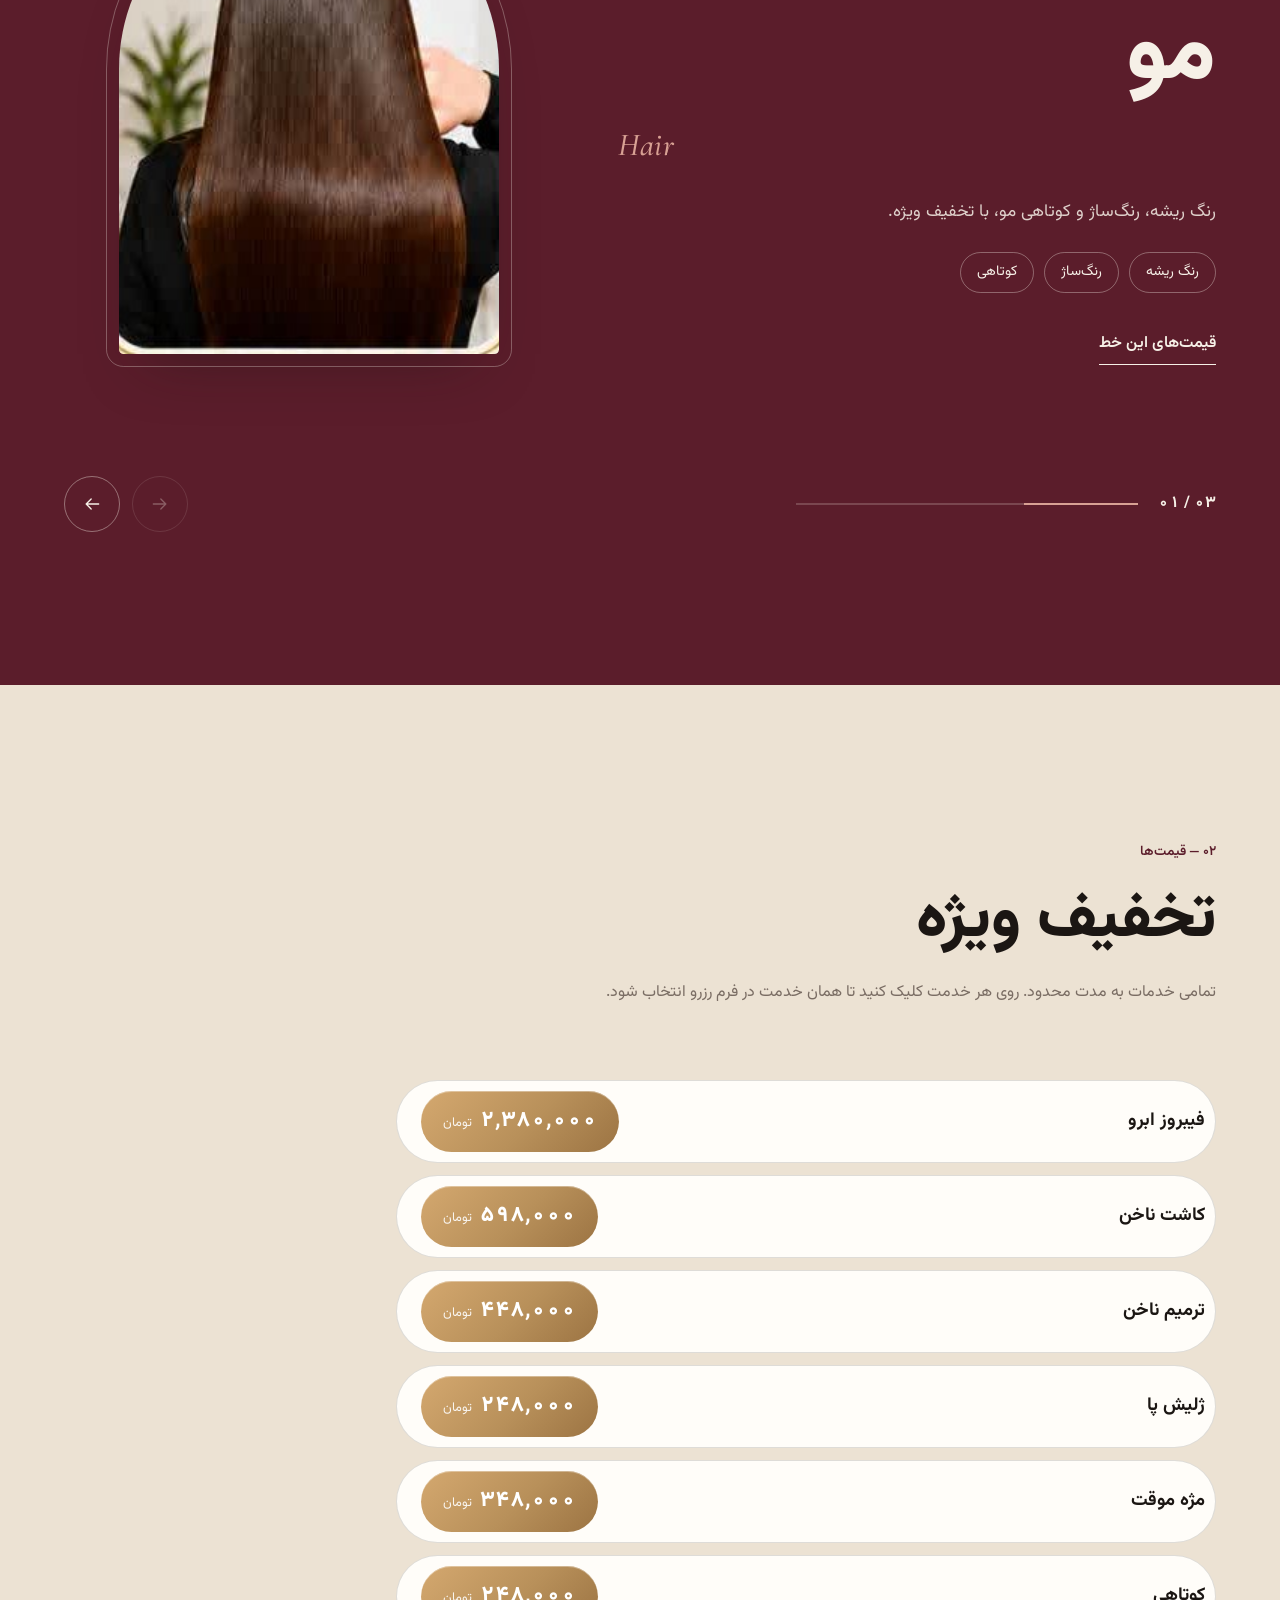
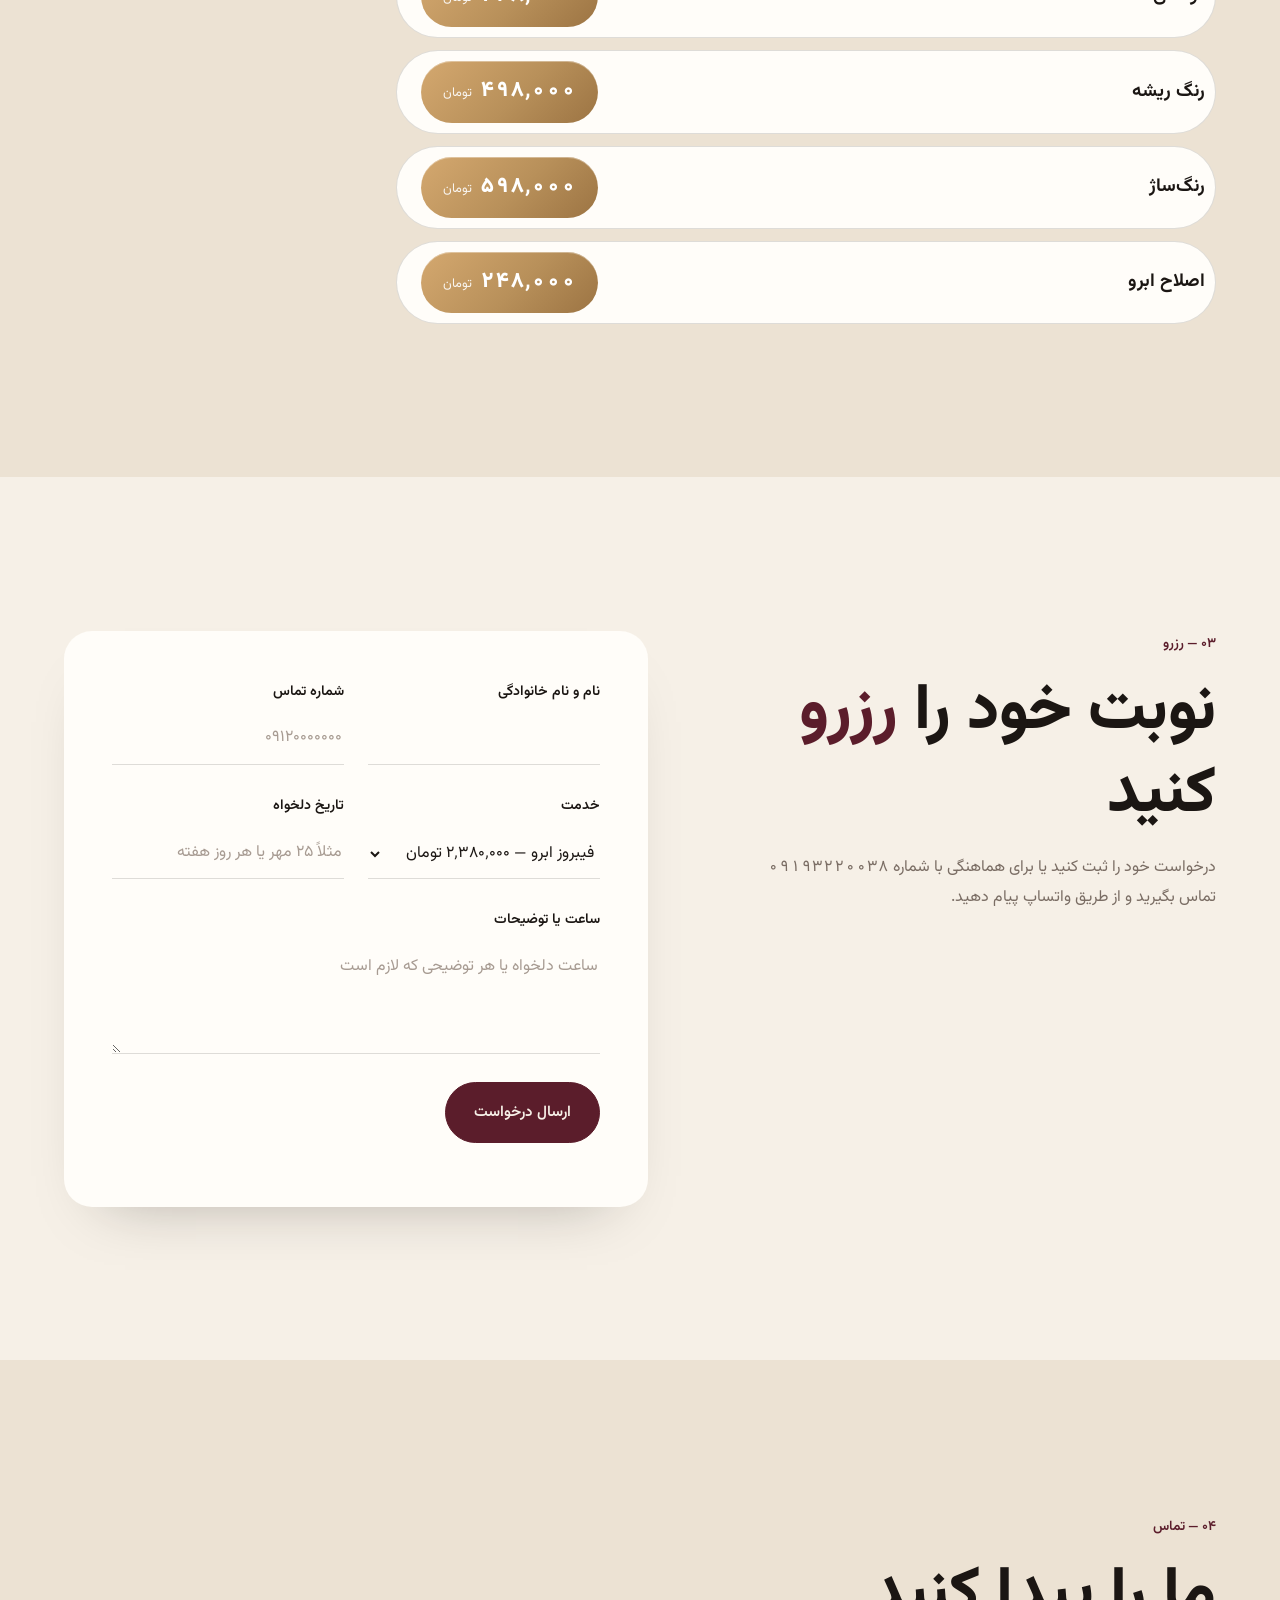
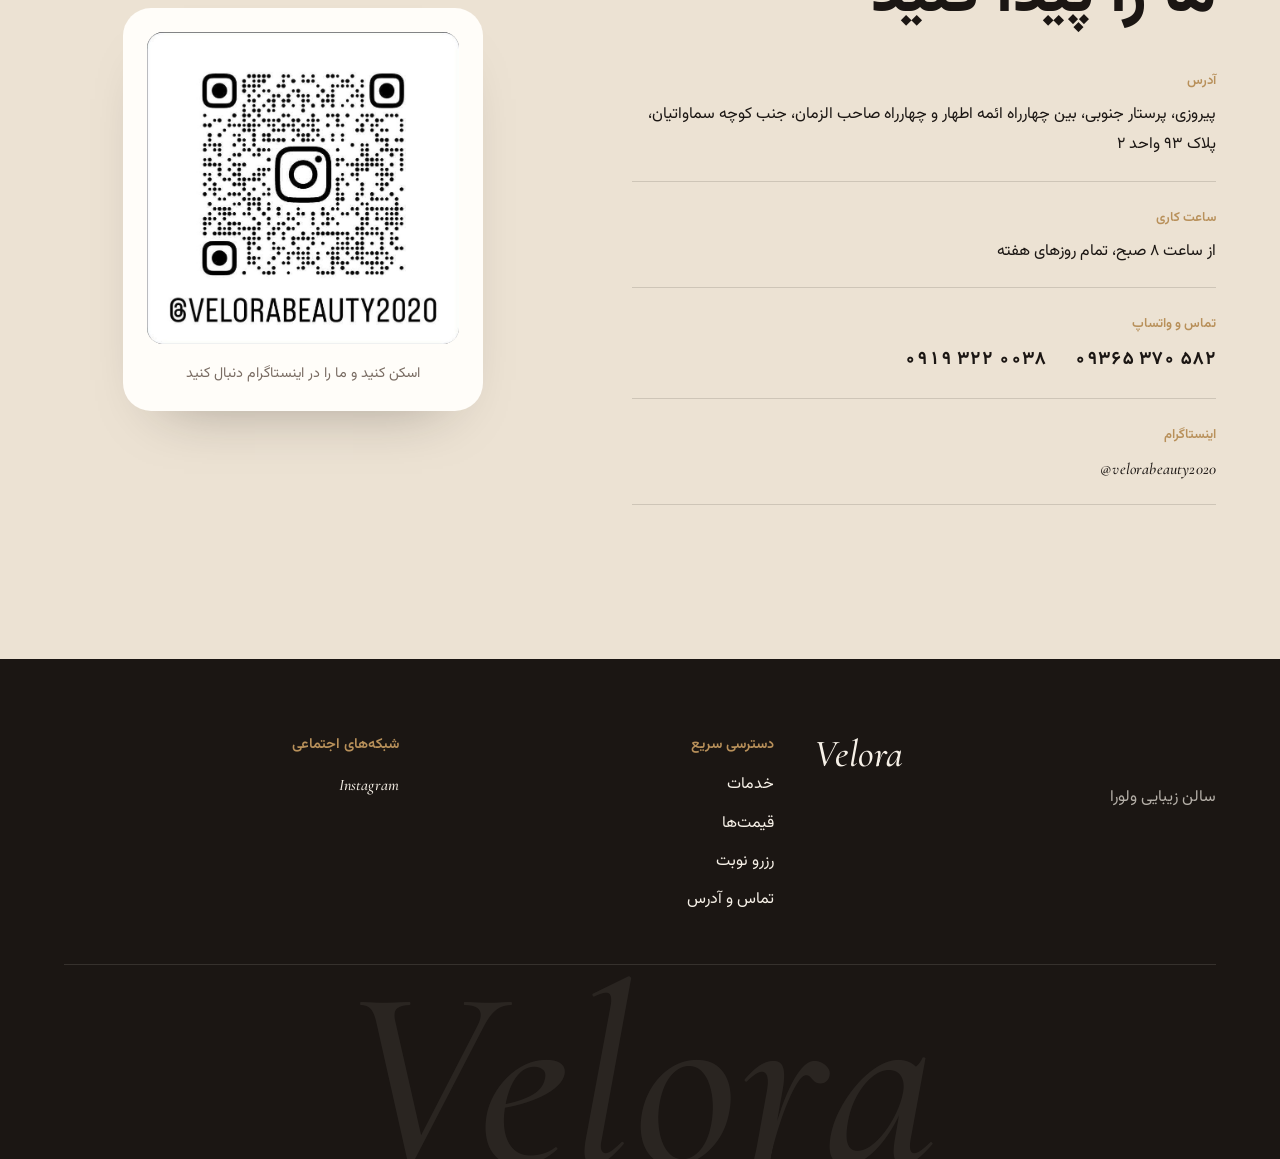
==== commit e267627b: "Add mobile action bar, floating WhatsApp button and Persian date field - Phone (<=720px): fixed bott" ====
--- a/velora-salon/index.html
+++ b/velora-salon/index.html
@@ -227,7 +227,7 @@
         </label>
         <label>
           تاریخ دلخواه
-          <input name="date" type="date">
+          <input name="date" type="text" inputmode="text" placeholder="مثلاً ۲۵ مهر یا هر روز هفته">
         </label>
         <label class="full">
           ساعت یا توضیحات
@@ -305,6 +305,16 @@
     <p class="footer-mark latin" aria-hidden="true">Velora</p>
   </footer>
 
+  <a class="wa-float" href="https://wa.me/989193220038" target="_blank" rel="noopener" aria-label="پیام در واتساپ">
+    <svg viewBox="0 0 24 24" fill="none" stroke="currentColor" stroke-width="1.7" stroke-linecap="round" stroke-linejoin="round" aria-hidden="true"><path d="M20 11.5a8 8 0 0 1-11.7 7.1L4 20l1.5-4.2A8 8 0 1 1 20 11.5z"/><path d="M9 10.5c.3 1.9 1.7 3.6 3.6 4.4l1.2-1.2 1.6.6"/></svg>
+  </a>
+
+  <nav class="mobile-bar" aria-label="اقدام سریع">
+    <a href="#booking" class="mb-btn mb-primary">رزرو نوبت</a>
+    <a href="https://wa.me/989193220038" target="_blank" rel="noopener" class="mb-btn">واتساپ</a>
+    <a href="tel:+989193220038" class="mb-btn">تماس</a>
+  </nav>
+
   <script src="main.js"></script>
 </body>
 </html>
--- a/velora-salon/styles.css
+++ b/velora-salon/styles.css
@@ -692,8 +692,7 @@
   transition: border-color 0.3s;
 }
 
-.booking-form input[type="tel"],
-.booking-form input[type="date"] {
+.booking-form input[type="tel"] {
   direction: ltr;
   text-align: right;
 }
@@ -978,6 +977,10 @@
     padding-block: 16px;
   }
 
+  body {
+    padding-bottom: 88px;
+  }
+
   .logo img {
     height: 36px;
   }
@@ -1008,6 +1011,75 @@
 
   .lines-buttons {
     margin-inline-start: auto;
+  }
+}
+
+/* ---------- Floating WhatsApp (desktop) and mobile action bar ---------- */
+.wa-float {
+  position: fixed;
+  inset-inline-start: 20px;
+  bottom: 20px;
+  z-index: 60;
+  display: grid;
+  place-items: center;
+  width: 56px;
+  height: 56px;
+  border-radius: 50%;
+  background: var(--oxblood);
+  color: var(--cream);
+  box-shadow: 0 16px 30px -12px rgba(91, 29, 43, 0.6);
+  transition: transform 0.4s var(--ease), background-color 0.4s;
+}
+
+.wa-float:hover {
+  transform: translateY(-3px) scale(1.05);
+  background: var(--ink);
+}
+
+.wa-float svg {
+  width: 26px;
+  height: 26px;
+}
+
+.mobile-bar {
+  display: none;
+  position: fixed;
+  inset-inline: 12px;
+  bottom: 12px;
+  z-index: 60;
+  grid-template-columns: repeat(3, 1fr);
+  gap: 8px;
+  padding: 8px;
+  border-radius: 999px;
+  background: rgba(255, 253, 249, 0.94);
+  -webkit-backdrop-filter: blur(12px);
+  backdrop-filter: blur(12px);
+  box-shadow: 0 18px 40px -16px rgba(27, 22, 19, 0.45);
+}
+
+.mb-btn {
+  display: grid;
+  place-items: center;
+  padding: 12px 6px;
+  border-radius: 999px;
+  font-size: 0.92rem;
+  font-weight: 700;
+  color: var(--ink);
+}
+
+.mb-btn.mb-primary {
+  background: var(--oxblood);
+  color: var(--cream);
+}
+
+/* Declared after the base rules above so the phone layout wins */
+@media (max-width: 720px) {
+  .wa-float {
+    display: none;
+  }
+
+  .mobile-bar {
+    display: grid;
   }
 }
 
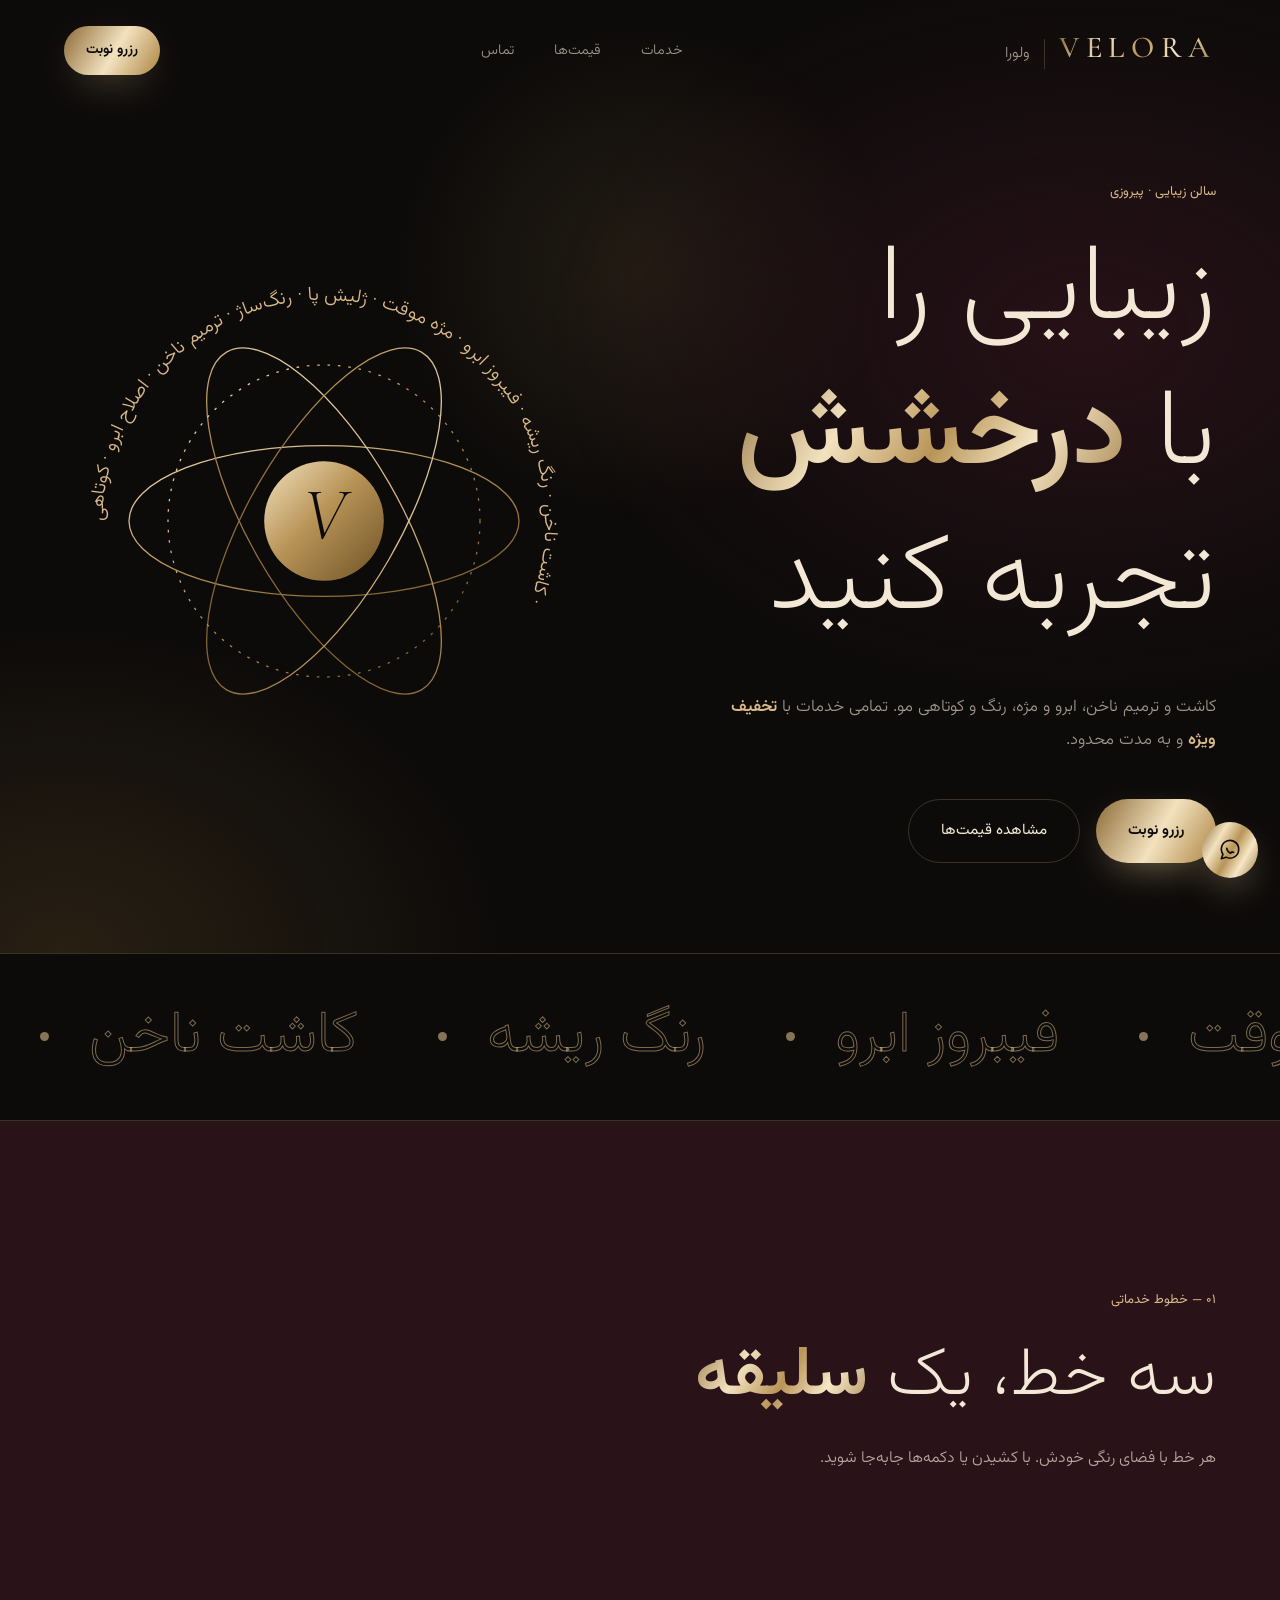
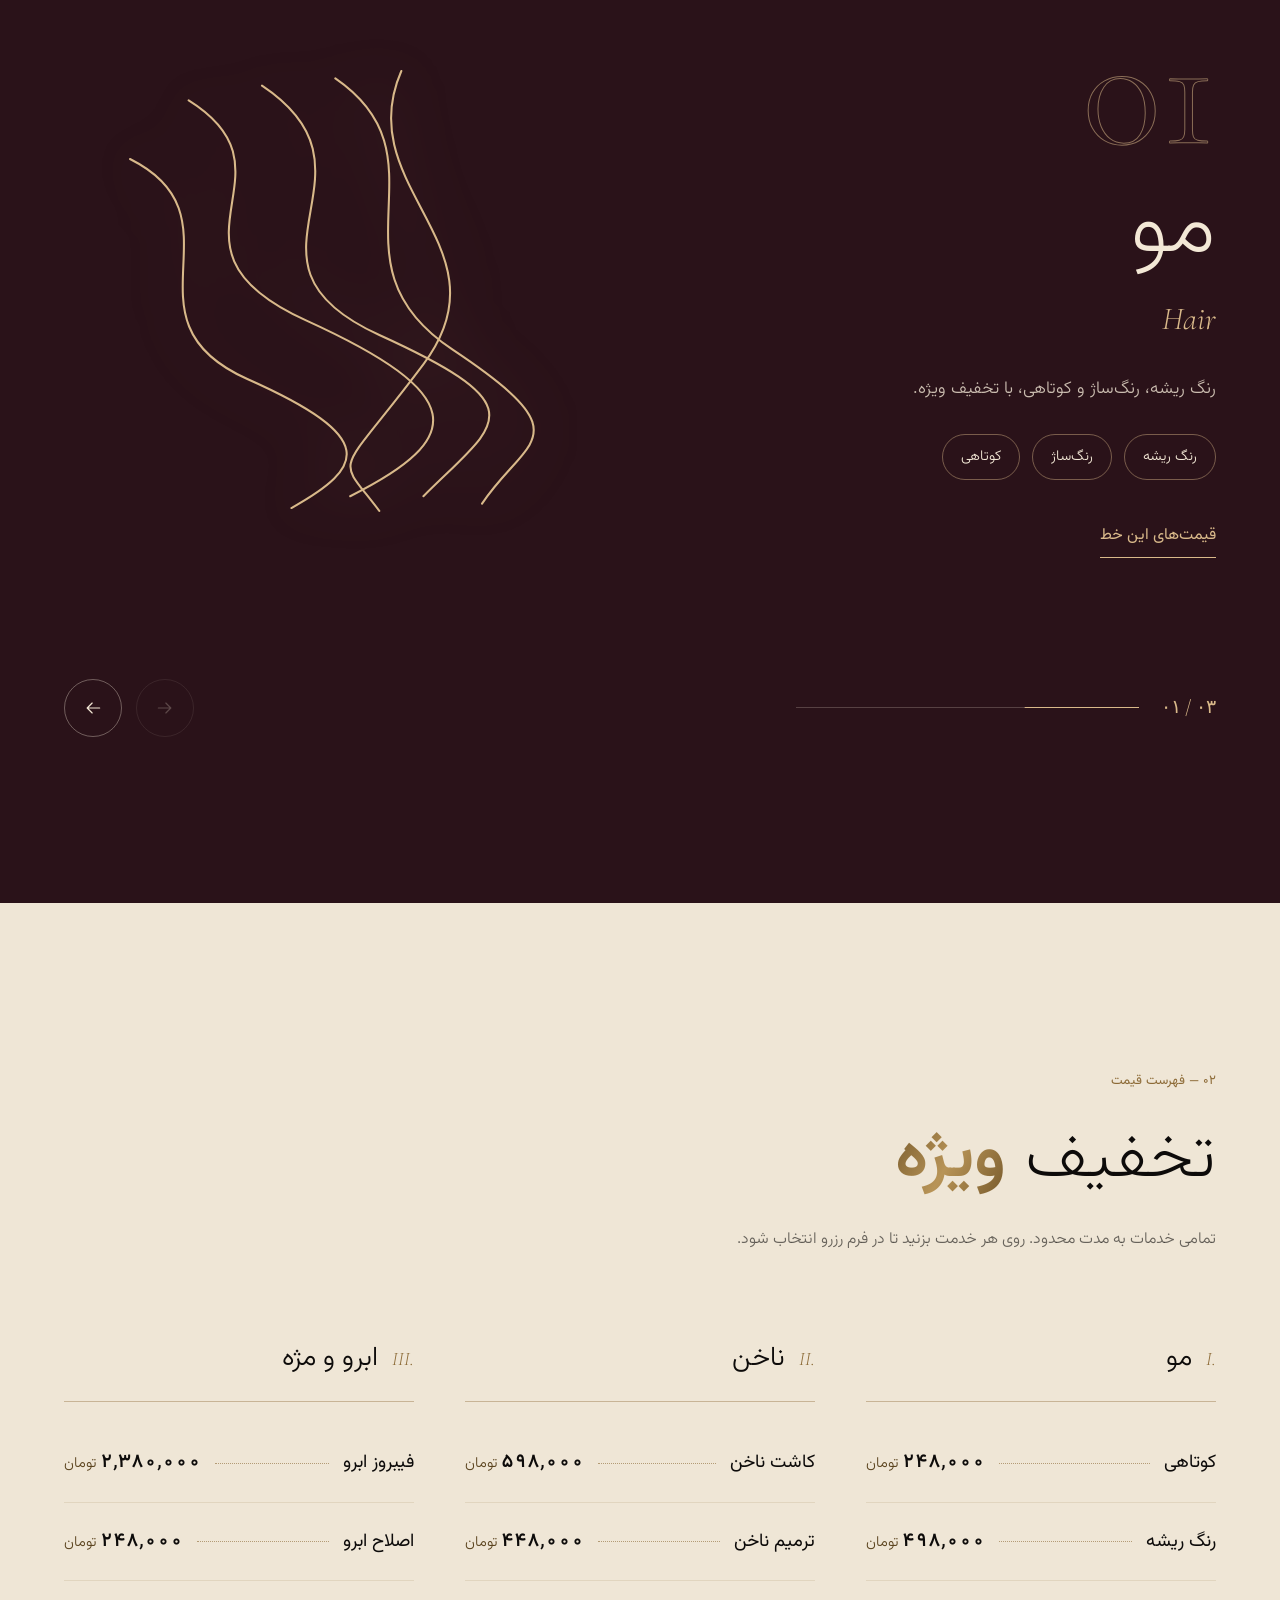
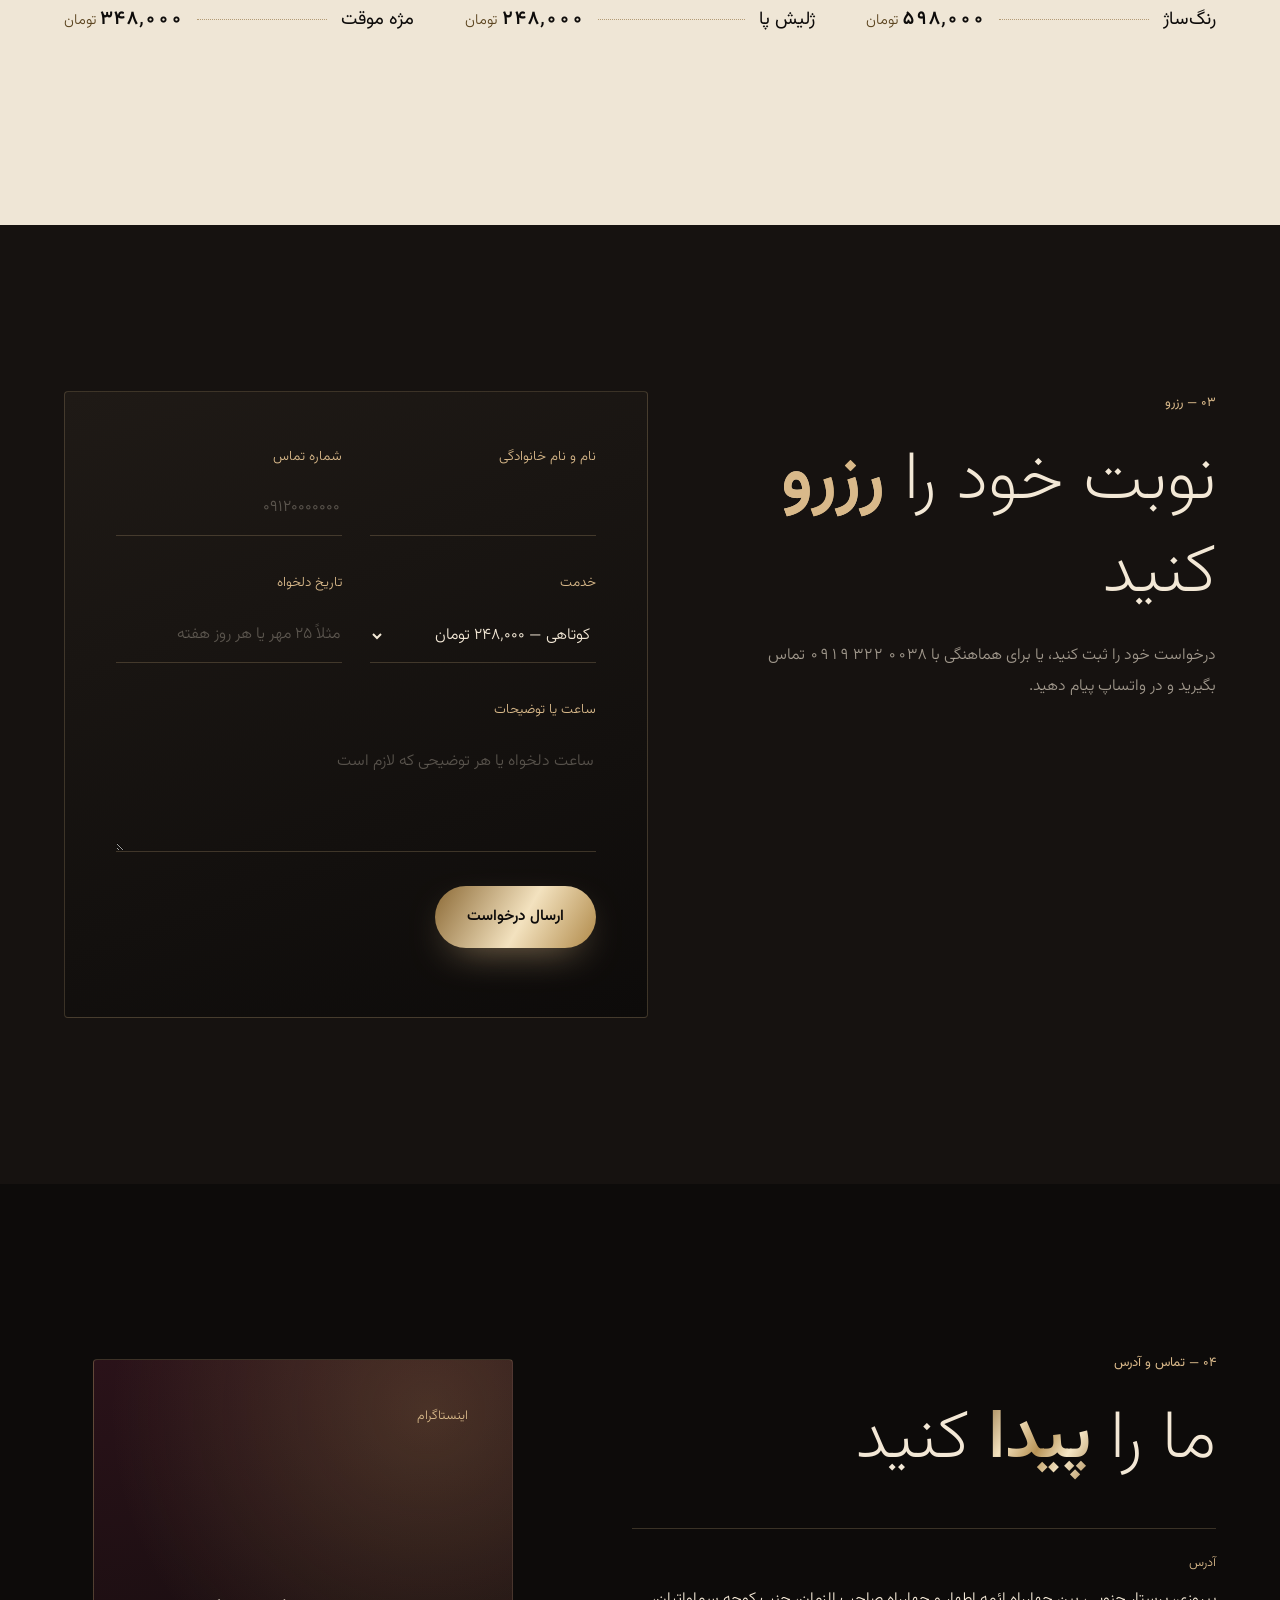
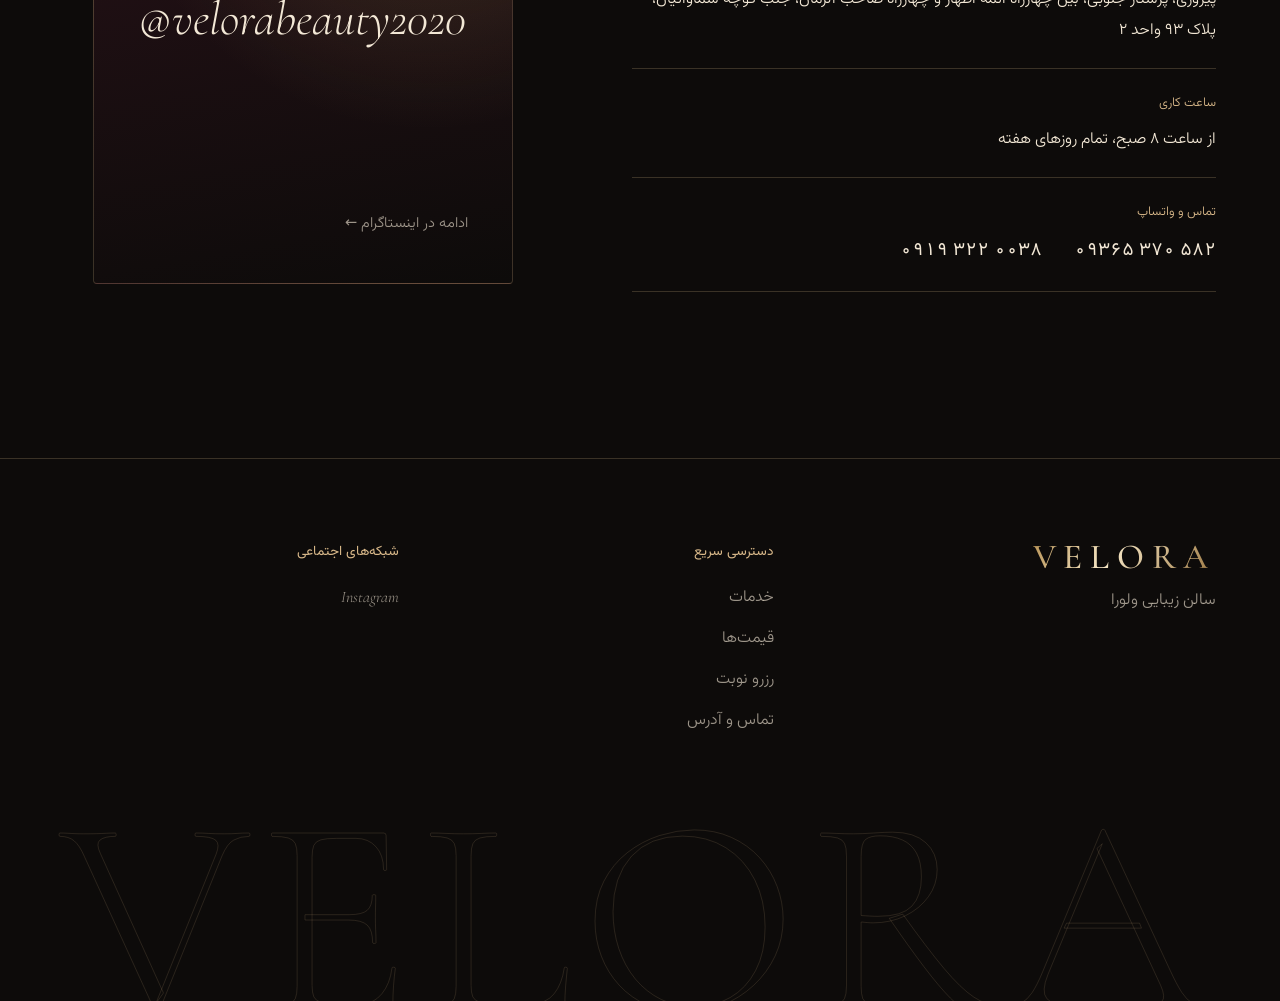
==== commit 9f89edd8: "Redesign salon site in a luxury direction without flyer imagery - Removed all images and crops taken" ====
--- a/velora-salon/index.html
+++ b/velora-salon/index.html
@@ -5,18 +5,26 @@
   <meta name="viewport" content="width=device-width, initial-scale=1">
   <title>ولورا | سالن زیبایی</title>
   <meta name="description" content="سالن زیبایی ولورا؛ کاشت و ترمیم ناخن، ابرو و مژه، رنگ و کوتاهی مو. تخفیف ویژه و به مدت محدود.">
-  <meta name="theme-color" content="#f6f0e7">
+  <meta name="theme-color" content="#0d0b0a">
   <meta name="robots" content="index, follow">
   <link rel="canonical" href="https://YOUR-DOMAIN.example/">
+
   <meta property="og:type" content="website">
   <meta property="og:locale" content="fa_IR">
   <meta property="og:site_name" content="ولورا">
   <meta property="og:title" content="ولورا | سالن زیبایی">
   <meta property="og:description" content="کاشت و ترمیم ناخن، ابرو و مژه، رنگ و کوتاهی مو. تخفیف ویژه و به مدت محدود.">
   <meta property="og:url" content="https://YOUR-DOMAIN.example/">
-  <meta property="og:image" content="https://YOUR-DOMAIN.example/assets/hair.jpg">
   <meta name="twitter:card" content="summary_large_image">
-  <link rel="icon" href="data:image/svg+xml,%3Csvg xmlns='http://www.w3.org/2000/svg' viewBox='0 0 64 64'%3E%3Crect width='64' height='64' rx='16' fill='%235b1d2b'/%3E%3Ctext x='32' y='44' font-family='Georgia,serif' font-size='36' font-style='italic' fill='%23b8905a' text-anchor='middle'%3EV%3C/text%3E%3C/svg%3E">
+
+  <link rel="icon" href="data:image/svg+xml,%3Csvg xmlns='http://www.w3.org/2000/svg' viewBox='0 0 64 64'%3E%3Crect width='64' height='64' rx='16' fill='%230d0b0a'/%3E%3Cpath d='M18 18l14 28 14-28' fill='none' stroke='%23d9b98a' stroke-width='3.2' stroke-linejoin='round'/%3E%3C/svg%3E">
+
+  <link rel="preconnect" href="https://fonts.googleapis.com">
+  <link rel="preconnect" href="https://fonts.gstatic.com" crossorigin>
+  <link href="https://fonts.googleapis.com/css2?family=Cormorant+Garamond:ital,wght@0,300;0,500;1,300;1,500&display=swap" rel="stylesheet">
+  <link href="https://fonts.googleapis.com/css2?family=Vazirmatn:wght@200;300;400;600;800&display=swap" rel="stylesheet">
+  <link rel="stylesheet" href="styles.css">
+
   <script type="application/ld+json">
   {
     "@context": "https://schema.org",
@@ -31,31 +39,25 @@
       "addressLocality": "تهران",
       "addressCountry": "IR"
     },
-    "sameAs": ["https://www.instagram.com/velorabeauty2020/"],
-    "image": "https://YOUR-DOMAIN.example/assets/hair.jpg"
+    "sameAs": ["https://www.instagram.com/velorabeauty2020/"]
   }
   </script>
-
-  <link rel="preconnect" href="https://fonts.googleapis.com">
-  <link rel="preconnect" href="https://fonts.gstatic.com" crossorigin>
-  <link href="https://fonts.googleapis.com/css2?family=Cormorant+Garamond:ital,wght@0,400;0,500;1,400;1,500&display=swap" rel="stylesheet">
-  <link href="https://fonts.googleapis.com/css2?family=Vazirmatn:wght@300;400;600;800&display=swap" rel="stylesheet">
-  <link rel="stylesheet" href="styles.css">
 </head>
 <body>
 
-  <div class="cursor" aria-hidden="true"></div>
+  <div class="glow" aria-hidden="true"></div>
 
   <header class="site-header">
-    <a href="#top" class="logo" aria-label="ولورا - صفحه اصلی">
-      <img src="assets/logo.png" alt="ولورا" width="453" height="129">
+    <a href="#top" class="brand" aria-label="ولورا - صفحه اصلی">
+      <span class="brand-en">Velora</span>
+      <span class="brand-fa">ولورا</span>
     </a>
     <nav class="nav" aria-label="ناوبری اصلی">
       <a href="#lines">خدمات</a>
       <a href="#prices">قیمت‌ها</a>
-      <a href="#contact">تماس و آدرس</a>
+      <a href="#contact">تماس</a>
     </nav>
-    <a href="#booking" class="btn btn-primary btn-sm">رزرو نوبت</a>
+    <a href="#booking" class="btn btn-gold btn-sm">رزرو نوبت</a>
   </header>
 
   <main id="top">
@@ -63,94 +65,122 @@
     <!-- ================= HERO ================= -->
     <section class="hero">
       <div class="hero-copy">
-        <p class="eyebrow">سالن زیبایی ولورا · پیروزی</p>
-
-        <h1 class="hero-title" aria-label="زیبایی را با آرامش تجربه کنید">
-          <span class="line"><span class="word" style="--d:0">زیبایی</span> <span class="word" style="--d:1">را</span></span>
-          <span class="line"><span class="word" style="--d:2">با</span> <span class="word" style="--d:3"><em>آرامش</em></span></span>
-          <span class="line"><span class="word" style="--d:4">تجربه</span> <span class="word" style="--d:5">کنید</span></span>
+        <p class="eyebrow">سالن زیبایی · پیروزی</p>
+        <h1 class="hero-title" aria-label="زیبایی را با درخشش تجربه کنید">
+          <span class="line"><span class="word" style="--d:0">زیبایی را</span></span>
+          <span class="line"><span class="word" style="--d:1">با <em>درخشش</em></span></span>
+          <span class="line"><span class="word" style="--d:2">تجربه کنید</span></span>
         </h1>
-
-        <p class="hero-sub">
-          کاشت و ترمیم ناخن، ابرو و مژه، رنگ و کوتاهی مو. تمامی خدمات با
-          <strong>تخفیف ویژه</strong> و به مدت محدود.
-        </p>
-
+        <p class="hero-sub">کاشت و ترمیم ناخن، ابرو و مژه، رنگ و کوتاهی مو. تمامی خدمات با <strong>تخفیف ویژه</strong> و به مدت محدود.</p>
         <div class="hero-actions">
-          <a href="#booking" class="btn btn-primary">رزرو نوبت</a>
-          <a href="#prices" class="btn btn-ghost">مشاهده قیمت‌ها</a>
-        </div>
-      </div>
-
-      <div class="hero-art" aria-hidden="true">
-        <div class="arch">
-          <img src="assets/hair.jpg" alt="">
-        </div>
-        <div class="badge">
-          <svg viewBox="0 0 200 200">
-            <defs>
-              <path id="badgePath" d="M100,100 m-74,0 a74,74 0 1,1 148,0 a74,74 0 1,1 -148,0"/>
-            </defs>
-            <text><textPath href="#badgePath" textLength="455" lengthAdjust="spacing">ولورا · تخفیف ویژه · به مدت محدود ·</textPath></text>
-          </svg>
-          <span class="latin badge-v">V</span>
-        </div>
-      </div>
-    </section>
-
-    <!-- ================= MARQUEE ================= -->
+          <a href="#booking" class="btn btn-gold">رزرو نوبت</a>
+          <a href="#prices" class="btn btn-line">مشاهده قیمت‌ها</a>
+        </div>
+      </div>
+
+      <div class="hero-visual" aria-hidden="true">
+        <svg class="orbit" viewBox="0 0 400 400">
+          <defs>
+            <linearGradient id="gold" x1="0" y1="0" x2="1" y2="1">
+              <stop offset="0" stop-color="#f3e2bf"/>
+              <stop offset=".45" stop-color="#b89457"/>
+              <stop offset="1" stop-color="#6e5226"/>
+            </linearGradient>
+            <path id="ringPath" d="M200,200 m-170,0 a170,170 0 1,1 340,0 a170,170 0 1,1 -340,0"/>
+          </defs>
+          <g class="orbit-rings" fill="none" stroke="url(#gold)" stroke-width="1">
+            <ellipse cx="200" cy="200" rx="150" ry="58"/>
+            <ellipse cx="200" cy="200" rx="150" ry="58" transform="rotate(60 200 200)"/>
+            <ellipse cx="200" cy="200" rx="150" ry="58" transform="rotate(120 200 200)"/>
+            <circle cx="200" cy="200" r="120" stroke-dasharray="2 6"/>
+          </g>
+          <text class="ring-text"><textPath href="#ringPath" startOffset="0">کاشت ناخن · رنگ ریشه · فیبروز ابرو · مژه موقت · ژلیش پا · رنگ‌ساژ · ترمیم ناخن · اصلاح ابرو · کوتاهی ·</textPath></text>
+          <circle cx="200" cy="200" r="46" fill="url(#gold)"/>
+          <text x="200" y="214" text-anchor="middle" class="core-v">V</text>
+        </svg>
+      </div>
+    </section>
+
+    <!-- ================= MARQUEE (outlined type) ================= -->
     <div class="marquee" aria-hidden="true">
-      <div class="marquee-track">
-        <span>کاشت ناخن</span><span>رنگ ریشه</span><span>فیبروز ابرو</span><span>مژه موقت</span><span>کوتاهی</span><span>ژلیش پا</span><span>رنگ‌ساژ</span><span>ترمیم ناخن</span><span>اصلاح ابرو</span>
-        <span>کاشت ناخن</span><span>رنگ ریشه</span><span>فیبروز ابرو</span><span>مژه موقت</span><span>کوتاهی</span><span>ژلیش پا</span><span>رنگ‌ساژ</span><span>ترمیم ناخن</span><span>اصلاح ابرو</span>
+      <div class="marquee-row">
+        <span>کاشت ناخن</span><span>رنگ ریشه</span><span>فیبروز ابرو</span><span>مژه موقت</span><span>ژلیش پا</span><span>رنگ‌ساژ</span><span>ترمیم ناخن</span><span>اصلاح ابرو</span><span>کوتاهی</span>
+        <span>کاشت ناخن</span><span>رنگ ریشه</span><span>فیبروز ابرو</span><span>مژه موقت</span><span>ژلیش پا</span><span>رنگ‌ساژ</span><span>ترمیم ناخن</span><span>اصلاح ابرو</span><span>کوتاهی</span>
       </div>
     </div>
 
     <!-- ================= LINES SLIDER ================= -->
     <section id="lines" class="lines section" aria-labelledby="lines-title">
       <header class="section-head" data-reveal>
-        <p class="eyebrow">۰۱ — خدمات</p>
-        <h2 id="lines-title" class="section-title">سه خط، یک سالن</h2>
-        <p>خدمات ولورا در سه خط دسته‌بندی شده‌اند. با کشیدن یا دکمه‌ها جابه‌جا شوید.</p>
+        <p class="eyebrow">۰۱ — خطوط خدماتی</p>
+        <h2 id="lines-title" class="section-title">سه خط، یک <em>سلیقه</em></h2>
+        <p>هر خط با فضای رنگی خودش. با کشیدن یا دکمه‌ها جابه‌جا شوید.</p>
       </header>
 
       <div class="lines-viewport" tabindex="0" role="region" aria-roledescription="اسلایدر" aria-label="خطوط خدماتی">
         <div class="lines-track">
 
-          <article class="line-slide" data-bg="#5b1d2b" data-fg="#f6f0e7" data-accent="#d8a194">
+          <article class="line-slide" data-bg="#2a1219" data-fg="#f3e8d6" data-accent="#d9b98a">
             <div class="line-copy">
               <span class="line-num">01</span>
               <h3 class="line-name">مو</h3>
-              <p class="line-latin latin">Hair</p>
-              <p class="line-desc">رنگ ریشه، رنگ‌ساژ و کوتاهی مو، با تخفیف ویژه.</p>
+              <p class="line-latin">Hair</p>
+              <p class="line-desc">رنگ ریشه، رنگ‌ساژ و کوتاهی، با تخفیف ویژه.</p>
               <ul class="tags"><li>رنگ ریشه</li><li>رنگ‌ساژ</li><li>کوتاهی</li></ul>
               <a href="#prices" class="link-arrow">قیمت‌های این خط</a>
             </div>
-            <div class="line-photo"><img src="assets/hair.jpg" alt="نمونه کار مو در سالن ولورا"></div>
+            <div class="line-art">
+              <svg viewBox="0 0 300 300" fill="none" stroke="currentColor" stroke-width="1.4" stroke-linecap="round" class="draw">
+                <path pathLength="1" d="M70 20 C 150 70, 40 120, 150 170 S 260 250, 180 290"/>
+                <path pathLength="1" d="M120 10 C 210 70, 90 130, 200 180 S 280 240, 230 290"/>
+                <path pathLength="1" d="M170 5 C 250 60, 160 130, 250 190 S 300 250, 270 295"/>
+                <path pathLength="1" d="M30 60 C 110 100, 20 170, 110 210 S 190 270, 140 298"/>
+                <path pathLength="1" d="M215 0 C 180 80, 290 120, 230 200 S 170 260, 200 300"/>
+              </svg>
+            </div>
           </article>
 
-          <article class="line-slide" data-bg="#d8a194" data-fg="#1b1613" data-accent="#5b1d2b">
+          <article class="line-slide" data-bg="#efe6d6" data-fg="#1d1714" data-accent="#8c6a36">
             <div class="line-copy">
               <span class="line-num">02</span>
               <h3 class="line-name">ناخن</h3>
-              <p class="line-latin latin">Nails</p>
-              <p class="line-desc">کاشت ناخن، ترمیم ناخن و ژلیش پا.</p>
+              <p class="line-latin">Nails</p>
+              <p class="line-desc">کاشت، ترمیم و ژلیش پا؛ با دقت در هر خط.</p>
               <ul class="tags"><li>کاشت ناخن</li><li>ترمیم ناخن</li><li>ژلیش پا</li></ul>
               <a href="#prices" class="link-arrow">قیمت‌های این خط</a>
             </div>
-            <div class="line-photo"><img src="assets/nails.jpg" alt="نمونه کار ناخن در سالن ولورا"></div>
+            <div class="line-art">
+              <svg viewBox="0 0 300 300" fill="none" stroke="currentColor" stroke-width="1.4" stroke-linecap="round" class="draw">
+                <path pathLength="1" d="M150 20 C 215 60, 232 150, 210 210 C 195 255, 170 282, 150 284 C 130 282, 105 255, 90 210 C 68 150, 85 60, 150 20 Z"/>
+                <path pathLength="1" d="M150 60 C 190 100, 196 160, 180 205 C 170 236, 158 254, 150 256 C 142 254, 130 236, 120 205 C 104 160, 110 100, 150 60 Z"/>
+                <path pathLength="1" d="M60 270 C 120 230, 190 236, 250 262"/>
+                <circle pathLength="1" cx="150" cy="150" r="14"/>
+              </svg>
+            </div>
           </article>
 
-          <article class="line-slide" data-bg="#1b1613" data-fg="#f6f0e7" data-accent="#b8905a">
+          <article class="line-slide" data-bg="#0d0b0a" data-fg="#f3e8d6" data-accent="#d9b98a">
             <div class="line-copy">
               <span class="line-num">03</span>
               <h3 class="line-name">ابرو و مژه</h3>
-              <p class="line-latin latin">Brows & Lashes</p>
+              <p class="line-latin">Brows &amp; Lashes</p>
               <p class="line-desc">فیبروز و اصلاح ابرو، همراه با مژه موقت.</p>
               <ul class="tags"><li>فیبروز ابرو</li><li>اصلاح ابرو</li><li>مژه موقت</li></ul>
               <a href="#prices" class="link-arrow">قیمت‌های این خط</a>
             </div>
-            <div class="line-photo"><img src="assets/lashes.jpg" alt="نمونه کار مژه و ابرو در سالن ولورا"></div>
+            <div class="line-art">
+              <svg viewBox="0 0 300 300" fill="none" stroke="currentColor" stroke-width="1.4" stroke-linecap="round" class="draw">
+                <path pathLength="1" d="M30 170 C 80 110, 200 100, 275 150"/>
+                <path pathLength="1" d="M30 170 C 90 230, 210 230, 275 150"/>
+                <path pathLength="1" d="M60 165 C 130 130, 200 128, 260 152"/>
+                <path pathLength="1" d="M92 185 L 84 210"/>
+                <path pathLength="1" d="M122 175 L 116 206"/>
+                <path pathLength="1" d="M152 172 L 150 204"/>
+                <path pathLength="1" d="M182 176 L 186 206"/>
+                <path pathLength="1" d="M212 182 L 222 207"/>
+                <circle pathLength="1" cx="152" cy="168" r="18"/>
+              </svg>
+            </div>
           </article>
 
         </div>
@@ -163,34 +193,51 @@
         </div>
         <div class="lines-buttons">
           <button class="round" type="button" data-prev aria-label="خط قبلی">
-            <svg viewBox="0 0 24 24" fill="none" stroke="currentColor" stroke-width="1.6" stroke-linecap="round" stroke-linejoin="round"><path d="M4 12h15M13 6l6 6-6 6"/></svg>
+            <svg viewBox="0 0 24 24" fill="none" stroke="currentColor" stroke-width="1.4" stroke-linecap="round" stroke-linejoin="round"><path d="M4 12h15M13 6l6 6-6 6"/></svg>
           </button>
           <button class="round" type="button" data-next aria-label="خط بعدی">
-            <svg viewBox="0 0 24 24" fill="none" stroke="currentColor" stroke-width="1.6" stroke-linecap="round" stroke-linejoin="round"><path d="M20 12H5M11 6l-6 6 6 6"/></svg>
+            <svg viewBox="0 0 24 24" fill="none" stroke="currentColor" stroke-width="1.4" stroke-linecap="round" stroke-linejoin="round"><path d="M20 12H5M11 6l-6 6 6 6"/></svg>
           </button>
         </div>
       </div>
     </section>
 
-    <!-- ================= PRICE LIST ================= -->
+    <!-- ================= PRICE LEDGER ================= -->
     <section id="prices" class="prices section" aria-labelledby="prices-title">
       <header class="section-head" data-reveal>
-        <p class="eyebrow">۰۲ — قیمت‌ها</p>
-        <h2 id="prices-title" class="section-title">تخفیف ویژه</h2>
-        <p>تمامی خدمات به مدت محدود. روی هر خدمت کلیک کنید تا همان خدمت در فرم رزرو انتخاب شود.</p>
+        <p class="eyebrow">۰۲ — فهرست قیمت</p>
+        <h2 id="prices-title" class="section-title">تخفیف <em>ویژه</em></h2>
+        <p>تمامی خدمات به مدت محدود. روی هر خدمت بزنید تا در فرم رزرو انتخاب شود.</p>
       </header>
 
-      <ul class="price-list" data-reveal>
-        <li><a href="#booking" data-service="فیبروز ابرو"><span class="svc">فیبروز ابرو</span><span class="price"><b>۲٬۳۸۰٬۰۰۰</b><small>تومان</small></span></a></li>
-        <li><a href="#booking" data-service="کاشت ناخن"><span class="svc">کاشت ناخن</span><span class="price"><b>۵۹۸٬۰۰۰</b><small>تومان</small></span></a></li>
-        <li><a href="#booking" data-service="ترمیم ناخن"><span class="svc">ترمیم ناخن</span><span class="price"><b>۴۴۸٬۰۰۰</b><small>تومان</small></span></a></li>
-        <li><a href="#booking" data-service="ژلیش پا"><span class="svc">ژلیش پا</span><span class="price"><b>۲۴۸٬۰۰۰</b><small>تومان</small></span></a></li>
-        <li><a href="#booking" data-service="مژه موقت"><span class="svc">مژه موقت</span><span class="price"><b>۳۴۸٬۰۰۰</b><small>تومان</small></span></a></li>
-        <li><a href="#booking" data-service="کوتاهی"><span class="svc">کوتاهی</span><span class="price"><b>۲۴۸٬۰۰۰</b><small>تومان</small></span></a></li>
-        <li><a href="#booking" data-service="رنگ ریشه"><span class="svc">رنگ ریشه</span><span class="price"><b>۴۹۸٬۰۰۰</b><small>تومان</small></span></a></li>
-        <li><a href="#booking" data-service="رنگ‌ساژ"><span class="svc">رنگ‌ساژ</span><span class="price"><b>۵۹۸٬۰۰۰</b><small>تومان</small></span></a></li>
-        <li><a href="#booking" data-service="اصلاح ابرو"><span class="svc">اصلاح ابرو</span><span class="price"><b>۲۴۸٬۰۰۰</b><small>تومان</small></span></a></li>
-      </ul>
+      <div class="ledger">
+        <div class="ledger-group" data-reveal>
+          <h3 class="ledger-title"><span class="latin">I.</span> مو</h3>
+          <ul>
+            <li><a href="#booking" data-service="کوتاهی"><span class="svc">کوتاهی</span><span class="leader"></span><span class="price"><b>۲۴۸٬۰۰۰</b> تومان</span></a></li>
+            <li><a href="#booking" data-service="رنگ ریشه"><span class="svc">رنگ ریشه</span><span class="leader"></span><span class="price"><b>۴۹۸٬۰۰۰</b> تومان</span></a></li>
+            <li><a href="#booking" data-service="رنگ‌ساژ"><span class="svc">رنگ‌ساژ</span><span class="leader"></span><span class="price"><b>۵۹۸٬۰۰۰</b> تومان</span></a></li>
+          </ul>
+        </div>
+
+        <div class="ledger-group" data-reveal>
+          <h3 class="ledger-title"><span class="latin">II.</span> ناخن</h3>
+          <ul>
+            <li><a href="#booking" data-service="کاشت ناخن"><span class="svc">کاشت ناخن</span><span class="leader"></span><span class="price"><b>۵۹۸٬۰۰۰</b> تومان</span></a></li>
+            <li><a href="#booking" data-service="ترمیم ناخن"><span class="svc">ترمیم ناخن</span><span class="leader"></span><span class="price"><b>۴۴۸٬۰۰۰</b> تومان</span></a></li>
+            <li><a href="#booking" data-service="ژلیش پا"><span class="svc">ژلیش پا</span><span class="leader"></span><span class="price"><b>۲۴۸٬۰۰۰</b> تومان</span></a></li>
+          </ul>
+        </div>
+
+        <div class="ledger-group" data-reveal>
+          <h3 class="ledger-title"><span class="latin">III.</span> ابرو و مژه</h3>
+          <ul>
+            <li><a href="#booking" data-service="فیبروز ابرو"><span class="svc">فیبروز ابرو</span><span class="leader"></span><span class="price"><b>۲٬۳۸۰٬۰۰۰</b> تومان</span></a></li>
+            <li><a href="#booking" data-service="اصلاح ابرو"><span class="svc">اصلاح ابرو</span><span class="leader"></span><span class="price"><b>۲۴۸٬۰۰۰</b> تومان</span></a></li>
+            <li><a href="#booking" data-service="مژه موقت"><span class="svc">مژه موقت</span><span class="leader"></span><span class="price"><b>۳۴۸٬۰۰۰</b> تومان</span></a></li>
+          </ul>
+        </div>
+      </div>
     </section>
 
     <!-- ================= BOOKING ================= -->
@@ -198,10 +245,10 @@
       <div class="booking-intro" data-reveal>
         <p class="eyebrow">۰۳ — رزرو</p>
         <h2 id="booking-title" class="section-title">نوبت خود را <em>رزرو</em> کنید</h2>
-        <p>درخواست خود را ثبت کنید یا برای هماهنگی با شماره <span class="latin-num">۰۹۱۹۳۲۲۰۰۳۸</span> تماس بگیرید و از طریق واتساپ پیام دهید.</p>
-      </div>
-
-      <form id="booking-form" class="booking-form" novalidate>
+        <p>درخواست خود را ثبت کنید، یا برای هماهنگی با <span class="latin-num">۰۹۱۹ ۳۲۲ ۰۰۳۸</span> تماس بگیرید و در واتساپ پیام دهید.</p>
+      </div>
+
+      <form id="booking-form" class="booking-form" novalidate data-reveal>
         <label>
           نام و نام خانوادگی
           <input name="name" autocomplete="name" required>
@@ -213,29 +260,29 @@
         <label>
           خدمت
           <select name="service">
-            <option value="فیبروز ابرو">فیبروز ابرو — ۲٬۳۸۰٬۰۰۰ تومان</option>
+            <option value="کوتاهی">کوتاهی — ۲۴۸٬۰۰۰ تومان</option>
+            <option value="رنگ ریشه">رنگ ریشه — ۴۹۸٬۰۰۰ تومان</option>
+            <option value="رنگ‌ساژ">رنگ‌ساژ — ۵۹۸٬۰۰۰ تومان</option>
             <option value="کاشت ناخن">کاشت ناخن — ۵۹۸٬۰۰۰ تومان</option>
             <option value="ترمیم ناخن">ترمیم ناخن — ۴۴۸٬۰۰۰ تومان</option>
             <option value="ژلیش پا">ژلیش پا — ۲۴۸٬۰۰۰ تومان</option>
+            <option value="فیبروز ابرو">فیبروز ابرو — ۲٬۳۸۰٬۰۰۰ تومان</option>
+            <option value="اصلاح ابرو">اصلاح ابرو — ۲۴۸٬۰۰۰ تومان</option>
             <option value="مژه موقت">مژه موقت — ۳۴۸٬۰۰۰ تومان</option>
-            <option value="کوتاهی">کوتاهی — ۲۴۸٬۰۰۰ تومان</option>
-            <option value="رنگ ریشه">رنگ ریشه — ۴۹۸٬۰۰۰ تومان</option>
-            <option value="رنگ‌ساژ">رنگ‌ساژ — ۵۹۸٬۰۰۰ تومان</option>
-            <option value="اصلاح ابرو">اصلاح ابرو — ۲۴۸٬۰۰۰ تومان</option>
-            <option value="سایر">سایر (توضیح دهید)</option>
+            <option value="سایر">سایر (در توضیحات بنویسید)</option>
           </select>
         </label>
         <label>
           تاریخ دلخواه
-          <input name="date" type="text" inputmode="text" placeholder="مثلاً ۲۵ مهر یا هر روز هفته">
+          <input name="date" type="text" placeholder="مثلاً ۲۵ مهر یا هر روز هفته">
         </label>
         <label class="full">
           ساعت یا توضیحات
           <textarea name="note" rows="3" placeholder="ساعت دلخواه یا هر توضیحی که لازم است"></textarea>
         </label>
         <div class="full form-foot">
-          <button class="btn btn-primary" type="submit">ارسال درخواست</button>
-          <a class="btn btn-ghost wa-link" href="#" target="_blank" rel="noopener" hidden>ادامه در واتساپ</a>
+          <button class="btn btn-gold" type="submit">ارسال درخواست</button>
+          <a class="btn btn-line wa-link" href="#" target="_blank" rel="noopener" hidden>ادامه در واتساپ</a>
           <p class="form-status" role="status" aria-live="polite"></p>
         </div>
       </form>
@@ -245,8 +292,8 @@
     <section id="contact" class="contact section" aria-labelledby="contact-title">
       <div class="contact-grid">
         <div data-reveal>
-          <p class="eyebrow">۰۴ — تماس</p>
-          <h2 id="contact-title" class="section-title">ما را پیدا کنید</h2>
+          <p class="eyebrow">۰۴ — تماس و آدرس</p>
+          <h2 id="contact-title" class="section-title">ما را <em>پیدا</em> کنید</h2>
           <ul class="contact-list">
             <li>
               <span class="label">آدرس</span>
@@ -263,17 +310,14 @@
                 <a href="tel:+989193220038" class="latin-num">۰۹۱۹ ۳۲۲ ۰۰۳۸</a>
               </span>
             </li>
-            <li>
-              <span class="label">اینستاگرام</span>
-              <a href="https://www.instagram.com/velorabeauty2020/" target="_blank" rel="noopener" class="latin">@velorabeauty2020</a>
-            </li>
           </ul>
         </div>
 
-        <figure class="qr-card" data-reveal>
-          <img src="assets/instagram-qr.jpg" alt="بارکد اینستاگرام ولورا: velorabeauty2020">
-          <figcaption>اسکن کنید و ما را در اینستاگرام دنبال کنید</figcaption>
-        </figure>
+        <a class="insta-card" href="https://www.instagram.com/velorabeauty2020/" target="_blank" rel="noopener" data-reveal>
+          <span class="insta-kicker">اینستاگرام</span>
+          <span class="insta-handle latin">@velorabeauty2020</span>
+          <span class="insta-go">ادامه در اینستاگرام ←</span>
+        </a>
       </div>
     </section>
 
@@ -283,7 +327,7 @@
   <footer class="site-footer">
     <div class="footer-grid">
       <div class="footer-brand">
-        <span class="latin">Velora</span>
+        <span class="brand-en">Velora</span>
         <p>سالن زیبایی ولورا</p>
       </div>
       <nav aria-label="پیوندهای فوتر">
@@ -302,11 +346,11 @@
         </ul>
       </div>
     </div>
-    <p class="footer-mark latin" aria-hidden="true">Velora</p>
+    <p class="footer-mark" aria-hidden="true">VELORA</p>
   </footer>
 
   <a class="wa-float" href="https://wa.me/989193220038" target="_blank" rel="noopener" aria-label="پیام در واتساپ">
-    <svg viewBox="0 0 24 24" fill="none" stroke="currentColor" stroke-width="1.7" stroke-linecap="round" stroke-linejoin="round" aria-hidden="true"><path d="M20 11.5a8 8 0 0 1-11.7 7.1L4 20l1.5-4.2A8 8 0 1 1 20 11.5z"/><path d="M9 10.5c.3 1.9 1.7 3.6 3.6 4.4l1.2-1.2 1.6.6"/></svg>
+    <svg viewBox="0 0 24 24" fill="none" stroke="currentColor" stroke-width="1.5" stroke-linecap="round" stroke-linejoin="round" aria-hidden="true"><path d="M20 11.5a8 8 0 0 1-11.7 7.1L4 20l1.5-4.2A8 8 0 1 1 20 11.5z"/><path d="M9 10.5c.3 1.9 1.7 3.6 3.6 4.4l1.2-1.2 1.6.6"/></svg>
   </a>
 
   <nav class="mobile-bar" aria-label="اقدام سریع">
--- a/velora-salon/styles.css
+++ b/velora-salon/styles.css
@@ -1,21 +1,25 @@
 /* ==========================================================================
-   Velora — سالن زیبایی ولورا
+   Velora — سالن زیبایی ولورا · طراحی لوکس (بدون تصویر، با گرافیک خطی)
    ========================================================================== */
 
 :root {
-  --ink: #1b1613;
-  --cream: #f6f0e7;
-  --paper: #ece2d3;
-  --oxblood: #5b1d2b;
-  --rose: #d8a194;
-  --gold: #b8905a;
-  --muted: #7a6d64;
-  --line: rgba(27, 22, 19, 0.14);
-
-  --gutter: clamp(16px, 5vw, 80px);
+  --noir: #0d0b0a;
+  --noir-2: #161210;
+  --noir-3: #1f1a16;
+  --ivory: #f3e8d6;
+  --ivory-2: #efe6d6;
+  --plum: #2a1219;
+  --champagne: #d9b98a;
+  --gold: #b89457;
+  --gold-deep: #8c6a36;
+  --muted: rgba(243, 232, 214, 0.62);
+  --hair: rgba(217, 185, 138, 0.22);
+
+  --gutter: clamp(16px, 5vw, 88px);
   --ease: cubic-bezier(0.2, 0.7, 0.1, 1);
   --display: "Cormorant Garamond", Georgia, serif;
   --body: "Vazirmatn", Tahoma, system-ui, sans-serif;
+  --gold-grad: linear-gradient(120deg, #8c6a36 0%, #f3e2bf 30%, #b89457 52%, #f6e7c6 72%, #9b7740 100%);
 }
 
 *,
@@ -31,15 +35,15 @@
 
 body {
   margin: 0;
-  background: var(--cream);
-  color: var(--ink);
+  background: var(--noir);
+  color: var(--ivory);
   font-family: var(--body);
-  line-height: 1.9;
+  font-weight: 300;
+  line-height: 1.95;
   overflow-x: hidden;
   -webkit-font-smoothing: antialiased;
 }
 
-img,
 svg {
   display: block;
   max-width: 100%;
@@ -66,23 +70,19 @@
 }
 
 :focus-visible {
-  outline: 2px solid var(--gold);
-  outline-offset: 4px;
-  border-radius: 4px;
-}
-
-/* Latin text uses the display serif. Persian text is never letter-spaced:
-   that breaks the joining of Arabic-script letters. */
+  outline: 1px solid var(--champagne);
+  outline-offset: 5px;
+}
+
+/* Latin type uses the display serif. Persian text is never letter-spaced. */
 .latin {
   font-family: var(--display);
   font-style: italic;
-  font-weight: 500;
+  font-weight: 300;
   direction: ltr;
   unicode-bidi: isolate;
-  letter-spacing: 0.01em;
-}
-
-/* Phone numbers and handles read left-to-right inside RTL text */
+}
+
 .latin-num {
   direction: ltr;
   unicode-bidi: isolate;
@@ -90,31 +90,41 @@
 }
 
 .eyebrow {
-  font-size: 0.85rem;
-  font-weight: 600;
-  color: var(--accent-text, var(--oxblood));
-  margin: 0 0 14px;
+  margin: 0 0 18px;
+  font-size: 0.82rem;
+  font-weight: 400;
+  color: var(--champagne);
 }
 
 .section {
-  padding: clamp(80px, 12vw, 160px) var(--gutter);
+  padding: clamp(96px, 13vw, 180px) var(--gutter);
 }
 
 .section-head {
   max-width: 720px;
-  margin-bottom: clamp(40px, 6vw, 72px);
+  margin-bottom: clamp(44px, 6vw, 80px);
 }
 
 .section-head p:not(.eyebrow) {
+  margin: 0;
   color: var(--muted);
-  margin: 0;
 }
 
 .section-title {
-  font-size: clamp(2.2rem, 5vw, 4rem);
-  line-height: 1.3;
-  font-weight: 800;
-  margin: 0 0 16px;
+  margin: 0 0 18px;
+  font-size: clamp(2.4rem, 5.4vw, 4.4rem);
+  line-height: 1.35;
+  font-weight: 200;
+}
+
+.section-title em,
+.hero-title em {
+  font-style: normal;
+  font-weight: 600;
+  background: var(--gold-grad);
+  -webkit-background-clip: text;
+  background-clip: text;
+  color: transparent;
 }
 
 /* ---------- Buttons ---------- */
@@ -122,43 +132,61 @@
   display: inline-flex;
   align-items: center;
   gap: 10px;
-  padding: 15px 28px;
+  padding: 16px 32px;
   border-radius: 999px;
-  border: 1px solid currentColor;
-  font-weight: 600;
   font-size: 0.95rem;
-  transition: background-color 0.4s var(--ease), color 0.4s var(--ease),
-    border-color 0.4s var(--ease), transform 0.4s var(--ease);
+  font-weight: 400;
+  transition: background 0.5s var(--ease), color 0.5s var(--ease),
+    border-color 0.5s var(--ease), transform 0.5s var(--ease), box-shadow 0.5s var(--ease);
 }
 
 .btn:hover {
   transform: translateY(-2px);
 }
 
-.btn-primary {
-  background: var(--oxblood);
-  border-color: var(--oxblood);
-  color: var(--cream);
-}
-
-.btn-primary:hover {
-  background: var(--ink);
-  border-color: var(--ink);
-}
-
-.btn-ghost {
+.btn-gold {
+  background: var(--gold-grad);
+  background-size: 200% 100%;
+  color: var(--noir);
+  font-weight: 600;
+  box-shadow: 0 14px 40px -18px rgba(217, 185, 138, 0.8);
+}
+
+.btn-gold:hover {
+  background-position: 100% 0;
+  box-shadow: 0 18px 50px -16px rgba(217, 185, 138, 0.9);
+}
+
+.btn-line {
+  border: 1px solid var(--hair);
+  color: var(--ivory);
   background: transparent;
 }
 
-.btn-ghost:hover {
-  background: var(--ink);
-  border-color: var(--ink);
-  color: var(--cream);
+.btn-line:hover {
+  border-color: var(--champagne);
+  color: var(--champagne);
 }
 
 .btn-sm {
-  padding: 10px 20px;
+  padding: 11px 22px;
   font-size: 0.88rem;
+}
+
+/* ---------- Ambient glow that follows the pointer ---------- */
+.glow {
+  position: fixed;
+  inset: 0;
+  z-index: 0;
+  pointer-events: none;
+  background: radial-gradient(420px circle at var(--gx, 50%) var(--gy, 30%), rgba(184, 148, 87, 0.13), transparent 60%);
+}
+
+main,
+.site-header,
+.site-footer {
+  position: relative;
+  z-index: 1;
 }
 
 /* ---------- Header ---------- */
@@ -170,63 +198,74 @@
   align-items: center;
   justify-content: space-between;
   gap: 24px;
-  padding: 22px var(--gutter);
-  transition: background-color 0.5s, backdrop-filter 0.5s, padding 0.5s, box-shadow 0.5s;
+  padding: 26px var(--gutter);
+  transition: background-color 0.6s, backdrop-filter 0.6s, padding 0.6s, border-color 0.6s;
+  border-bottom: 1px solid transparent;
 }
 
 .site-header.is-scrolled {
-  padding-block: 14px;
-  background: rgba(246, 240, 231, 0.86);
-  -webkit-backdrop-filter: blur(14px);
-  backdrop-filter: blur(14px);
-  box-shadow: 0 1px 0 var(--line);
-}
-
-.logo {
+  padding-block: 16px;
+  background: rgba(13, 11, 10, 0.82);
+  -webkit-backdrop-filter: blur(16px);
+  backdrop-filter: blur(16px);
+  border-color: var(--hair);
+}
+
+.brand {
   display: flex;
   align-items: baseline;
-  gap: 12px;
-}
-
-.logo .latin {
+  gap: 14px;
+}
+
+.brand-en {
+  font-family: var(--display);
   font-size: 1.9rem;
   font-weight: 500;
-  letter-spacing: 0.06em;
+  letter-spacing: 0.22em;
+  text-transform: uppercase;
+  background: var(--gold-grad);
+  -webkit-background-clip: text;
+  background-clip: text;
+  color: transparent;
   line-height: 1;
 }
 
-.logo img {
-  height: 44px;
-  width: auto;
-}
-
-.logo small {
+.brand-fa {
+  padding-inline-start: 14px;
+  border-inline-start: 1px solid var(--hair);
   font-size: 0.95rem;
-  font-weight: 600;
+  font-weight: 300;
   color: var(--muted);
 }
 
 .nav {
   display: flex;
-  gap: 32px;
-  font-size: 0.92rem;
+  gap: 40px;
+  font-size: 0.9rem;
+  font-weight: 300;
 }
 
 .nav a {
   position: relative;
   padding-block: 4px;
+  color: var(--muted);
+  transition: color 0.4s;
 }
 
 .nav a::after {
   content: "";
   position: absolute;
   inset-inline: 0;
-  bottom: -2px;
+  bottom: -3px;
   height: 1px;
-  background: currentColor;
+  background: var(--champagne);
   transform: scaleX(0);
   transform-origin: right;
-  transition: transform 0.5s var(--ease);
+  transition: transform 0.6s var(--ease);
+}
+
+.nav a:hover {
+  color: var(--ivory);
 }
 
 .nav a:hover::after {
@@ -236,13 +275,12 @@
 /* ---------- Hero ---------- */
 .hero {
   position: relative;
-  isolation: isolate;
   min-height: 100svh;
   display: grid;
-  grid-template-columns: 1.15fr 0.85fr;
+  grid-template-columns: 1.1fr 0.9fr;
   align-items: center;
-  gap: clamp(24px, 4vw, 64px);
-  padding: clamp(120px, 18vh, 170px) var(--gutter) 80px;
+  gap: clamp(32px, 5vw, 80px);
+  padding: clamp(140px, 20vh, 190px) var(--gutter) 90px;
   overflow: hidden;
 }
 
@@ -252,160 +290,145 @@
   inset: 0;
   z-index: -1;
   background:
-    radial-gradient(60% 60% at 82% 30%, rgba(216, 161, 148, 0.45), transparent 70%),
-    radial-gradient(50% 50% at 8% 95%, rgba(184, 144, 90, 0.25), transparent 70%);
+    radial-gradient(60% 55% at 85% 35%, rgba(42, 18, 25, 0.9), transparent 70%),
+    radial-gradient(50% 50% at 5% 100%, rgba(140, 106, 54, 0.22), transparent 70%);
 }
 
 .hero-title {
-  font-size: clamp(3.2rem, 8vw, 7.4rem);
-  line-height: 1.25;
-  font-weight: 800;
-  margin: 0 0 28px;
+  margin: 0 0 32px;
+  font-size: clamp(3.4rem, 8.6vw, 8rem);
+  line-height: 1.22;
+  font-weight: 200;
 }
 
 .hero-title .line {
   display: block;
   overflow: hidden;
-  padding-bottom: 0.08em;
+  padding-bottom: 0.1em;
 }
 
 .word {
   display: inline-block;
   transform: translateY(110%);
-  animation: rise 1.1s var(--ease) forwards;
-  animation-delay: calc(var(--d) * 110ms + 200ms);
-}
-
-.hero-title em {
-  font-style: normal;
-  color: var(--oxblood);
-  padding-inline: 0.04em;
-  background: linear-gradient(transparent 64%, rgba(184, 144, 90, 0.45) 64%, rgba(184, 144, 90, 0.45) 92%, transparent 92%);
+  animation: rise 1.2s var(--ease) forwards;
+  animation-delay: calc(var(--d) * 120ms + 200ms);
 }
 
 .hero-sub {
-  max-width: 540px;
+  max-width: 500px;
+  margin: 0 0 42px;
   font-size: 1.05rem;
-  color: #4a403a;
-  margin: 0 0 36px;
+  color: var(--muted);
 }
 
 .hero-sub strong {
-  color: var(--oxblood);
-  font-weight: 800;
+  font-weight: 600;
+  color: var(--champagne);
 }
 
 .hero-actions {
   display: flex;
   flex-wrap: wrap;
-  gap: 14px;
-}
-
-.hero-art {
-  position: relative;
+  gap: 16px;
+}
+
+/* ---------- Hero visual: orbit of gold rings + rotating service ring ---------- */
+.hero-visual {
   justify-self: center;
-  width: min(420px, 86vw);
-  aspect-ratio: 3 / 4;
-  transform: translate(calc(var(--mx, 0) * -14px), calc(var(--my, 0) * -14px));
-  transition: transform 0.6s var(--ease);
-}
-
-.arch {
-  position: absolute;
-  inset: 0;
-  overflow: hidden;
-  border-radius: 999px 999px 28px 28px;
-  box-shadow: 0 40px 80px -30px rgba(91, 29, 43, 0.55);
-  background: var(--oxblood);
-}
-
-.arch img {
+  width: min(520px, 90vw);
+  aspect-ratio: 1;
+  transform: translate(calc(var(--mx, 0) * -18px), calc(var(--my, 0) * -18px));
+  transition: transform 0.8s var(--ease);
+}
+
+.orbit {
   width: 100%;
   height: 100%;
-  object-fit: cover;
-}
-
-.badge {
-  position: absolute;
-  inset-inline-start: -8%;
-  bottom: 8%;
-  width: 150px;
-  height: 150px;
-  border-radius: 50%;
-  display: grid;
-  place-items: center;
-  background: var(--ink);
-  color: var(--cream);
-  box-shadow: 0 20px 40px -18px rgba(27, 22, 19, 0.6);
-}
-
-.badge svg {
-  position: absolute;
-  inset: 0;
-  width: 100%;
-  height: 100%;
-  animation: spin 22s linear infinite;
-}
-
-.badge text {
+  overflow: visible;
+}
+
+.orbit-rings {
+  transform-origin: 200px 200px;
+  animation: spin 60s linear infinite;
+}
+
+.orbit-rings ellipse {
+  transform-box: view-box;
+}
+
+.ring-text {
+  direction: ltr;
   font-family: var(--body);
-  font-size: 16px;
-  font-weight: 600;
-  fill: currentColor;
-}
-
-.badge-v {
-  font-size: 3rem;
-  line-height: 1;
-  color: var(--gold);
-}
-
-/* ---------- Marquee ---------- */
+  font-size: 15px;
+  font-weight: 300;
+  fill: var(--champagne);
+  transform-origin: 200px 200px;
+  animation: spin 40s linear infinite reverse;
+}
+
+.core-v {
+  font-family: var(--display);
+  font-style: italic;
+  font-size: 58px;
+  fill: var(--noir);
+}
+
+/* ---------- Marquee (outlined type, two rows in opposite directions) ---------- */
 .marquee {
+  position: relative;
+  overflow: hidden;
   direction: ltr;
-  overflow: hidden;
+  padding: 26px 0;
+  border-block: 1px solid var(--hair);
   white-space: nowrap;
-  padding: 20px 0;
-  background: var(--ink);
-  color: var(--cream);
-}
-
-.marquee-track {
+}
+
+.marquee-row {
   display: inline-flex;
-  animation: marquee 40s linear infinite;
-}
-
-.marquee-track span {
+  animation: marquee 46s linear infinite;
+}
+
+.marquee-row span {
   display: inline-flex;
   align-items: center;
-  gap: 28px;
-  padding-inline: 28px;
-  font-size: clamp(1.3rem, 2.6vw, 2rem);
-  font-weight: 600;
-}
-
-.marquee-track span::after {
-  content: "✦";
-  color: var(--gold);
-  font-size: 0.7em;
-}
-
-/* ---------- Lines slider (theme shifts per slide) ---------- */
+  gap: 40px;
+  padding-inline: 40px;
+  font-size: clamp(2.2rem, 4.6vw, 3.8rem);
+  font-weight: 200;
+  color: transparent;
+  -webkit-text-stroke: 1px rgba(217, 185, 138, 0.55);
+  direction: rtl;
+}
+
+.marquee-row span::after {
+  content: "";
+  width: 9px;
+  height: 9px;
+  border-radius: 50%;
+  background: var(--champagne);
+  opacity: 0.6;
+}
+
+/* ---------- Lines slider (background shifts per slide) ---------- */
 .lines {
-  --accent-text: var(--accent, var(--rose));
-  background-color: var(--bg, var(--oxblood));
-  color: var(--fg, var(--cream));
-  transition: background-color 0.9s var(--ease), color 0.9s var(--ease);
+  --accent-text: var(--accent, var(--champagne));
+  background-color: var(--bg, var(--plum));
+  color: var(--fg, var(--ivory));
+  transition: background-color 1s var(--ease), color 1s var(--ease);
 }
 
 .lines .section-head p:not(.eyebrow) {
   color: inherit;
-  opacity: 0.75;
+  opacity: 0.7;
+}
+
+.lines .eyebrow {
+  color: var(--accent-text);
 }
 
 .lines-viewport {
+  position: relative;
   overflow: hidden;
-  position: relative;
   touch-action: pan-y;
   cursor: grab;
 }
@@ -416,7 +439,7 @@
 
 .lines-track {
   display: flex;
-  transition: transform 0.9s var(--ease);
+  transition: transform 1s var(--ease);
   will-change: transform;
 }
 
@@ -427,85 +450,110 @@
 .line-slide {
   flex: 0 0 100%;
   min-width: 0;
-  min-height: min(640px, 80svh);
+  min-height: min(680px, 82svh);
   display: grid;
   grid-template-columns: 1.1fr 0.9fr;
   align-items: center;
-  gap: clamp(24px, 5vw, 80px);
-  padding-block: 24px;
+  gap: clamp(32px, 6vw, 96px);
+  padding-block: 32px;
   user-select: none;
 }
 
 .line-num {
   display: block;
+  text-align: right;
   font-family: var(--display);
-  font-size: clamp(5rem, 12vw, 10rem);
+  font-size: clamp(5.5rem, 13vw, 11rem);
+  font-weight: 300;
   line-height: 0.8;
   direction: ltr;
   color: transparent;
-  -webkit-text-stroke: 1px currentColor;
-  opacity: 0.5;
+  -webkit-text-stroke: 1px var(--accent-text);
+  opacity: 0.55;
 }
 
 .line-name {
-  font-size: clamp(3rem, 7vw, 6rem);
-  font-weight: 800;
+  margin: 14px 0 0;
+  font-size: clamp(3rem, 7vw, 6.4rem);
+  font-weight: 200;
   line-height: 1.3;
-  margin: 8px 0 0;
 }
 
 .line-latin {
+  margin: 0 0 22px;
+  font-family: var(--display);
+  font-style: italic;
   font-size: clamp(1.4rem, 2.6vw, 2rem);
   color: var(--accent-text);
-  margin: 0 0 20px;
 }
 
 .line-desc {
   max-width: 460px;
+  margin: 0 0 28px;
   font-size: 1.08rem;
-  opacity: 0.85;
-  margin: 0 0 24px;
+  opacity: 0.8;
 }
 
 .tags {
   display: flex;
   flex-wrap: wrap;
-  gap: 10px;
+  gap: 12px;
   list-style: none;
   padding: 0;
-  margin: 0 0 36px;
+  margin: 0 0 40px;
 }
 
 .tags li {
-  padding: 6px 16px;
+  padding: 8px 18px;
   border-radius: 999px;
-  font-size: 0.88rem;
-  border: 1px solid color-mix(in srgb, currentColor 35%, transparent);
+  font-size: 0.9rem;
+  border: 1px solid color-mix(in srgb, var(--accent-text) 45%, transparent);
 }
 
 .link-arrow {
   display: inline-flex;
-  align-items: center;
-  padding-bottom: 4px;
-  font-weight: 600;
-  border-bottom: 1px solid currentColor;
-}
-
-.line-photo {
+  padding-bottom: 6px;
+  font-weight: 400;
+  border-bottom: 1px solid var(--accent-text);
+  color: var(--accent-text);
+}
+
+/* Line-art: drawn in when a slide becomes active */
+.line-art {
   justify-self: center;
-  width: min(380px, 100%);
-  aspect-ratio: 4 / 5;
-  overflow: hidden;
-  border-radius: 999px 999px 24px 24px;
-  box-shadow: 0 30px 60px -30px rgba(27, 22, 19, 0.5);
-  outline: 1px solid color-mix(in srgb, currentColor 30%, transparent);
-  outline-offset: 12px;
-}
-
-.line-photo img {
+  width: min(440px, 100%);
+  aspect-ratio: 1;
+  color: var(--accent-text);
+  filter: drop-shadow(0 0 30px color-mix(in srgb, var(--accent-text) 25%, transparent));
+}
+
+.line-art svg {
   width: 100%;
   height: 100%;
-  object-fit: cover;
+  overflow: visible;
+}
+
+.line-art .draw path,
+.line-art .draw circle {
+  stroke-dasharray: 1;
+  stroke-dashoffset: 1;
+}
+
+.line-slide.is-active .draw path,
+.line-slide.is-active .draw circle {
+  animation: draw 2.4s var(--ease) forwards;
+}
+
+.line-slide.is-active .draw path:nth-child(2) {
+  animation-delay: 0.15s;
+}
+
+.line-slide.is-active .draw path:nth-child(3) {
+  animation-delay: 0.3s;
+}
+
+.line-slide.is-active .draw path:nth-child(n + 4) {
+  animation-delay: 0.45s;
 }
 
 .lines-controls {
@@ -514,7 +562,7 @@
   align-items: center;
   justify-content: space-between;
   gap: 24px;
-  margin-top: 40px;
+  margin-top: 48px;
 }
 
 .lines-meta {
@@ -522,21 +570,22 @@
   max-width: 420px;
   display: flex;
   align-items: center;
-  gap: 20px;
+  gap: 22px;
   min-width: 0;
 }
 
 .lines-count {
-  font-weight: 700;
-  font-variant-numeric: tabular-nums;
+  font-family: var(--display);
+  font-size: 1.2rem;
   white-space: nowrap;
+  color: var(--accent-text);
 }
 
 .lines-progress {
   position: relative;
   flex: 1;
-  height: 2px;
-  background: color-mix(in srgb, currentColor 20%, transparent);
+  height: 1px;
+  background: color-mix(in srgb, currentColor 22%, transparent);
 }
 
 .lines-progress span {
@@ -544,22 +593,22 @@
   inset: 0;
   background: var(--accent-text);
   transform-origin: right;
-  transition: transform 0.9s var(--ease);
+  transition: transform 1s var(--ease);
 }
 
 .lines-buttons {
   display: flex;
-  gap: 12px;
+  gap: 14px;
 }
 
 .round {
-  width: 56px;
-  height: 56px;
+  width: 58px;
+  height: 58px;
   display: grid;
   place-items: center;
   border-radius: 50%;
-  border: 1px solid color-mix(in srgb, currentColor 40%, transparent);
-  transition: background-color 0.4s, color 0.4s, border-color 0.4s, transform 0.4s var(--ease), opacity 0.3s;
+  border: 1px solid color-mix(in srgb, currentColor 35%, transparent);
+  transition: background-color 0.5s, color 0.5s, border-color 0.5s, transform 0.5s var(--ease), opacity 0.3s;
 }
 
 .round svg {
@@ -570,73 +619,104 @@
 .round:hover:not(:disabled) {
   background: var(--accent-text);
   border-color: var(--accent-text);
-  color: var(--bg, var(--ink));
+  color: var(--bg, var(--noir));
   transform: scale(1.06);
 }
 
 .round:disabled {
-  opacity: 0.3;
+  opacity: 0.25;
   cursor: default;
 }
 
-/* ---------- Price list (flyer style) ---------- */
+/* ---------- Price ledger ---------- */
 .prices {
-  background: var(--paper);
-}
-
-.price-list {
-  display: grid;
-  gap: 12px;
-  max-width: 820px;
+  background: var(--ivory-2);
+  color: var(--noir);
+}
+
+.prices .eyebrow {
+  color: var(--gold-deep);
+}
+
+.prices .section-head p:not(.eyebrow) {
+  color: rgba(13, 11, 10, 0.6);
+}
+
+.prices .section-title em {
+  background: linear-gradient(120deg, #6e5226, #b89457 50%, #6e5226);
+  -webkit-background-clip: text;
+  background-clip: text;
+}
+
+.ledger {
+  display: grid;
+  grid-template-columns: repeat(3, 1fr);
+  gap: clamp(28px, 4vw, 56px);
+}
+
+.ledger-title {
+  margin: 0 0 22px;
+  padding-bottom: 16px;
+  font-size: 1.7rem;
+  font-weight: 300;
+  border-bottom: 1px solid rgba(140, 106, 54, 0.4);
+  display: flex;
+  align-items: baseline;
+  gap: 14px;
+}
+
+.ledger-title .latin {
+  font-size: 1.2rem;
+  color: var(--gold-deep);
+}
+
+.ledger ul {
+  list-style: none;
+  padding: 0;
   margin: 0;
-  padding: 0;
-  list-style: none;
-}
-
-.price-list a {
-  display: flex;
-  align-items: center;
-  justify-content: space-between;
-  gap: 20px;
-  padding: 10px 10px 10px 24px;
-  border-radius: 999px;
-  background: #fffdf9;
-  border: 1px solid var(--line);
-  transition: transform 0.4s var(--ease), box-shadow 0.4s var(--ease), border-color 0.4s;
-}
-
-.price-list a:hover {
-  transform: translateX(-6px);
-  border-color: var(--gold);
-  box-shadow: 0 16px 30px -22px rgba(27, 22, 19, 0.5);
-}
-
-.price-list .svc {
+}
+
+.ledger li + li {
+  border-top: 1px solid rgba(140, 106, 54, 0.14);
+}
+
+.ledger a {
+  display: grid;
+  grid-template-columns: auto 1fr auto;
+  align-items: baseline;
+  gap: 14px;
+  padding: 20px 0;
+  transition: padding 0.5s var(--ease), color 0.4s;
+}
+
+.ledger a:hover {
+  padding-inline-start: 10px;
+  color: var(--gold-deep);
+}
+
+.ledger .svc {
   font-size: 1.15rem;
-  font-weight: 700;
-}
-
-.price {
-  display: inline-flex;
-  align-items: baseline;
-  gap: 8px;
-  padding: 10px 22px;
-  border-radius: 999px;
-  background: linear-gradient(135deg, #d4a86f, var(--gold) 55%, #9c7443);
-  color: #fff;
-  box-shadow: inset 0 1px 0 rgba(255, 255, 255, 0.35);
+  font-weight: 400;
+}
+
+.ledger .leader {
+  align-self: center;
+  border-bottom: 1px dotted rgba(140, 106, 54, 0.6);
+  min-width: 24px;
+}
+
+.ledger .price {
+  font-size: 0.92rem;
   white-space: nowrap;
-}
-
-.price b {
-  font-size: 1.35rem;
-  font-weight: 800;
+  color: #5c4520;
+}
+
+.ledger .price b {
+  display: inline-block;
+  font-size: 1.2rem;
+  font-weight: 600;
   font-variant-numeric: tabular-nums;
-}
-
-.price small {
-  font-size: 0.8rem;
-  opacity: 0.9;
+  color: var(--noir);
 }
 
 /* ---------- Booking ---------- */
@@ -645,7 +725,7 @@
   grid-template-columns: 0.9fr 1.1fr;
   align-items: start;
   gap: clamp(40px, 7vw, 120px);
-  background: var(--cream);
+  background: var(--noir-2);
 }
 
 .booking-intro p:not(.eyebrow) {
@@ -654,24 +734,24 @@
 
 .booking-intro em {
   font-style: normal;
-  color: var(--oxblood);
+  color: var(--champagne);
 }
 
 .booking-form {
   display: grid;
   grid-template-columns: 1fr 1fr;
-  gap: 28px 24px;
-  padding: clamp(24px, 4vw, 48px);
-  border-radius: 28px;
-  background: #fffdf9;
-  box-shadow: 0 30px 60px -40px rgba(27, 22, 19, 0.35);
+  gap: 34px 28px;
+  padding: clamp(28px, 4vw, 56px);
+  border: 1px solid var(--hair);
+  border-radius: 4px;
+  background: linear-gradient(160deg, var(--noir-3), var(--noir));
 }
 
 .booking-form label {
   display: grid;
-  gap: 8px;
-  font-size: 0.88rem;
-  font-weight: 600;
+  gap: 10px;
+  font-size: 0.85rem;
+  color: var(--champagne);
 }
 
 .booking-form label.full {
@@ -682,14 +762,19 @@
 .booking-form select,
 .booking-form textarea {
   width: 100%;
-  padding: 10px 2px;
+  padding: 12px 2px;
   border: 0;
-  border-bottom: 1px solid var(--line);
+  border-bottom: 1px solid var(--hair);
   border-radius: 0;
   background: transparent;
   font-size: 1rem;
-  font-weight: 400;
-  transition: border-color 0.3s;
+  color: var(--ivory);
+  transition: border-color 0.4s;
+}
+
+.booking-form select option {
+  background: var(--noir-3);
+  color: var(--ivory);
 }
 
 .booking-form input[type="tel"] {
@@ -701,12 +786,12 @@
 .booking-form select:focus,
 .booking-form textarea:focus {
   outline: none;
-  border-color: var(--oxblood);
+  border-color: var(--champagne);
 }
 
 .booking-form input::placeholder,
 .booking-form textarea::placeholder {
-  color: #a79b92;
+  color: rgba(243, 232, 214, 0.3);
 }
 
 .booking-form textarea {
@@ -717,7 +802,7 @@
   display: flex;
   flex-wrap: wrap;
   align-items: center;
-  gap: 16px;
+  gap: 18px;
 }
 
 .form-status {
@@ -728,7 +813,7 @@
 }
 
 .form-status.is-error {
-  color: #9b2c2c;
+  color: #e39a8a;
 }
 
 .form-foot .wa-link[hidden] {
@@ -737,7 +822,7 @@
 
 /* ---------- Contact ---------- */
 .contact {
-  background: var(--paper);
+  background: var(--noir);
 }
 
 .contact-grid {
@@ -749,291 +834,164 @@
 
 .contact-list {
   display: grid;
-  gap: 24px;
+  gap: 0;
   list-style: none;
   padding: 0;
-  margin: 32px 0 0;
+  margin: 40px 0 0;
 }
 
 .contact-list li {
   display: grid;
-  gap: 6px;
-  padding-bottom: 20px;
-  border-bottom: 1px solid var(--line);
+  gap: 8px;
+  padding: 22px 0;
+  border-top: 1px solid var(--hair);
+}
+
+.contact-list li:last-child {
+  border-bottom: 1px solid var(--hair);
 }
 
 .contact-list .label {
-  font-size: 0.82rem;
-  font-weight: 600;
-  color: var(--gold);
+  font-size: 0.8rem;
+  color: var(--champagne);
 }
 
 .contact-list a {
-  transition: color 0.3s;
+  transition: color 0.4s;
 }
 
 .contact-list a:hover {
-  color: var(--oxblood);
+  color: var(--champagne);
 }
 
 .phones {
   display: flex;
   flex-wrap: wrap;
-  gap: 8px 28px;
+  gap: 8px 32px;
   font-size: 1.15rem;
-  font-weight: 700;
-}
-
-.qr-card {
+  font-weight: 400;
+}
+
+.insta-card {
   justify-self: center;
-  width: min(360px, 100%);
-  margin: 0;
-  padding: 24px;
-  border-radius: 28px;
-  background: #fffdf9;
-  box-shadow: 0 30px 60px -40px rgba(27, 22, 19, 0.4);
-  text-align: center;
-}
-
-.qr-card img {
-  width: 100%;
-  height: auto;
-  border-radius: 16px;
-}
-
-.qr-card figcaption {
-  margin-top: 16px;
-  font-size: 0.9rem;
+  width: min(420px, 100%);
+  aspect-ratio: 4 / 5;
+  padding: 44px;
+  display: flex;
+  flex-direction: column;
+  justify-content: space-between;
+  border-radius: 4px;
+  border: 1px solid var(--hair);
+  background:
+    radial-gradient(circle at 80% 10%, rgba(184, 148, 87, 0.25), transparent 55%),
+    linear-gradient(170deg, var(--plum), var(--noir));
+  transition: transform 0.7s var(--ease), border-color 0.7s;
+}
+
+.insta-card:hover {
+  transform: translateY(-6px);
+  border-color: var(--champagne);
+}
+
+.insta-kicker {
+  font-size: 0.8rem;
+  color: var(--champagne);
+}
+
+.insta-handle {
+  font-size: clamp(2rem, 4.4vw, 3rem);
+  font-weight: 300;
+  line-height: 1.2;
+  word-break: break-all;
+}
+
+.insta-go {
+  font-size: 0.92rem;
   color: var(--muted);
 }
 
 /* ---------- Footer ---------- */
 .site-footer {
   overflow: hidden;
-  padding: 72px var(--gutter) 0;
-  background: var(--ink);
-  color: var(--cream);
+  padding: 80px var(--gutter) 0;
+  background: var(--noir);
+  border-top: 1px solid var(--hair);
 }
 
 .footer-grid {
   display: grid;
   grid-template-columns: 1.2fr 1fr 1fr;
   gap: 40px;
-  padding-bottom: 48px;
-  border-bottom: 1px solid rgba(246, 240, 231, 0.12);
-}
-
-.footer-brand .latin {
+  padding-bottom: 56px;
+}
+
+.footer-brand .brand-en {
   display: block;
-  font-size: 2.4rem;
-  line-height: 1.2;
+  font-size: 2.2rem;
 }
 
 .footer-brand p {
-  margin: 6px 0 0;
-  opacity: 0.7;
+  margin: 10px 0 0;
+  color: var(--muted);
 }
 
 .footer-grid h4 {
-  margin: 0 0 12px;
-  font-size: 0.9rem;
-  font-weight: 600;
-  color: var(--gold);
+  margin: 0 0 16px;
+  font-size: 0.85rem;
+  font-weight: 400;
+  color: var(--champagne);
 }
 
 .footer-grid ul {
   display: grid;
-  gap: 8px;
+  gap: 10px;
   list-style: none;
   padding: 0;
   margin: 0;
 }
 
-.footer-grid a {
-  transition: color 0.3s;
-}
-
-.footer-grid a:hover {
-  color: var(--rose);
+.footer-grid ul a {
+  color: var(--muted);
+  transition: color 0.4s;
+}
+
+.footer-grid ul a:hover {
+  color: var(--champagne);
 }
 
 .footer-mark {
-  margin: 0 0 -0.14em;
-  font-size: clamp(5rem, 20vw, 17rem);
+  margin: 0 0 -0.16em;
+  font-family: var(--display);
+  font-size: clamp(5rem, 22vw, 19rem);
+  font-weight: 300;
   line-height: 0.9;
   text-align: center;
   white-space: nowrap;
-  color: rgba(246, 240, 231, 0.07);
+  letter-spacing: 0.04em;
+  color: transparent;
+  -webkit-text-stroke: 1px rgba(217, 185, 138, 0.14);
   user-select: none;
-}
-
-/* ---------- Custom cursor (fine pointers only) ---------- */
-.cursor {
-  display: none;
-  position: fixed;
-  left: 0;
-  top: 0;
-  width: 14px;
-  height: 14px;
-  margin: -7px 0 0 -7px;
-  border-radius: 50%;
-  background: #fff;
-  mix-blend-mode: difference;
-  pointer-events: none;
-  z-index: 100;
-  opacity: 0;
-  transition: width 0.3s var(--ease), height 0.3s var(--ease),
-    margin 0.3s var(--ease), opacity 0.3s;
-}
-
-.cursor.is-on {
-  opacity: 1;
-}
-
-.cursor.is-hover {
-  width: 56px;
-  height: 56px;
-  margin: -28px 0 0 -28px;
-}
-
-@media (pointer: fine) and (hover: hover) {
-  .cursor {
-    display: block;
-  }
-}
-
-/* ---------- Reveal on scroll ---------- */
-[data-reveal] {
-  opacity: 0;
-  transform: translateY(32px);
-  transition: opacity 1s var(--ease), transform 1s var(--ease);
-}
-
-[data-reveal].is-in {
-  opacity: 1;
-  transform: none;
-}
-
-/* ---------- Keyframes ---------- */
-@keyframes rise {
-  to {
-    transform: none;
-  }
-}
-
-@keyframes spin {
-  to {
-    transform: rotate(360deg);
-  }
-}
-
-@keyframes marquee {
-  to {
-    transform: translateX(-50%);
-  }
-}
-
-/* ---------- Responsive ---------- */
-@media (max-width: 1024px) {
-  .hero {
-    grid-template-columns: 1fr;
-    padding-top: 140px;
-  }
-
-  .hero-art {
-    width: min(340px, 70vw);
-  }
-
-  .booking,
-  .contact-grid {
-    grid-template-columns: 1fr;
-  }
-
-  .footer-grid {
-    grid-template-columns: 1fr 1fr;
-  }
-}
-
-@media (max-width: 900px) {
-  .nav {
-    display: none;
-  }
-
-  .line-slide {
-    grid-template-columns: 1fr;
-    min-height: 0;
-    align-content: center;
-  }
-
-  .line-photo {
-    order: -1;
-    width: min(240px, 60vw);
-    justify-self: start;
-  }
-}
-
-@media (max-width: 720px) {
-  .site-header {
-    padding-block: 16px;
-  }
-
-  body {
-    padding-bottom: 88px;
-  }
-
-  .logo img {
-    height: 36px;
-  }
-
-  .price-list a {
-    padding-inline-start: 16px;
-  }
-
-  .price-list .svc {
-    font-size: 1rem;
-  }
-
-  .price b {
-    font-size: 1.15rem;
-  }
-
-  .booking-form {
-    grid-template-columns: 1fr;
-  }
-
-  .footer-grid {
-    grid-template-columns: 1fr;
-  }
-
-  .lines-controls {
-    justify-content: flex-start;
-  }
-
-  .lines-buttons {
-    margin-inline-start: auto;
-  }
 }
 
 /* ---------- Floating WhatsApp (desktop) and mobile action bar ---------- */
 .wa-float {
   position: fixed;
-  inset-inline-start: 20px;
-  bottom: 20px;
+  inset-inline-start: 22px;
+  bottom: 22px;
   z-index: 60;
   display: grid;
   place-items: center;
   width: 56px;
   height: 56px;
   border-radius: 50%;
-  background: var(--oxblood);
-  color: var(--cream);
-  box-shadow: 0 16px 30px -12px rgba(91, 29, 43, 0.6);
-  transition: transform 0.4s var(--ease), background-color 0.4s;
+  background: var(--gold-grad);
+  color: var(--noir);
+  box-shadow: 0 16px 36px -12px rgba(217, 185, 138, 0.6);
+  transition: transform 0.5s var(--ease);
 }
 
 .wa-float:hover {
   transform: translateY(-3px) scale(1.05);
-  background: var(--ink);
 }
 
 .wa-float svg {
@@ -1051,10 +1009,10 @@
   gap: 8px;
   padding: 8px;
   border-radius: 999px;
-  background: rgba(255, 253, 249, 0.94);
-  -webkit-backdrop-filter: blur(12px);
-  backdrop-filter: blur(12px);
-  box-shadow: 0 18px 40px -16px rgba(27, 22, 19, 0.45);
+  border: 1px solid var(--hair);
+  background: rgba(22, 18, 16, 0.92);
+  -webkit-backdrop-filter: blur(14px);
+  backdrop-filter: blur(14px);
 }
 
 .mb-btn {
@@ -1063,16 +1021,131 @@
   padding: 12px 6px;
   border-radius: 999px;
   font-size: 0.92rem;
-  font-weight: 700;
-  color: var(--ink);
+  font-weight: 400;
+  color: var(--ivory);
 }
 
 .mb-btn.mb-primary {
-  background: var(--oxblood);
-  color: var(--cream);
-}
-
-/* Declared after the base rules above so the phone layout wins */
+  background: var(--gold-grad);
+  color: var(--noir);
+  font-weight: 600;
+}
+
+/* ---------- Reveal on scroll ---------- */
+[data-reveal] {
+  opacity: 0;
+  transform: translateY(36px);
+  transition: opacity 1.2s var(--ease), transform 1.2s var(--ease);
+}
+
+[data-reveal].is-in {
+  opacity: 1;
+  transform: none;
+}
+
+/* ---------- Keyframes ---------- */
+@keyframes rise {
+  to {
+    transform: none;
+  }
+}
+
+@keyframes spin {
+  to {
+    transform: rotate(360deg);
+  }
+}
+
+@keyframes marquee {
+  to {
+    transform: translateX(-50%);
+  }
+}
+
+@keyframes draw {
+  to {
+    stroke-dashoffset: 0;
+  }
+}
+
+/* ---------- Responsive ---------- */
+@media (max-width: 1024px) {
+  .hero {
+    grid-template-columns: 1fr;
+    padding-top: 150px;
+  }
+
+  .hero-visual {
+    width: min(400px, 80vw);
+  }
+
+  .booking,
+  .contact-grid {
+    grid-template-columns: 1fr;
+  }
+
+  .ledger {
+    grid-template-columns: 1fr;
+  }
+
+  .footer-grid {
+    grid-template-columns: 1fr 1fr;
+  }
+}
+
+@media (max-width: 900px) {
+  .nav {
+    display: none;
+  }
+
+  .line-slide {
+    grid-template-columns: 1fr;
+    min-height: 0;
+    align-content: center;
+  }
+
+  .line-art {
+    order: -1;
+    width: min(260px, 64vw);
+  }
+}
+
+@media (max-width: 720px) {
+  .site-header {
+    padding-block: 18px;
+  }
+
+  .brand-en {
+    font-size: 1.5rem;
+  }
+
+  .brand-fa {
+    display: none;
+  }
+
+  .booking-form {
+    grid-template-columns: 1fr;
+  }
+
+  .footer-grid {
+    grid-template-columns: 1fr;
+  }
+
+  .lines-controls {
+    justify-content: flex-start;
+  }
+
+  .lines-buttons {
+    margin-inline-start: auto;
+  }
+
+  .insta-card {
+    aspect-ratio: auto;
+    min-height: 260px;
+  }
+}
+
+/* Declared last so the phone layout overrides the base rules above */
 @media (max-width: 720px) {
   .wa-float {
     display: none;
@@ -1080,6 +1153,10 @@
 
   .mobile-bar {
     display: grid;
+  }
+
+  body {
+    padding-bottom: 88px;
   }
 }
 
@@ -1098,4 +1175,9 @@
     opacity: 1;
     transform: none;
   }
-}
+
+  .line-art .draw path,
+  .line-art .draw circle {
+    stroke-dashoffset: 0;
+  }
+}
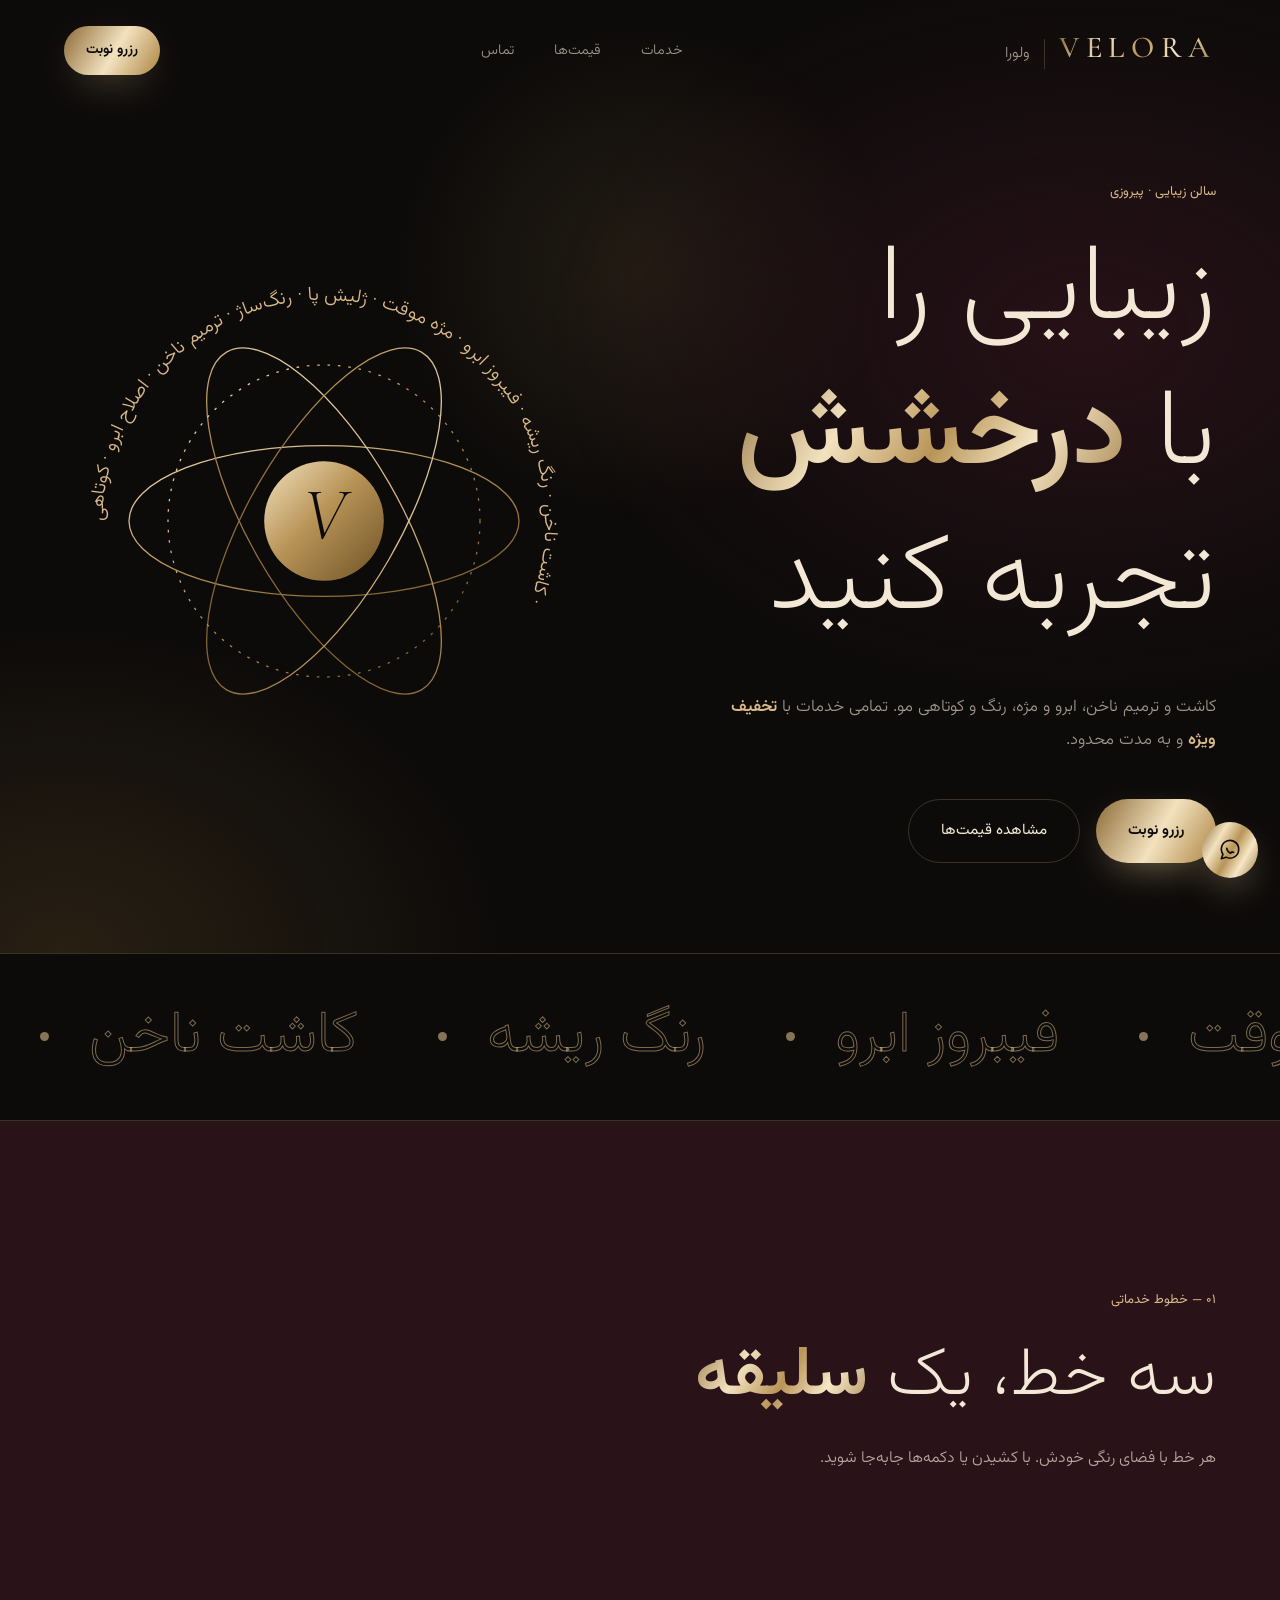
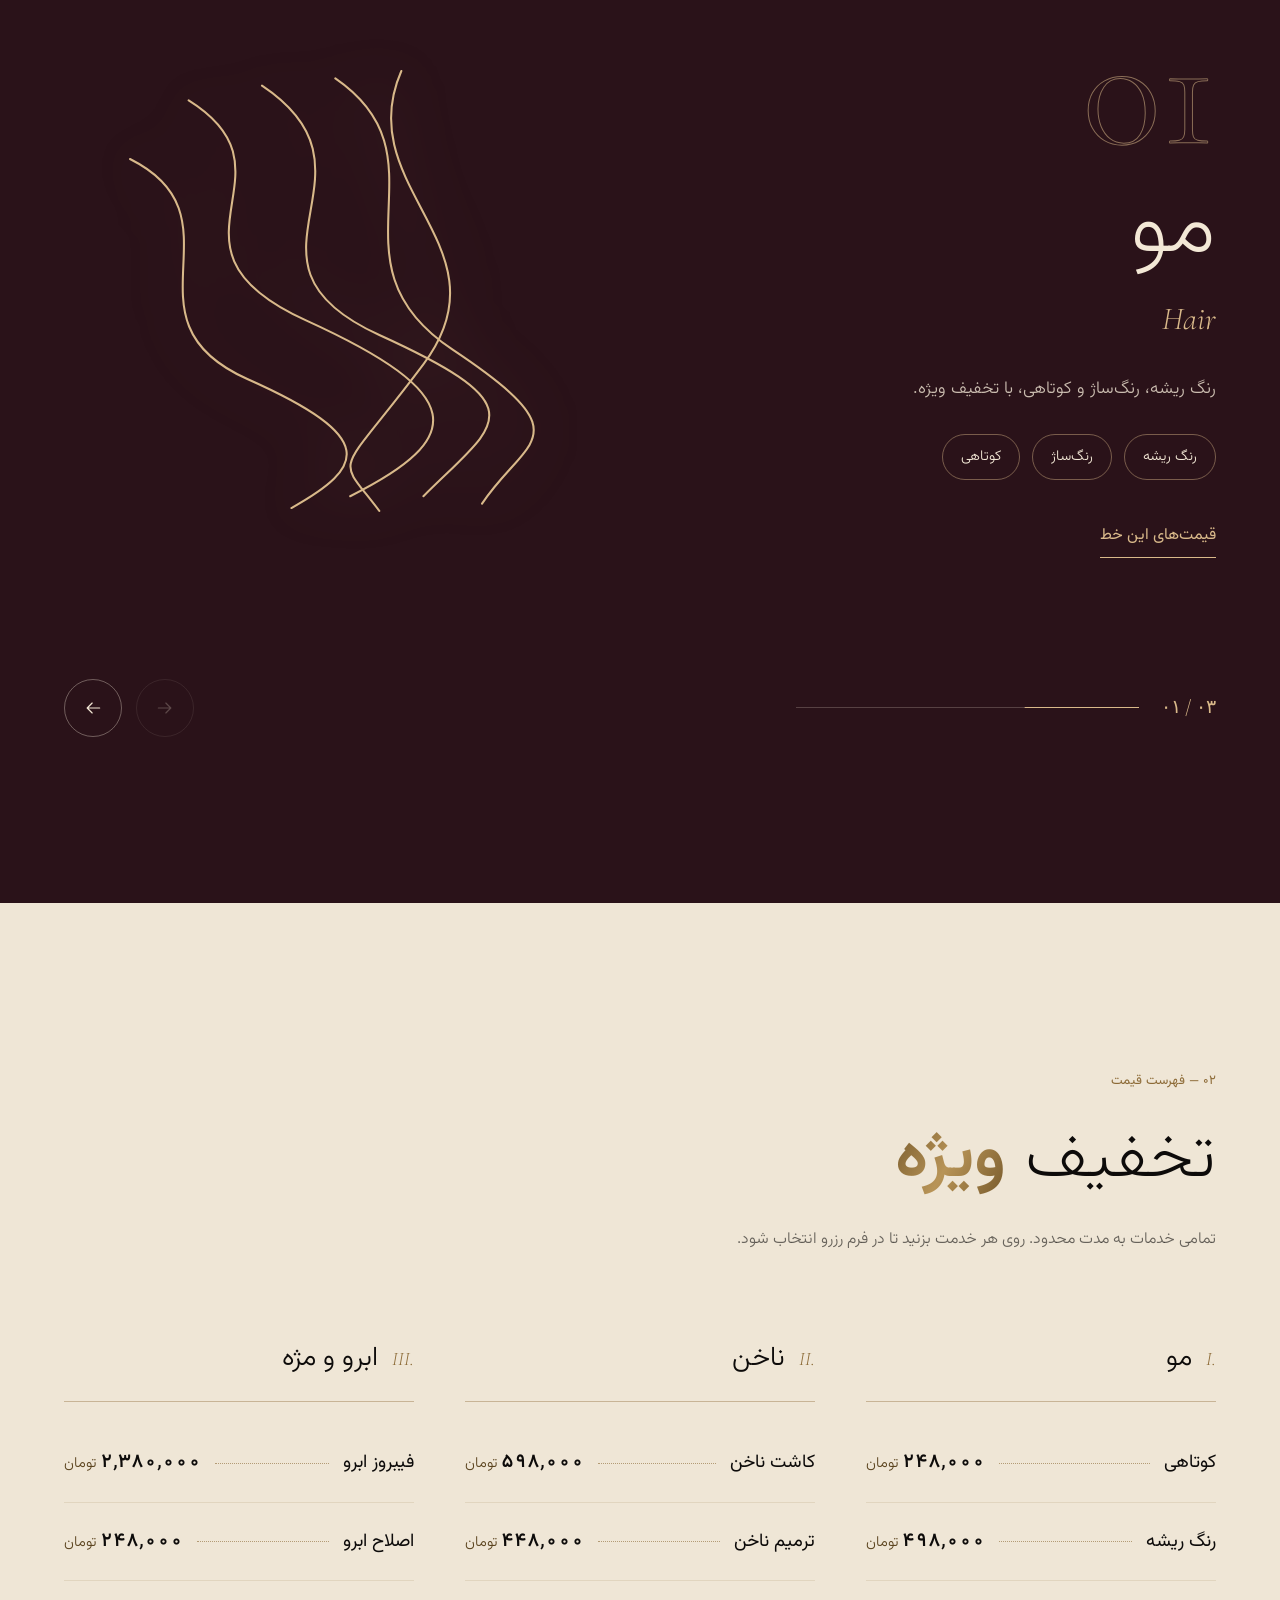
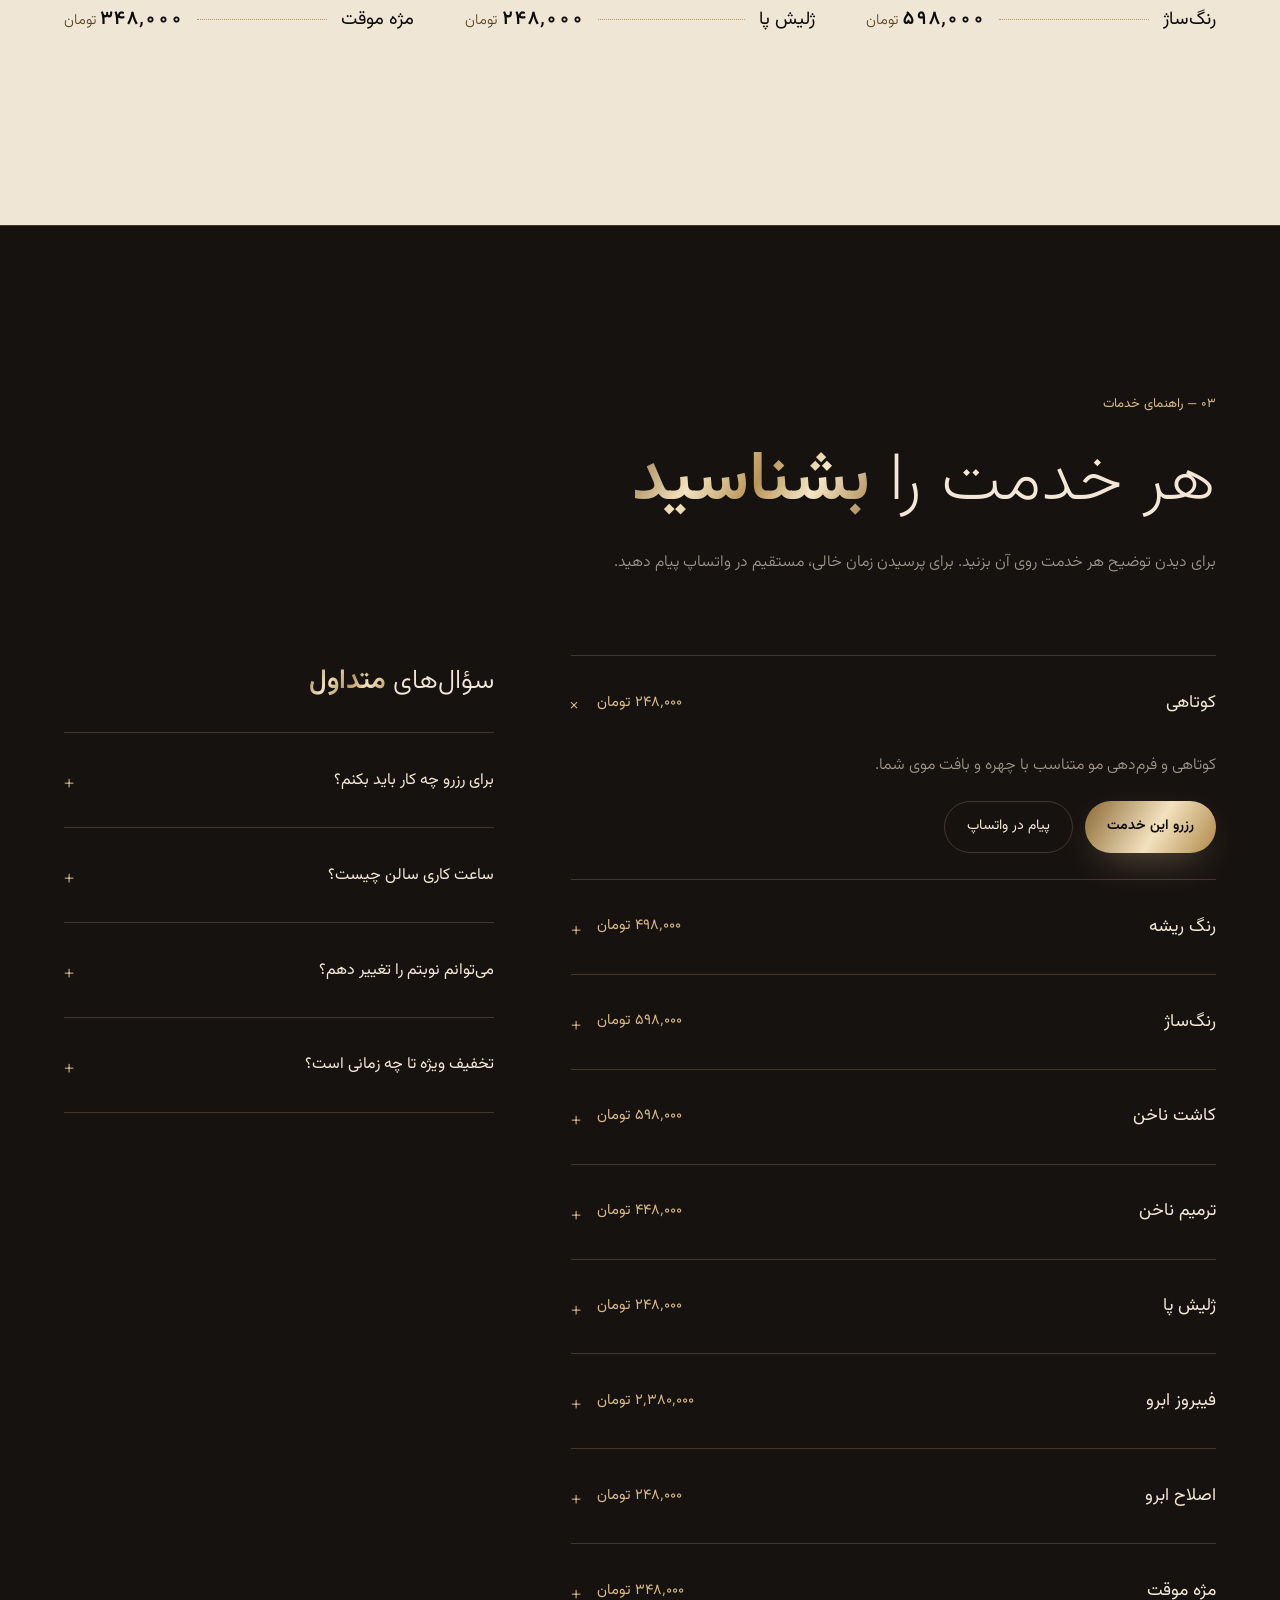
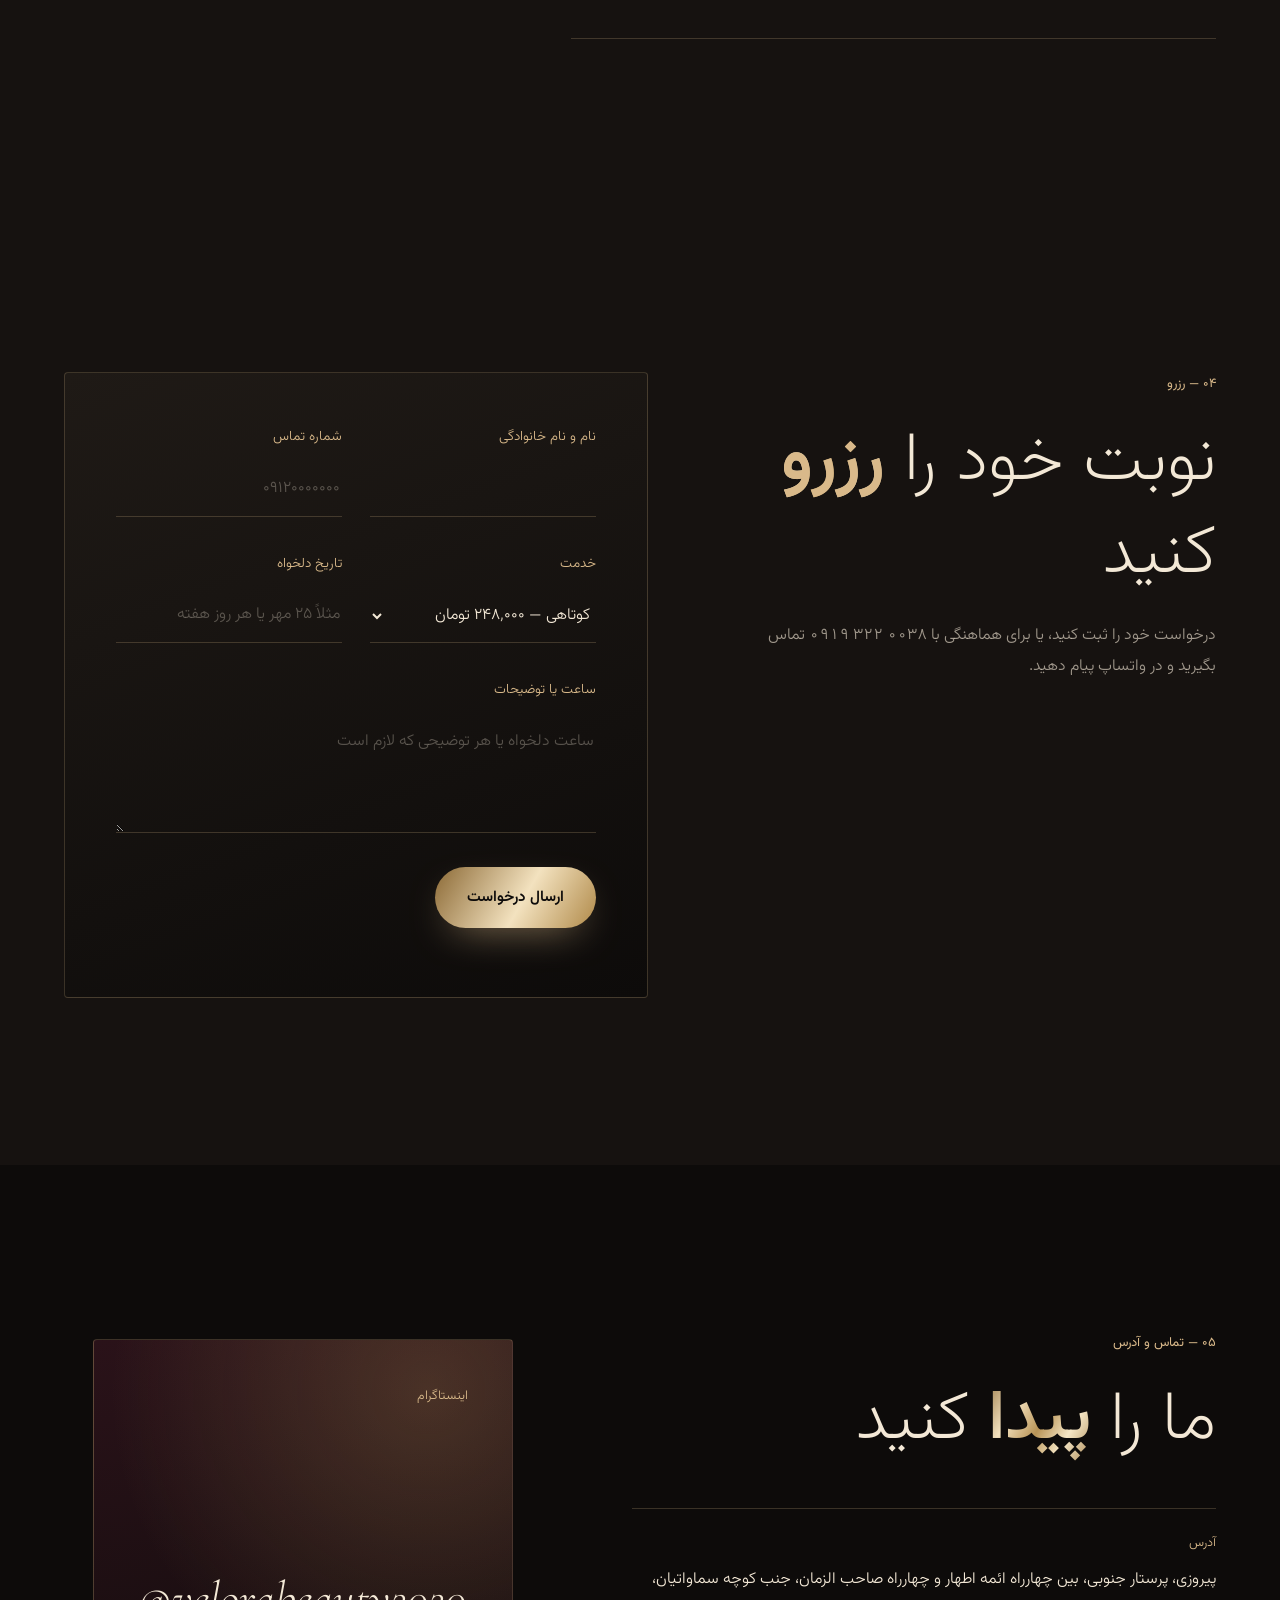
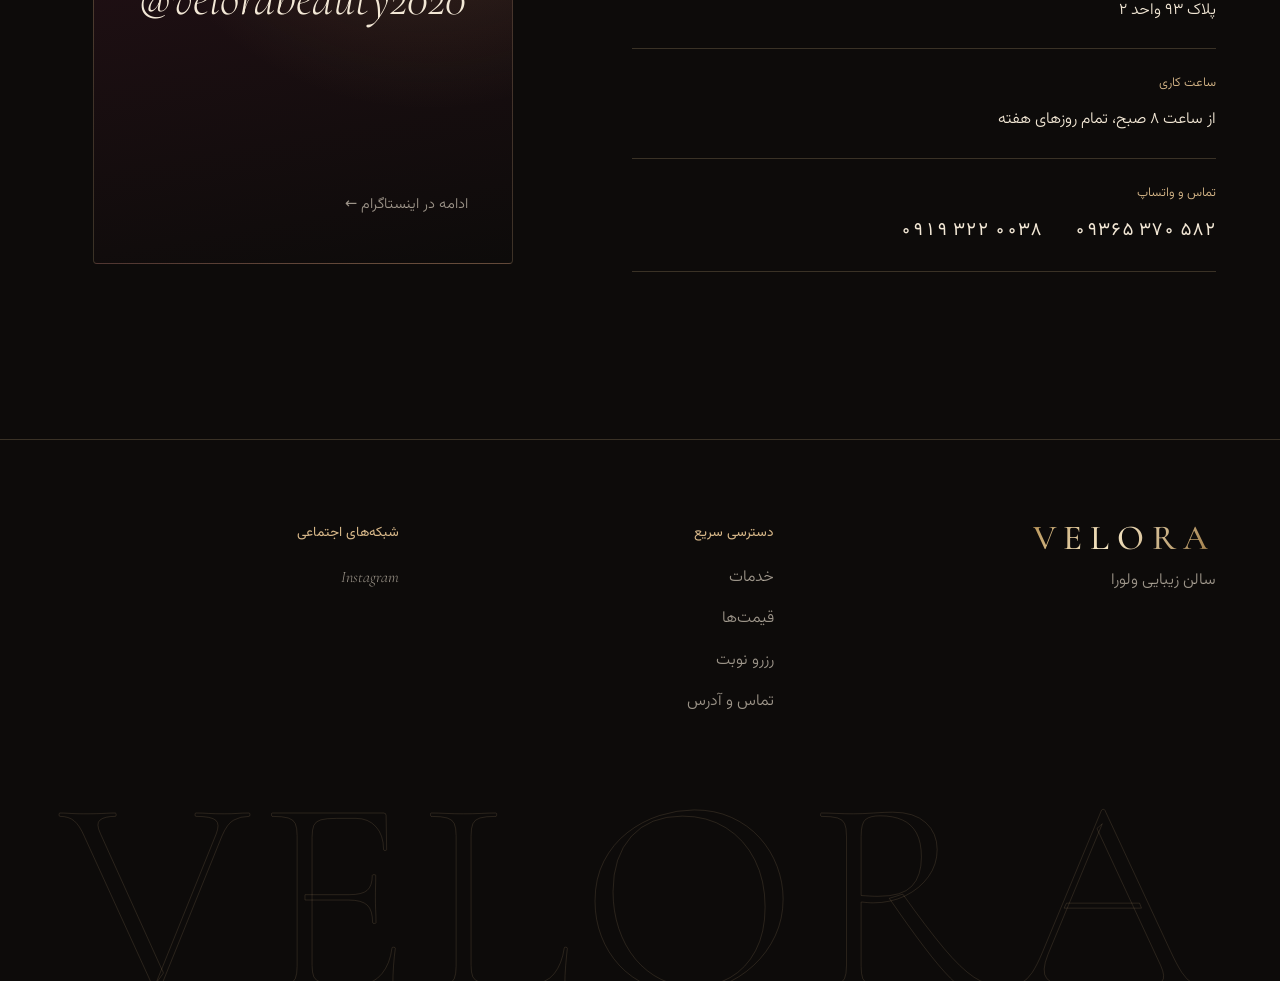
==== commit e3f08d27: "Add service guide with per-service WhatsApp and FAQ - Expandable guide for all nine services: genera" ====
--- a/velora-salon/index.html
+++ b/velora-salon/index.html
@@ -240,10 +240,142 @@
       </div>
     </section>
 
+    <!-- ================= SERVICE GUIDE ================= -->
+    <section id="guide" class="guide section" aria-labelledby="guide-title">
+      <header class="section-head" data-reveal>
+        <p class="eyebrow">۰۳ — راهنمای خدمات</p>
+        <h2 id="guide-title" class="section-title">هر خدمت را <em>بشناسید</em></h2>
+        <p>برای دیدن توضیح هر خدمت روی آن بزنید. برای پرسیدن زمان خالی، مستقیم در واتساپ پیام دهید.</p>
+      </header>
+
+      <div class="guide-grid">
+        <div class="guide-list" data-reveal>
+          <details class="guide-item" open>
+            <summary><span>کوتاهی</span><span class="guide-price">۲۴۸٬۰۰۰ تومان</span></summary>
+            <div class="guide-body">
+              <p>کوتاهی و فرم‌دهی مو متناسب با چهره و بافت موی شما.</p>
+              <div class="guide-actions">
+                <a href="#booking" class="btn btn-gold btn-sm" data-service="کوتاهی">رزرو این خدمت</a>
+                <a href="#" class="btn btn-line btn-sm" data-wa-service="کوتاهی" target="_blank" rel="noopener">پیام در واتساپ</a>
+              </div>
+            </div>
+          </details>
+
+          <details class="guide-item">
+            <summary><span>رنگ ریشه</span><span class="guide-price">۴۹۸٬۰۰۰ تومان</span></summary>
+            <div class="guide-body">
+              <p>رنگ کردن ریشه‌های سفید یا رشدیافته برای یکدست‌شدن رنگ مو.</p>
+              <div class="guide-actions">
+                <a href="#booking" class="btn btn-gold btn-sm" data-service="رنگ ریشه">رزرو این خدمت</a>
+                <a href="#" class="btn btn-line btn-sm" data-wa-service="رنگ ریشه" target="_blank" rel="noopener">پیام در واتساپ</a>
+              </div>
+            </div>
+          </details>
+
+          <details class="guide-item">
+            <summary><span>رنگ‌ساژ</span><span class="guide-price">۵۹۸٬۰۰۰ تومان</span></summary>
+            <div class="guide-body">
+              <p>تازه‌کردن و درخشان‌کردن رنگ موجود مو، با حالتی ملایم‌تر از رنگ کامل.</p>
+              <div class="guide-actions">
+                <a href="#booking" class="btn btn-gold btn-sm" data-service="رنگ‌ساژ">رزرو این خدمت</a>
+                <a href="#" class="btn btn-line btn-sm" data-wa-service="رنگ‌ساژ" target="_blank" rel="noopener">پیام در واتساپ</a>
+              </div>
+            </div>
+          </details>
+
+          <details class="guide-item">
+            <summary><span>کاشت ناخن</span><span class="guide-price">۵۹۸٬۰۰۰ تومان</span></summary>
+            <div class="guide-body">
+              <p>ساختن یا بلندکردن ناخن با ژل برای ظاهری مرتب و ماندگار.</p>
+              <div class="guide-actions">
+                <a href="#booking" class="btn btn-gold btn-sm" data-service="کاشت ناخن">رزرو این خدمت</a>
+                <a href="#" class="btn btn-line btn-sm" data-wa-service="کاشت ناخن" target="_blank" rel="noopener">پیام در واتساپ</a>
+              </div>
+            </div>
+          </details>
+
+          <details class="guide-item">
+            <summary><span>ترمیم ناخن</span><span class="guide-price">۴۴۸٬۰۰۰ تومان</span></summary>
+            <div class="guide-body">
+              <p>اصلاح ناخن شکسته یا آسیب‌دیده با پرکردن و تقویت آن.</p>
+              <div class="guide-actions">
+                <a href="#booking" class="btn btn-gold btn-sm" data-service="ترمیم ناخن">رزرو این خدمت</a>
+                <a href="#" class="btn btn-line btn-sm" data-wa-service="ترمیم ناخن" target="_blank" rel="noopener">پیام در واتساپ</a>
+              </div>
+            </div>
+          </details>
+
+          <details class="guide-item">
+            <summary><span>ژلیش پا</span><span class="guide-price">۲۴۸٬۰۰۰ تومان</span></summary>
+            <div class="guide-body">
+              <p>لاک ژلی ماندگار برای ناخن پا.</p>
+              <div class="guide-actions">
+                <a href="#booking" class="btn btn-gold btn-sm" data-service="ژلیش پا">رزرو این خدمت</a>
+                <a href="#" class="btn btn-line btn-sm" data-wa-service="ژلیش پا" target="_blank" rel="noopener">پیام در واتساپ</a>
+              </div>
+            </div>
+          </details>
+
+          <details class="guide-item">
+            <summary><span>فیبروز ابرو</span><span class="guide-price">۲٬۳۸۰٬۰۰۰ تومان</span></summary>
+            <div class="guide-body">
+              <p>فرم‌دهی ابرو با تکنیک فیبروز برای ظاهری مرتب و پرپشت‌تر.</p>
+              <div class="guide-actions">
+                <a href="#booking" class="btn btn-gold btn-sm" data-service="فیبروز ابرو">رزرو این خدمت</a>
+                <a href="#" class="btn btn-line btn-sm" data-wa-service="فیبروز ابرو" target="_blank" rel="noopener">پیام در واتساپ</a>
+              </div>
+            </div>
+          </details>
+
+          <details class="guide-item">
+            <summary><span>اصلاح ابرو</span><span class="guide-price">۲۴۸٬۰۰۰ تومان</span></summary>
+            <div class="guide-body">
+              <p>مرتب‌کردن و فرم‌دادن ابرو متناسب با شکل صورت.</p>
+              <div class="guide-actions">
+                <a href="#booking" class="btn btn-gold btn-sm" data-service="اصلاح ابرو">رزرو این خدمت</a>
+                <a href="#" class="btn btn-line btn-sm" data-wa-service="اصلاح ابرو" target="_blank" rel="noopener">پیام در واتساپ</a>
+              </div>
+            </div>
+          </details>
+
+          <details class="guide-item">
+            <summary><span>مژه موقت</span><span class="guide-price">۳۴۸٬۰۰۰ تومان</span></summary>
+            <div class="guide-body">
+              <p>اکستنشن مژه با ماندگاری موقت برای نگاهی پرکشش‌تر.</p>
+              <div class="guide-actions">
+                <a href="#booking" class="btn btn-gold btn-sm" data-service="مژه موقت">رزرو این خدمت</a>
+                <a href="#" class="btn btn-line btn-sm" data-wa-service="مژه موقت" target="_blank" rel="noopener">پیام در واتساپ</a>
+              </div>
+            </div>
+          </details>
+        </div>
+
+        <div class="faq" data-reveal>
+          <h3 class="faq-title">سؤال‌های <em>متداول</em></h3>
+          <details class="faq-item">
+            <summary>برای رزرو چه کار باید بکنم؟</summary>
+            <p>فرم رزرو را پر کنید یا مستقیم در واتساپ پیام دهید. زمان خالی را با شما هماهنگ می‌کنیم.</p>
+          </details>
+          <details class="faq-item">
+            <summary>ساعت کاری سالن چیست؟</summary>
+            <p>از ساعت ۸ صبح، تمام روزهای هفته.</p>
+          </details>
+          <details class="faq-item">
+            <summary>می‌توانم نوبتم را تغییر دهم؟</summary>
+            <p>بله. برای تغییر زمان با ما در واتساپ یا تلفن تماس بگیرید.</p>
+          </details>
+          <details class="faq-item">
+            <summary>تخفیف ویژه تا چه زمانی است؟</summary>
+            <p>تخفیف به مدت محدود است. برای اطلاع از زمان دقیق پایان تخفیف با ما تماس بگیرید.</p>
+          </details>
+        </div>
+      </div>
+    </section>
+
     <!-- ================= BOOKING ================= -->
     <section id="booking" class="booking section" aria-labelledby="booking-title">
       <div class="booking-intro" data-reveal>
-        <p class="eyebrow">۰۳ — رزرو</p>
+        <p class="eyebrow">۰۴ — رزرو</p>
         <h2 id="booking-title" class="section-title">نوبت خود را <em>رزرو</em> کنید</h2>
         <p>درخواست خود را ثبت کنید، یا برای هماهنگی با <span class="latin-num">۰۹۱۹ ۳۲۲ ۰۰۳۸</span> تماس بگیرید و در واتساپ پیام دهید.</p>
       </div>
@@ -292,7 +424,7 @@
     <section id="contact" class="contact section" aria-labelledby="contact-title">
       <div class="contact-grid">
         <div data-reveal>
-          <p class="eyebrow">۰۴ — تماس و آدرس</p>
+          <p class="eyebrow">۰۵ — تماس و آدرس</p>
           <h2 id="contact-title" class="section-title">ما را <em>پیدا</em> کنید</h2>
           <ul class="contact-list">
             <li>
--- a/velora-salon/styles.css
+++ b/velora-salon/styles.css
@@ -1145,6 +1145,120 @@
   }
 }
 
+/* ---------- Service guide and FAQ ---------- */
+.guide {
+  background: var(--noir-2);
+  border-top: 1px solid var(--hair);
+}
+
+.guide-grid {
+  display: grid;
+  grid-template-columns: 1.2fr 0.8fr;
+  gap: clamp(40px, 6vw, 96px);
+  align-items: start;
+}
+
+.guide-item {
+  border-top: 1px solid var(--hair);
+}
+
+.guide-item:last-child {
+  border-bottom: 1px solid var(--hair);
+}
+
+.guide-item summary,
+.faq-item summary {
+  display: flex;
+  justify-content: space-between;
+  align-items: center;
+  gap: 16px;
+  padding: 22px 0;
+  cursor: pointer;
+  list-style: none;
+  font-size: 1.1rem;
+  font-weight: 400;
+  transition: color 0.4s;
+}
+
+.guide-item summary::-webkit-details-marker,
+.faq-item summary::-webkit-details-marker {
+  display: none;
+}
+
+.guide-item summary::after,
+.faq-item summary::after {
+  content: "+";
+  font-family: var(--display);
+  font-size: 1.6rem;
+  color: var(--champagne);
+  transition: transform 0.5s var(--ease);
+}
+
+.guide-item[open] summary::after,
+.faq-item[open] summary::after {
+  transform: rotate(45deg);
+}
+
+.guide-item summary:hover {
+  color: var(--champagne);
+}
+
+.guide-price {
+  margin-inline-start: auto;
+  font-size: 0.92rem;
+  color: var(--champagne);
+  white-space: nowrap;
+}
+
+.guide-body {
+  padding: 0 0 26px;
+}
+
+.guide-body p,
+.faq-item p {
+  margin: 0 0 20px;
+  color: var(--muted);
+}
+
+.guide-actions {
+  display: flex;
+  flex-wrap: wrap;
+  gap: 12px;
+}
+
+.faq-title {
+  margin: 0 0 24px;
+  font-size: 1.7rem;
+  font-weight: 300;
+}
+
+.faq-title em {
+  font-style: normal;
+  font-weight: 600;
+  background: var(--gold-grad);
+  -webkit-background-clip: text;
+  background-clip: text;
+  color: transparent;
+}
+
+.faq-item {
+  border-top: 1px solid var(--hair);
+}
+
+.faq-item:last-child {
+  border-bottom: 1px solid var(--hair);
+}
+
+.faq-item summary {
+  font-size: 1rem;
+}
+
+@media (max-width: 1024px) {
+  .guide-grid {
+    grid-template-columns: 1fr;
+  }
+}
+
 /* Declared last so the phone layout overrides the base rules above */
 @media (max-width: 720px) {
   .wa-float {
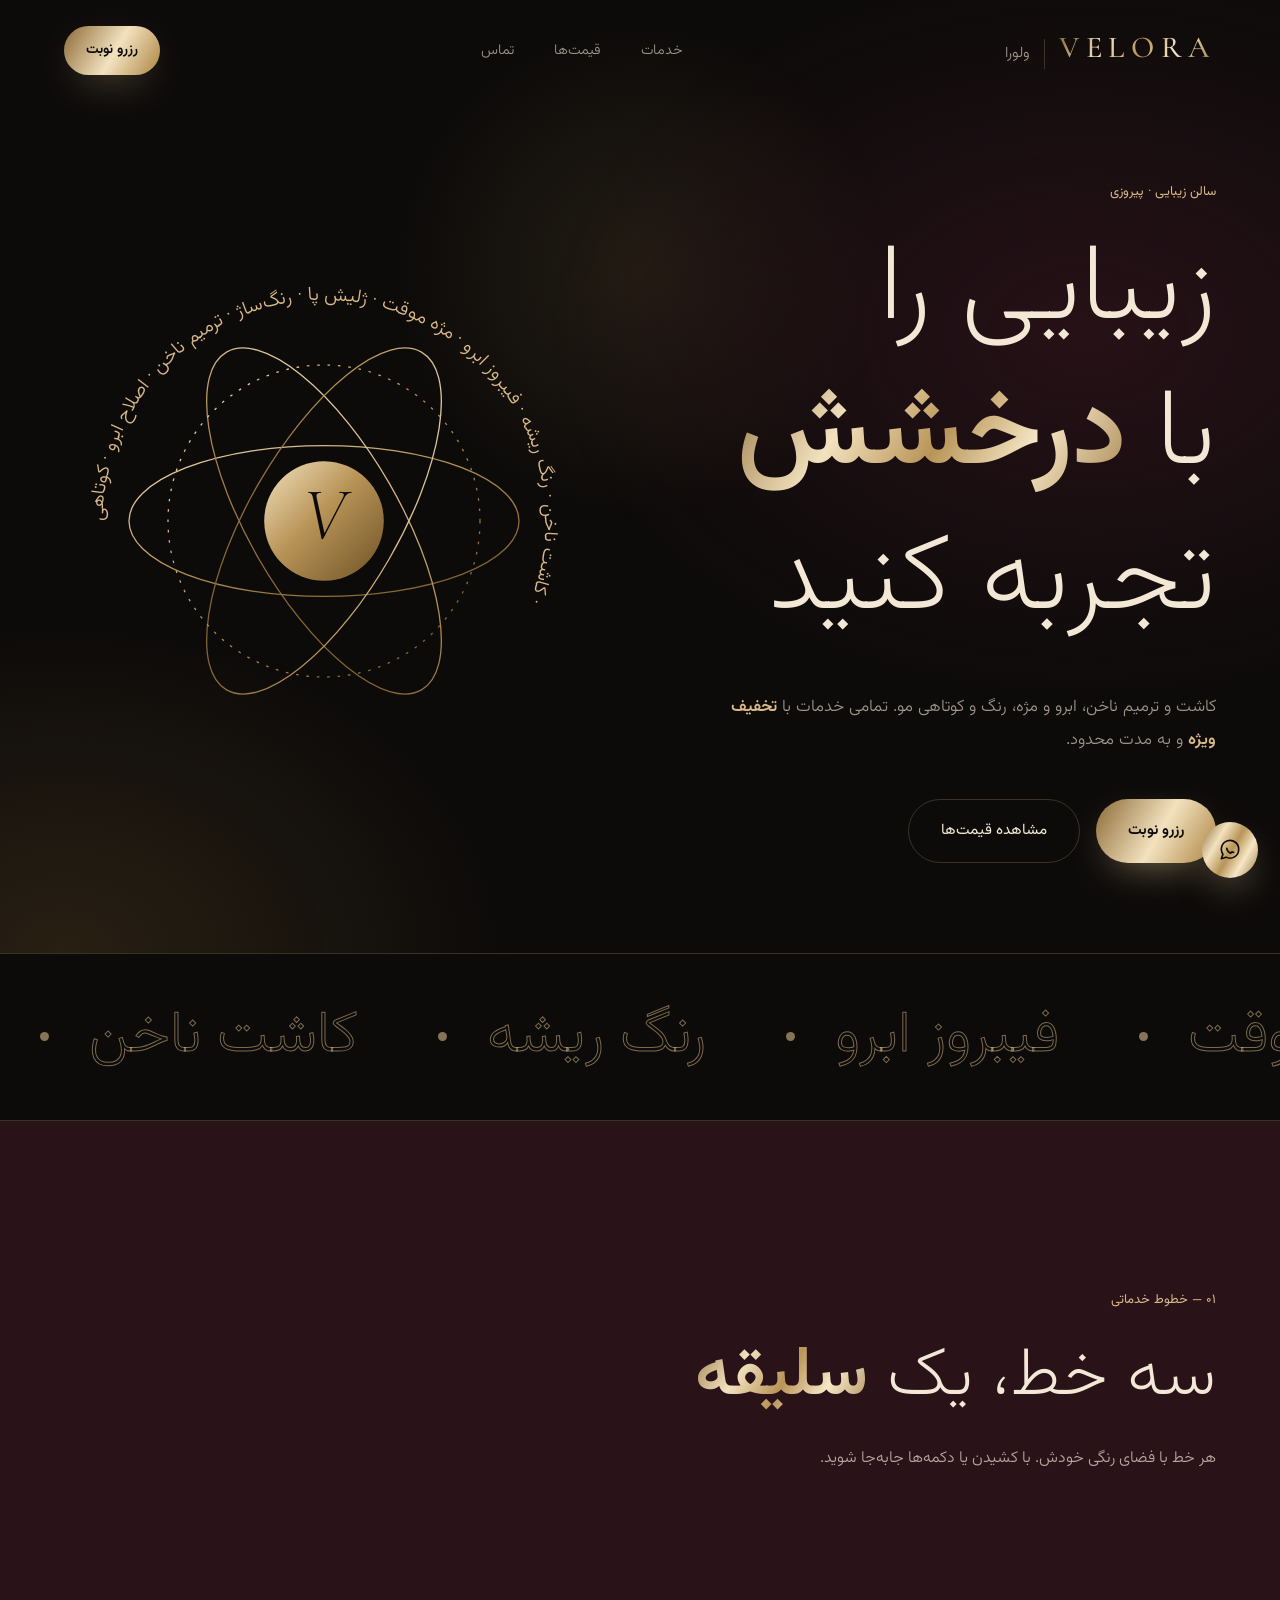
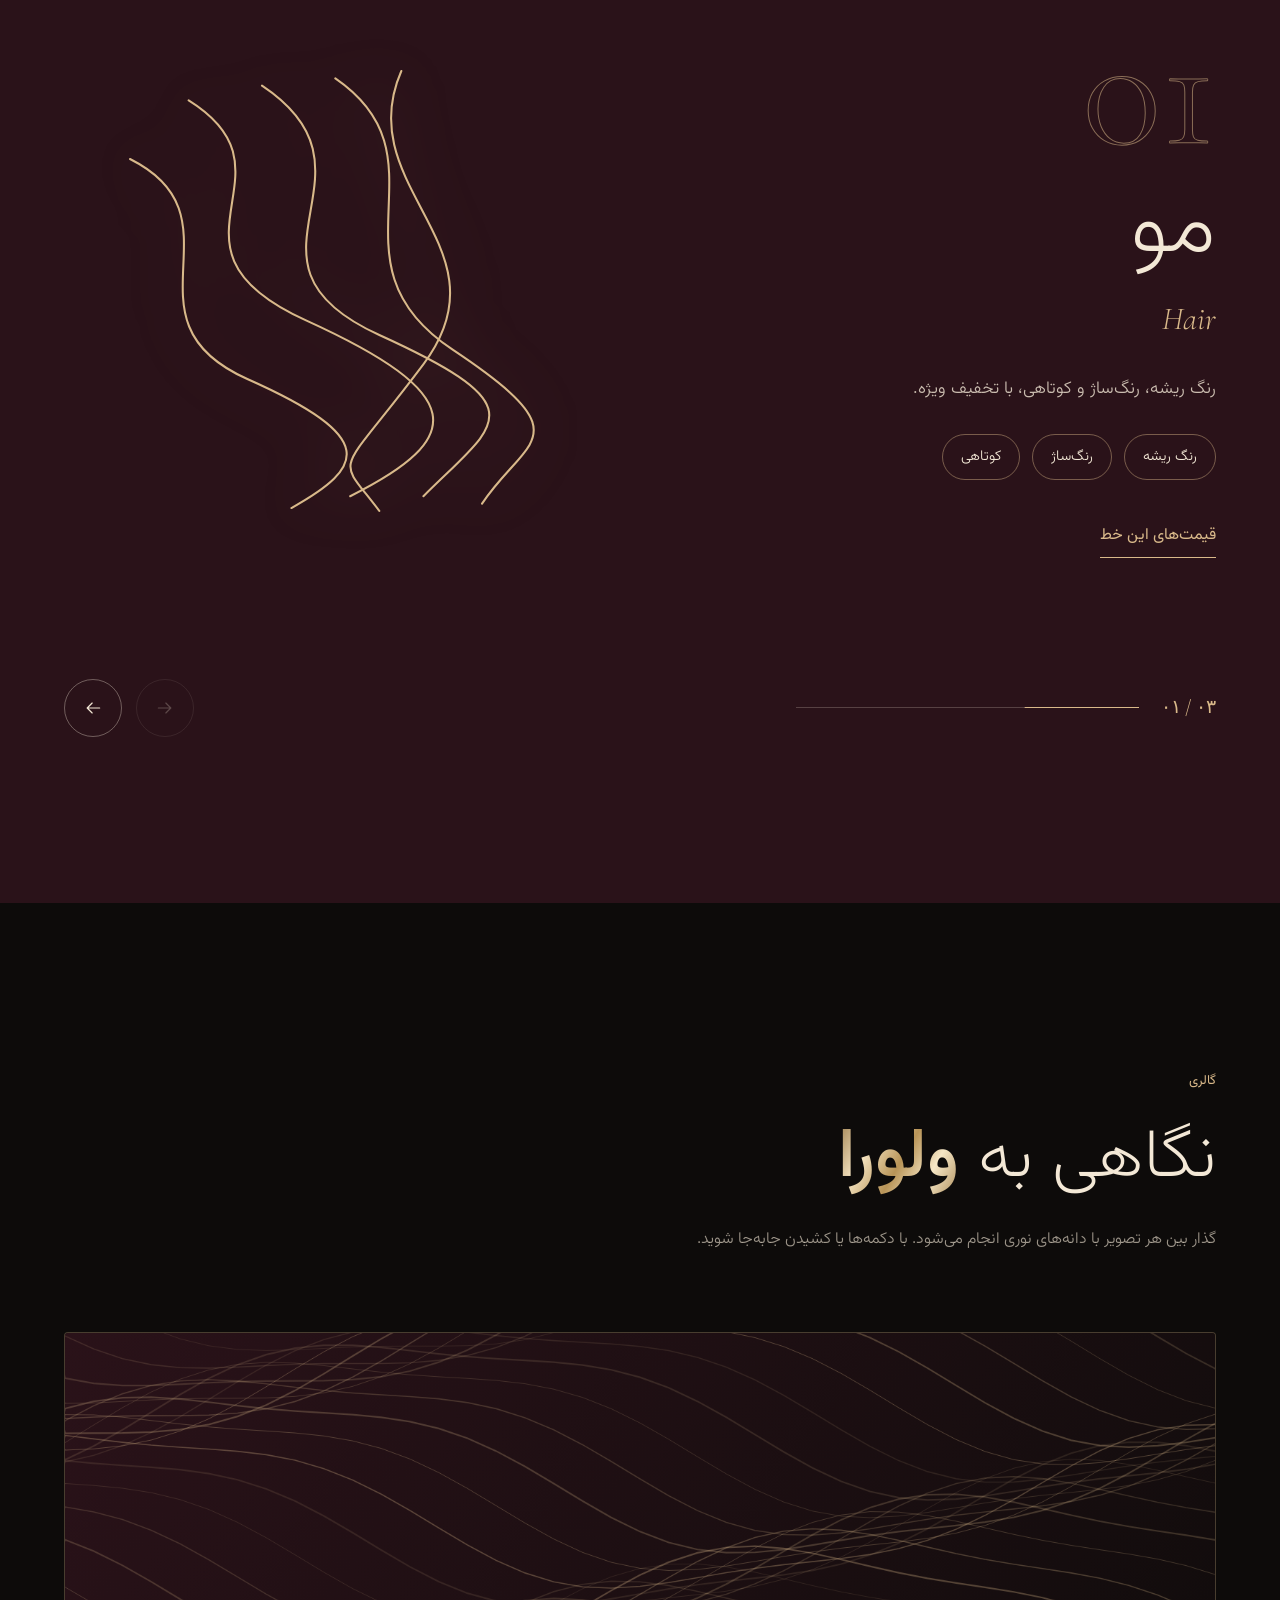
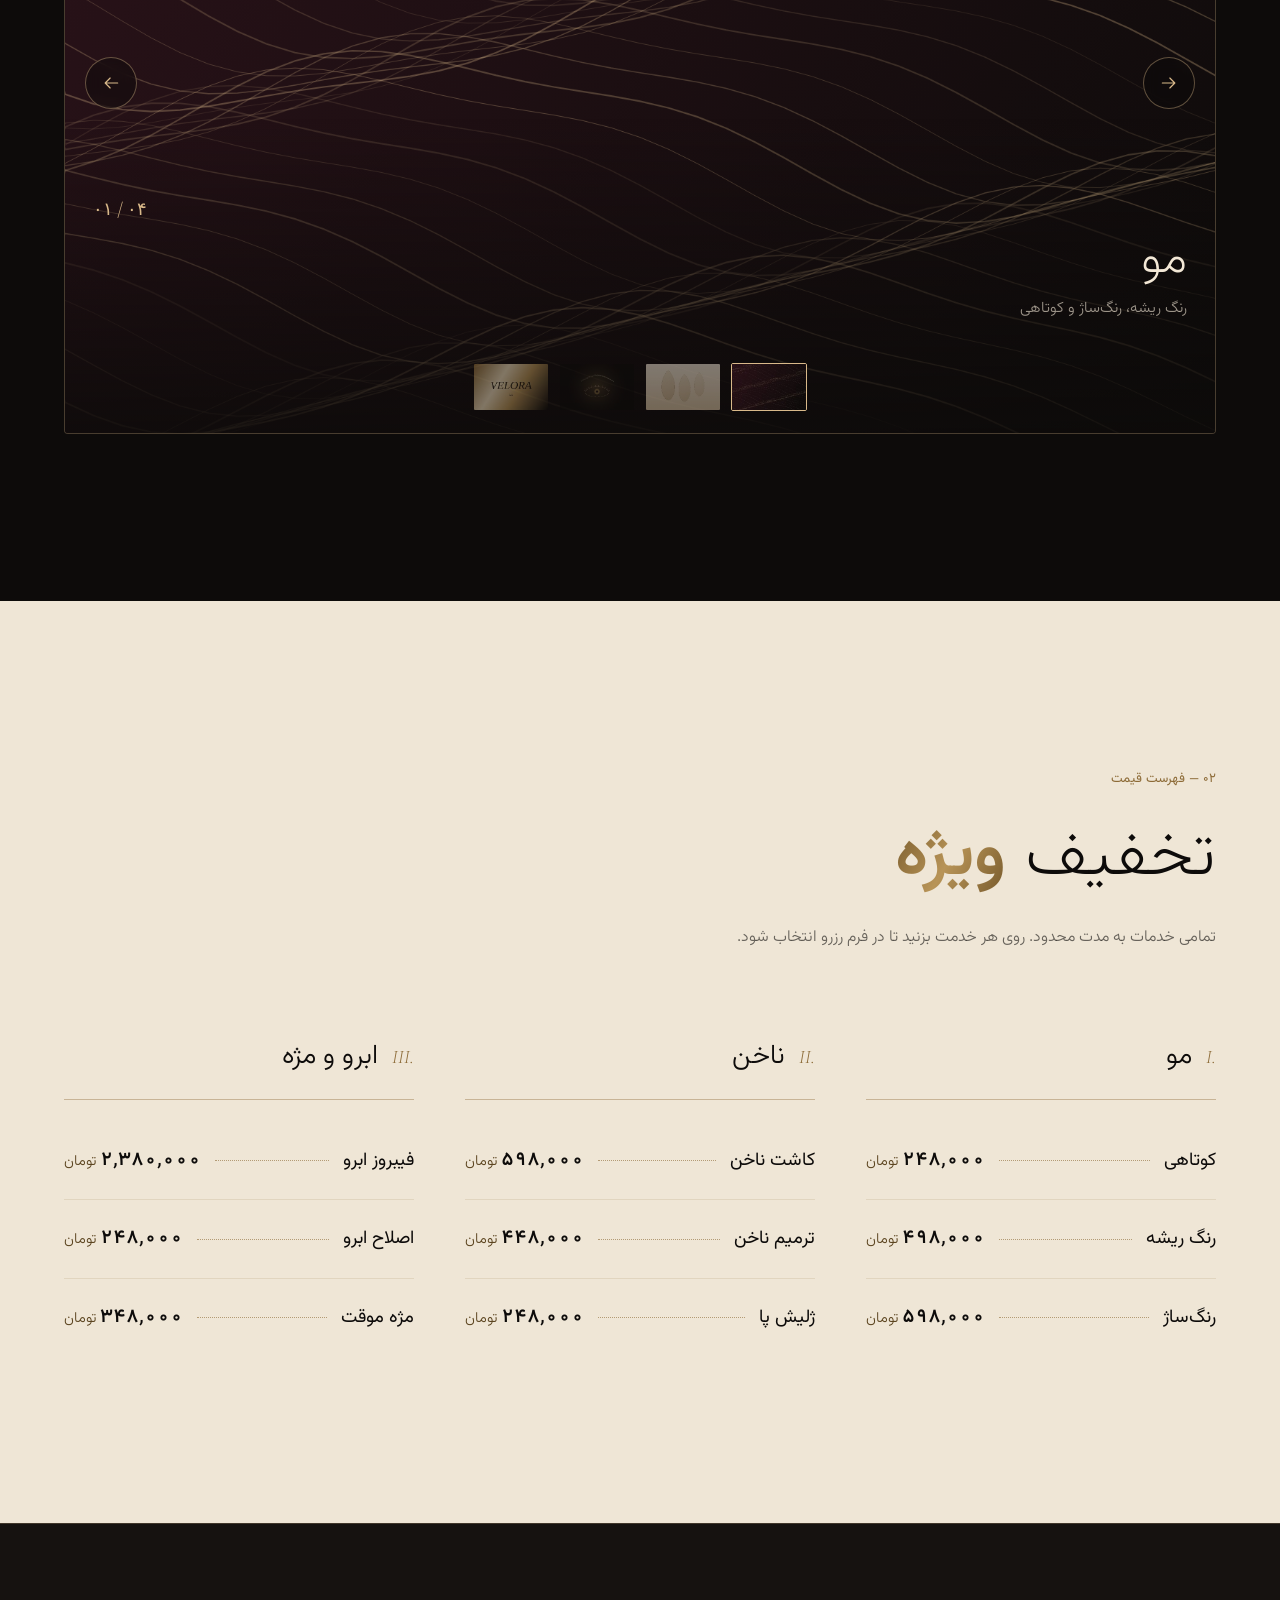
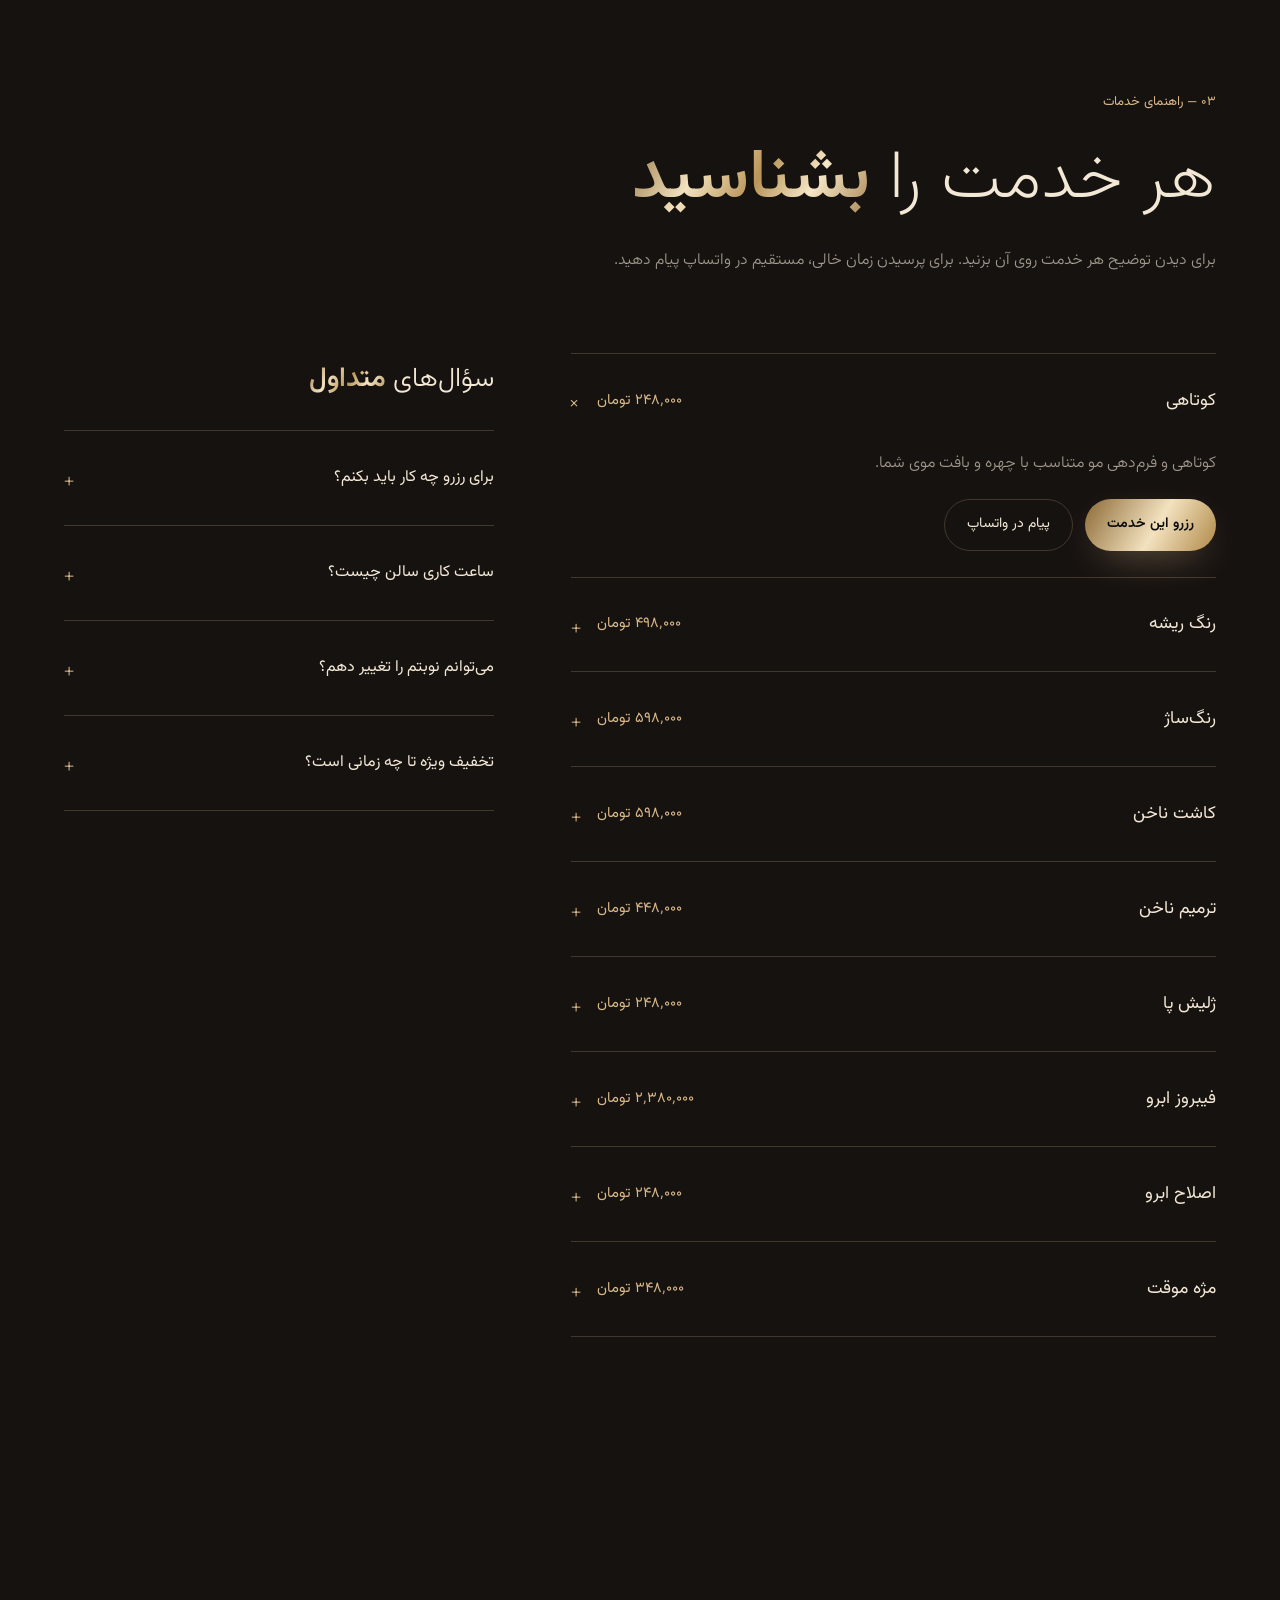
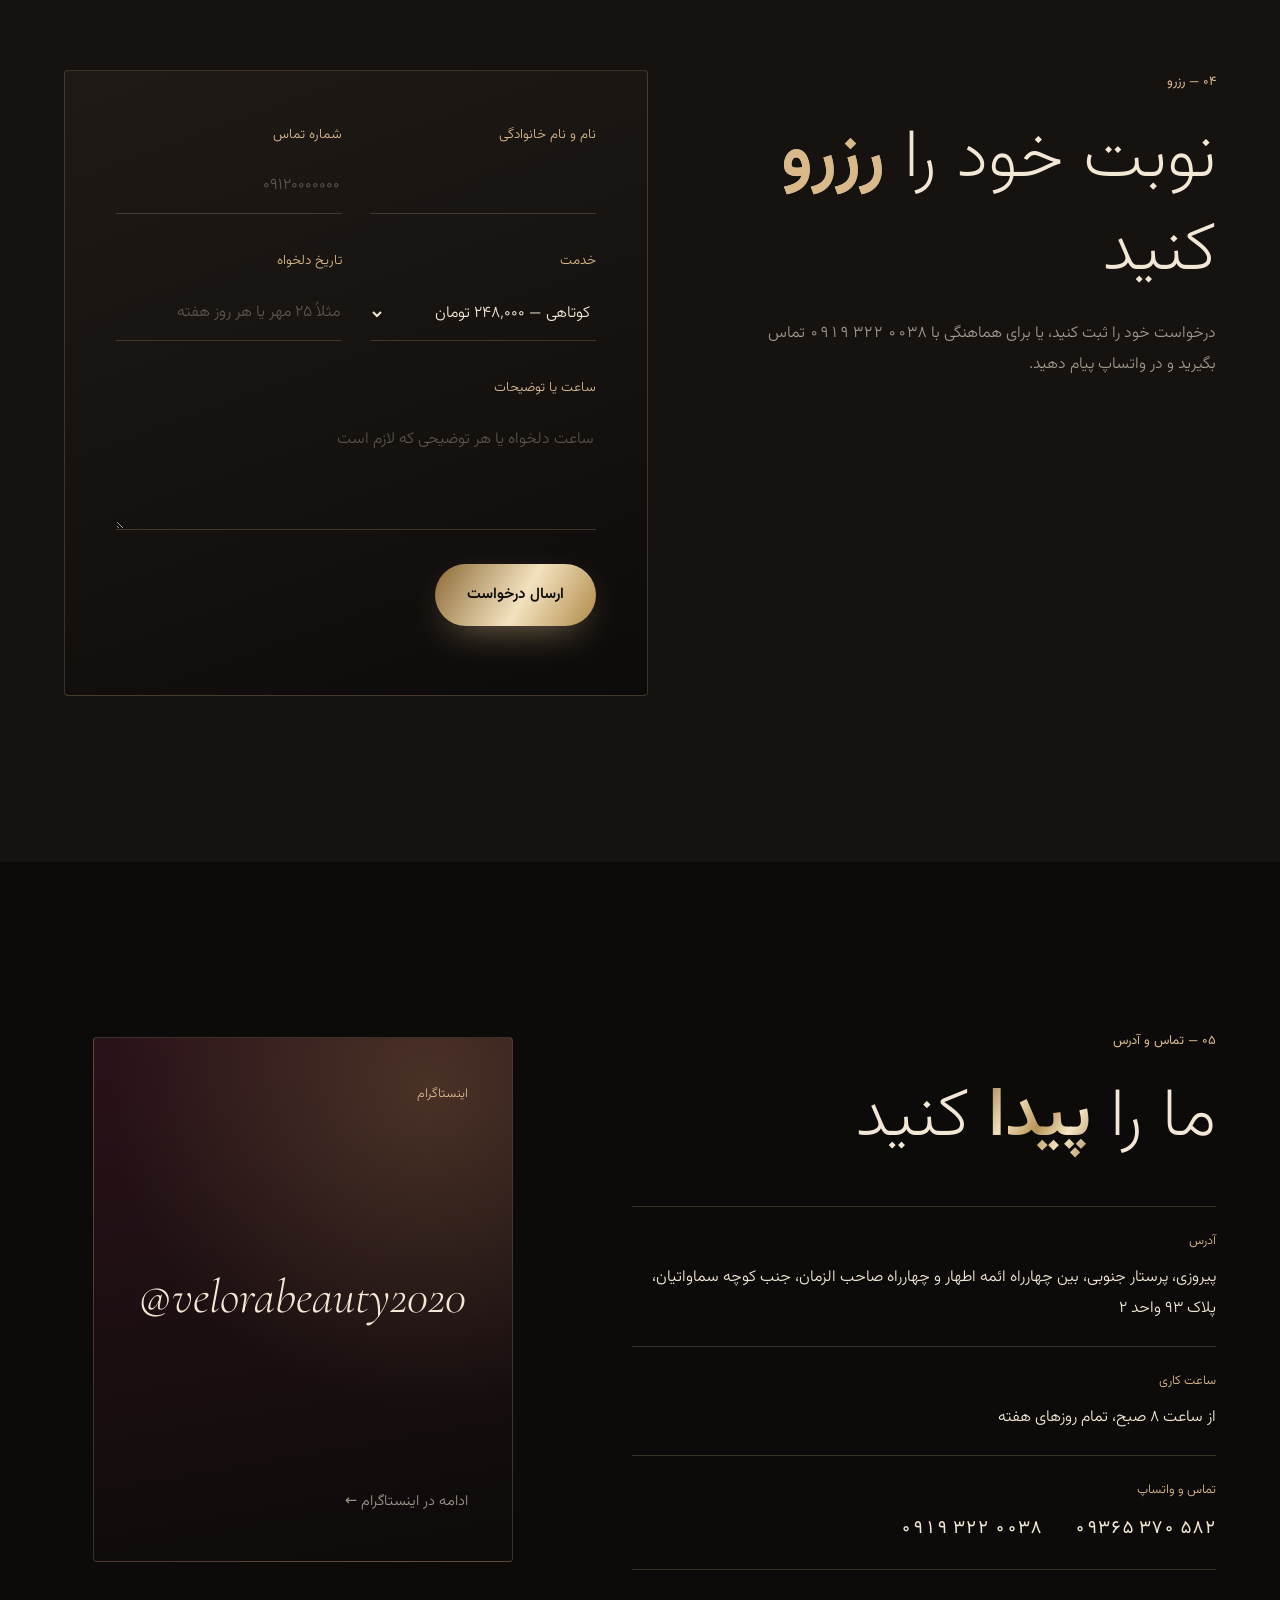
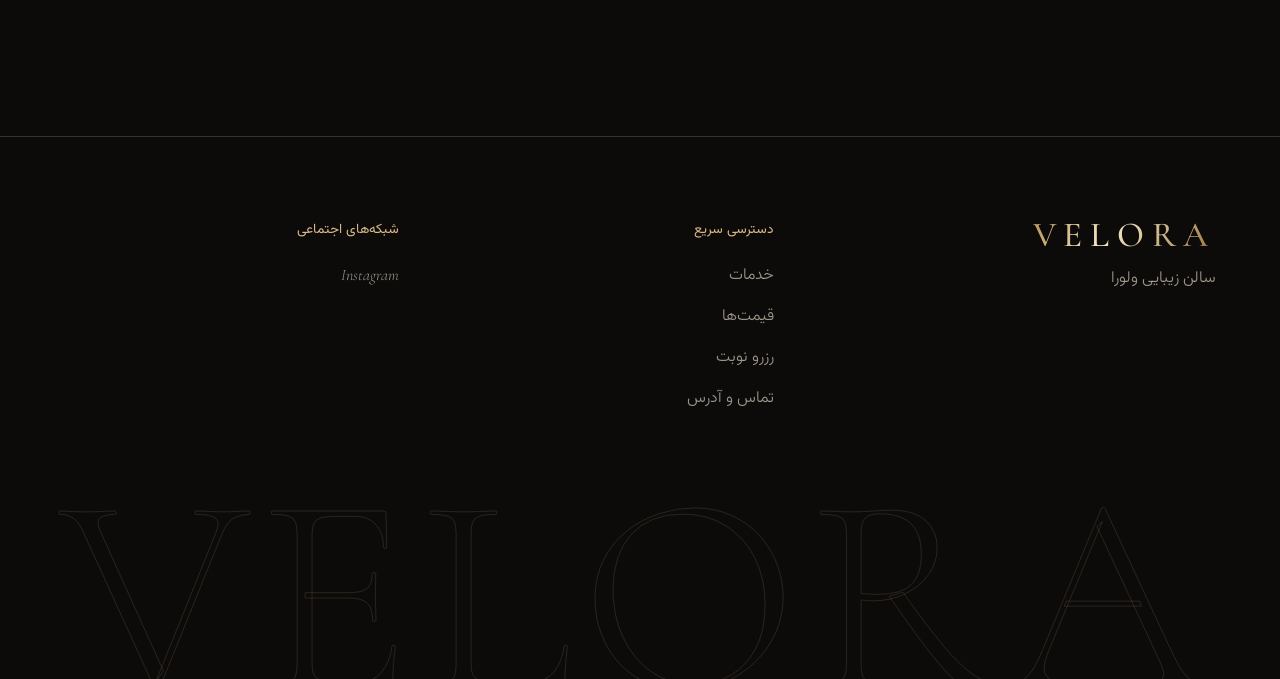
==== commit a825a64f: "Add morph gallery: WebGL dissolve engine and Velora gallery section - components/ui/morph-gallery.ts" ====
--- a/velora-salon/index.html
+++ b/velora-salon/index.html
@@ -199,6 +199,35 @@
             <svg viewBox="0 0 24 24" fill="none" stroke="currentColor" stroke-width="1.4" stroke-linecap="round" stroke-linejoin="round"><path d="M20 12H5M11 6l-6 6 6 6"/></svg>
           </button>
         </div>
+      </div>
+    </section>
+
+    <!-- ================= MORPH GALLERY ================= -->
+    <section id="gallery" class="gallery section" aria-labelledby="gallery-title">
+      <header class="section-head" data-reveal>
+        <p class="eyebrow">گالری</p>
+        <h2 id="gallery-title" class="section-title">نگاهی به <em>ولورا</em></h2>
+        <p>گذار بین هر تصویر با دانه‌های نوری انجام می‌شود. با دکمه‌ها یا کشیدن جابه‌جا شوید.</p>
+      </header>
+
+      <div class="morph" data-morph tabindex="0" role="region" aria-roledescription="اسلایدر" aria-label="گالری ولورا">
+        <canvas aria-hidden="true"></canvas>
+        <div class="morph-fallback" hidden></div>
+
+        <button class="morph-arrow morph-prev" type="button" aria-label="تصویر قبلی">
+          <svg viewBox="0 0 24 24" fill="none" stroke="currentColor" stroke-width="1.4" stroke-linecap="round" stroke-linejoin="round" aria-hidden="true"><path d="M4 12h15M13 6l6 6-6 6"/></svg>
+        </button>
+        <button class="morph-arrow morph-next" type="button" aria-label="تصویر بعدی">
+          <svg viewBox="0 0 24 24" fill="none" stroke="currentColor" stroke-width="1.4" stroke-linecap="round" stroke-linejoin="round" aria-hidden="true"><path d="M20 12H5M11 6l-6 6 6 6"/></svg>
+        </button>
+
+        <div class="morph-caption" aria-live="polite">
+          <span class="morph-num latin-num">۰۱ / ۰۴</span>
+          <span class="morph-title">مو</span>
+          <span class="morph-sub">رنگ ریشه، رنگ‌ساژ و کوتاهی</span>
+        </div>
+
+        <ul class="morph-thumbs"></ul>
       </div>
     </section>
 
@@ -491,6 +520,7 @@
     <a href="tel:+989193220038" class="mb-btn">تماس</a>
   </nav>
 
+  <script src="morph-gallery.js"></script>
   <script src="main.js"></script>
 </body>
 </html>
--- a/velora-salon/styles.css
+++ b/velora-salon/styles.css
@@ -1259,6 +1259,179 @@
   }
 }
 
+/* ---------- Morph gallery ---------- */
+.gallery {
+  background: var(--noir);
+}
+
+.morph {
+  position: relative;
+  height: min(78svh, 720px);
+  min-height: 420px;
+  overflow: hidden;
+  border: 1px solid var(--hair);
+  border-radius: 4px;
+  background: var(--noir-3);
+  touch-action: pan-y;
+}
+
+.morph:focus-visible {
+  outline: 1px solid var(--champagne);
+  outline-offset: 6px;
+}
+
+.morph canvas {
+  position: absolute;
+  inset: 0;
+  width: 100%;
+  height: 100%;
+  opacity: 0;
+  transition: opacity 0.8s var(--ease);
+}
+
+.morph canvas.is-ready {
+  opacity: 1;
+}
+
+.morph-fallback {
+  position: absolute;
+  inset: 0;
+}
+
+.morph-fallback-img {
+  position: absolute;
+  inset: 0;
+  width: 100%;
+  height: 100%;
+  object-fit: cover;
+  transition: opacity 0.9s var(--ease);
+}
+
+.morph::after {
+  content: "";
+  position: absolute;
+  inset-inline: 0;
+  bottom: 0;
+  height: 45%;
+  pointer-events: none;
+  background: linear-gradient(to top, rgba(13, 11, 10, 0.85), transparent);
+}
+
+.morph-arrow {
+  position: absolute;
+  top: 50%;
+  z-index: 3;
+  display: grid;
+  place-items: center;
+  width: 52px;
+  height: 52px;
+  border-radius: 50%;
+  border: 1px solid rgba(217, 185, 138, 0.4);
+  background: rgba(13, 11, 10, 0.45);
+  color: var(--champagne);
+  -webkit-backdrop-filter: blur(8px);
+  backdrop-filter: blur(8px);
+  transform: translateY(-50%);
+  transition: background-color 0.4s, border-color 0.4s, transform 0.4s var(--ease);
+}
+
+.morph-arrow svg {
+  width: 20px;
+  height: 20px;
+}
+
+.morph-arrow:hover:not(:disabled) {
+  background: var(--gold-grad);
+  color: var(--noir);
+  border-color: transparent;
+}
+
+.morph-prev {
+  right: 20px;
+}
+
+.morph-next {
+  left: 20px;
+}
+
+.morph-caption {
+  position: absolute;
+  inset-inline: 28px;
+  bottom: 110px;
+  z-index: 3;
+  display: grid;
+  gap: 4px;
+}
+
+.morph-num {
+  font-family: var(--display);
+  font-size: 1.15rem;
+  color: var(--champagne);
+}
+
+.morph-title {
+  font-size: clamp(1.8rem, 4vw, 3rem);
+  font-weight: 200;
+  line-height: 1.2;
+}
+
+.morph-sub {
+  color: var(--muted);
+  font-size: 0.95rem;
+}
+
+.morph-thumbs {
+  position: absolute;
+  inset-inline: 0;
+  bottom: 22px;
+  z-index: 3;
+  display: flex;
+  justify-content: center;
+  gap: 10px;
+  list-style: none;
+  margin: 0;
+  padding: 0;
+}
+
+.morph-thumbs button {
+  display: block;
+  width: 76px;
+  height: 48px;
+  padding: 0;
+  overflow: hidden;
+  border: 1px solid transparent;
+  border-radius: 2px;
+  opacity: 0.5;
+  transition: opacity 0.4s, border-color 0.4s;
+}
+
+.morph-thumbs button[aria-current="true"] {
+  opacity: 1;
+  border-color: var(--champagne);
+}
+
+.morph-thumbs img {
+  display: block;
+  width: 100%;
+  height: 100%;
+  object-fit: cover;
+}
+
+@media (max-width: 560px) {
+  .morph-thumbs {
+    display: none;
+  }
+
+  .morph-caption {
+    bottom: 40px;
+  }
+
+  .morph-arrow {
+    width: 44px;
+    height: 44px;
+  }
+}
+
 /* Declared last so the phone layout overrides the base rules above */
 @media (max-width: 720px) {
   .wa-float {
